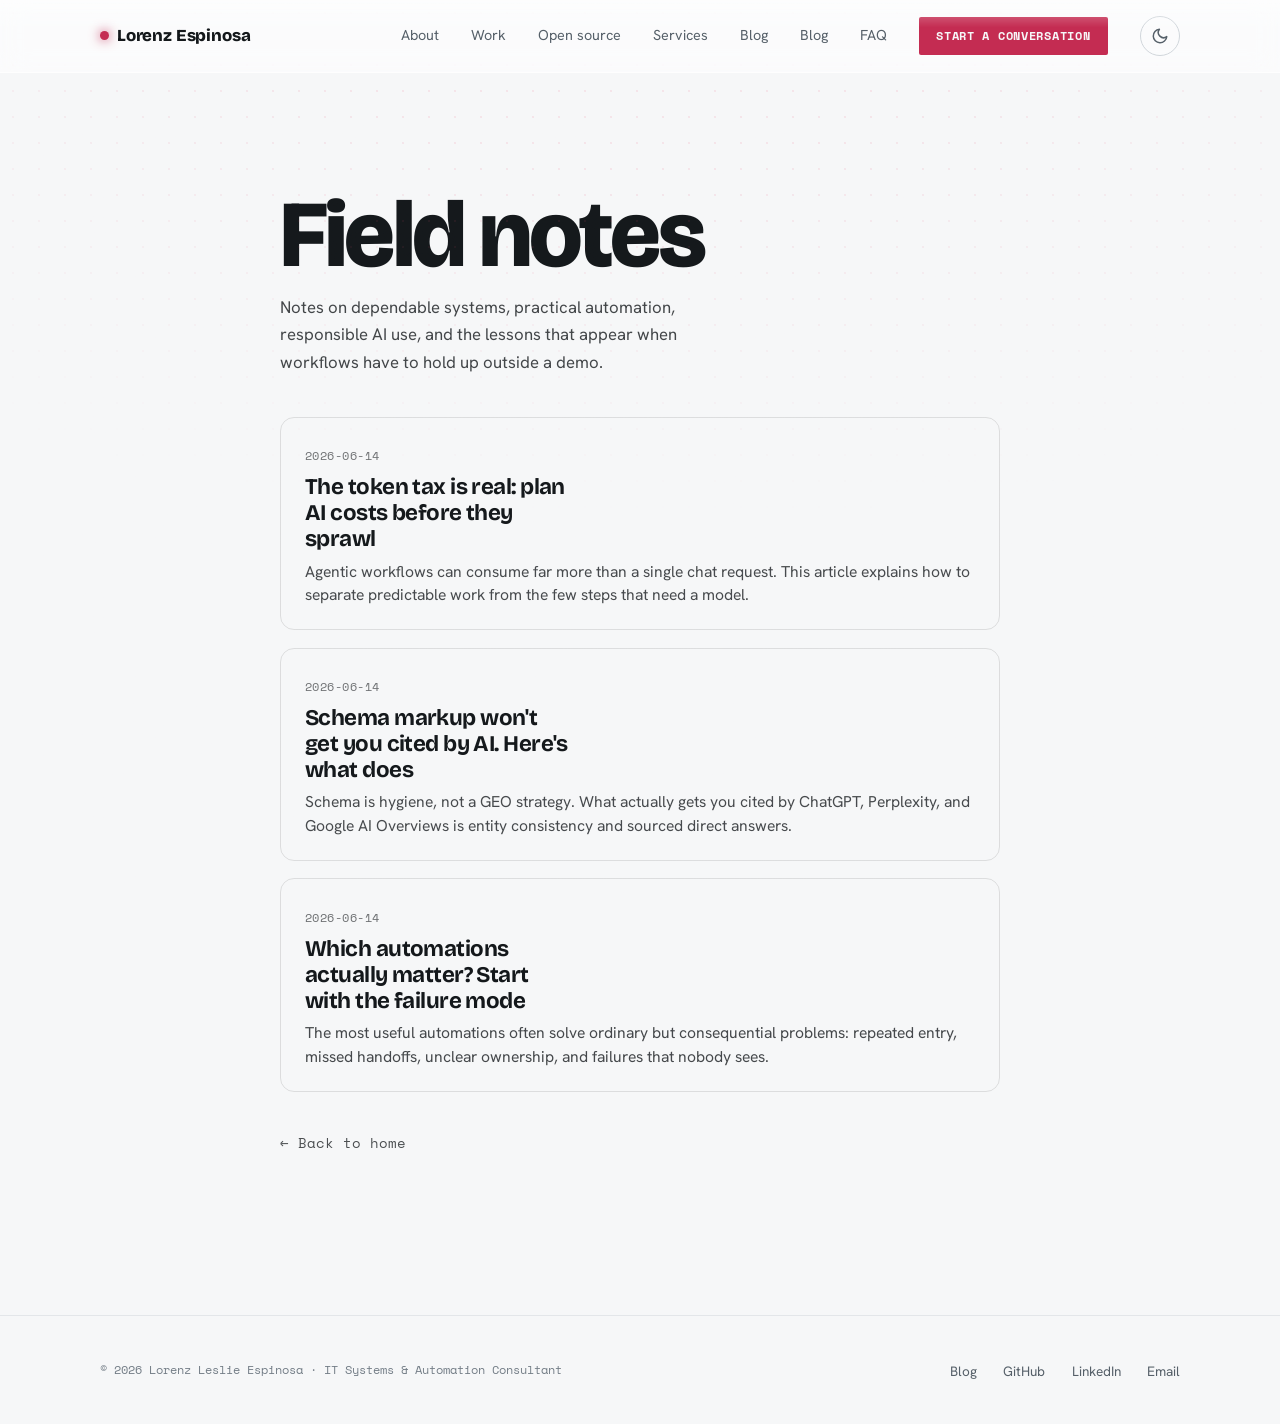
==== blog/index.html @ e1b51abe "feat: refresh portfolio copy and Blog" ====
<!DOCTYPE html>
<html lang="en">
<head>
<meta charset="UTF-8" />
<meta name="viewport" content="width=device-width, initial-scale=1.0" />
<meta name="robots" content="index, follow, max-image-preview:large, max-snippet:-1, max-video-preview:-1" />
<script>/* FOUC-free theme resolver, must run before any stylesheet. */(function(){try{var s=localStorage.getItem('theme');var d=window.matchMedia('(prefers-color-scheme:dark)').matches;if(s==='dark'||(!s&&d))document.documentElement.setAttribute('data-theme','dark');}catch(e){}})();</script>
<title>Blog · Lorenz Espinosa | Systems and automation</title>
<meta name="description" content="Notes on dependable systems, practical automation, responsible AI use, and lessons from building workflows that have to hold up in real operations." />
<meta property="og:title" content="Blog · Lorenz Espinosa" />
<meta property="og:description" content="Notes on dependable systems, practical automation, responsible AI use, and workflows built for real operations." />
<meta property="og:type" content="website" />
<meta property="og:url" content="https://lorenzespinosa.github.io/blog/" />
<meta property="og:image" content="https://lorenzespinosa.github.io/lorenz.jpg" />
<meta name="twitter:card" content="summary" />
<meta name="twitter:title" content="Blog · Lorenz Espinosa" />
<meta name="twitter:description" content="Notes on dependable systems, practical automation, responsible AI use, and workflows built for real operations." />
<meta name="twitter:image" content="https://lorenzespinosa.github.io/lorenz.jpg" />
<meta name="theme-color" id="theme-color" content="#f6f7f8" />
<link rel="canonical" href="https://lorenzespinosa.github.io/blog/" />
<link rel="icon" href="data:image/svg+xml,%3Csvg xmlns='http://www.w3.org/2000/svg' viewBox='0 0 32 32'%3E%3Crect width='32' height='32' rx='7' fill='%230a0c0b'/%3E%3Ccircle cx='16' cy='16' r='6' fill='%23ea4b71'/%3E%3Ccircle cx='16' cy='16' r='10' fill='none' stroke='%23ea4b71' stroke-opacity='0.35' stroke-width='1.5'/%3E%3C/svg%3E" />
<link rel="preconnect" href="https://fonts.googleapis.com" />
<link rel="preconnect" href="https://fonts.gstatic.com" crossorigin />
<link href="https://fonts.googleapis.com/css2?family=Bricolage+Grotesque:opsz,wght@12..96,600;12..96,700;12..96,800&family=Hanken+Grotesk:wght@400;500;600&family=Space+Mono:wght@400;700&display=swap" rel="stylesheet" />
<link rel="stylesheet" href="../styles/tokens.css" />
<link rel="stylesheet" href="../styles/typography.css" />
<link rel="stylesheet" href="../styles/main.css" />
<link rel="stylesheet" href="../styles/layout.css" />
<link rel="stylesheet" href="../styles/components.css" />
<link rel="stylesheet" href="../styles/glass.css" />
<script type="application/ld+json">
{
  "@context":"https://schema.org",
  "@type":"Blog",
  "name":"Lorenz Espinosa · Blog",
  "url":"https://lorenzespinosa.github.io/blog/",
  "author":{"@type":"Person","name":"Lorenz Leslie Espinosa","url":"https://lorenzespinosa.github.io/"},
  "inLanguage":"en",
  "blogPost":[
    {"@type":"BlogPosting","headline":"The token tax is real: plan AI costs before they sprawl","url":"https://lorenzespinosa.github.io/blog/token-tax.html","datePublished":"2026-06-14"},
    {"@type":"BlogPosting","headline":"Schema markup won't get you cited by AI. Here's what does","url":"https://lorenzespinosa.github.io/blog/geo-not-schema.html","datePublished":"2026-06-14"},
    {"@type":"BlogPosting","headline":"Which automations actually matter? Start with the failure mode","url":"https://lorenzespinosa.github.io/blog/which-automations-mattered.html","datePublished":"2026-06-14"}
  ]
}
</script>
<style>
  .blog-wrap{max-width:760px;margin:0 auto;padding:7rem 1.25rem 5rem}
  .blog-head{margin-bottom:2.5rem}
  .blog-head h1{font-family:'Bricolage Grotesque',sans-serif;font-weight:800;font-size:clamp(2rem,1.2rem+3vw,3.25rem);line-height:1.05;margin:0 0 .6rem}
  .blog-head p{font-size:1.05rem;opacity:.8;max-width:52ch}
  .post-list{display:flex;flex-direction:column;gap:1.1rem}
  .post-card{display:block;text-decoration:none;color:inherit;border:1px solid var(--border,rgba(128,128,128,.22));border-radius:14px;padding:1.4rem 1.5rem;transition:border-color .2s ease,transform .2s ease,box-shadow .2s ease}
  .post-card:hover{border-color:var(--accent,#ea4b71);transform:translateY(-2px);box-shadow:0 8px 30px rgba(0,0,0,.08)}
  .post-card .pdate{font-family:'Space Mono',monospace;font-size:.72rem;letter-spacing:.04em;text-transform:uppercase;opacity:.6}
  .post-card h2{font-family:'Bricolage Grotesque',sans-serif;font-weight:700;font-size:1.4rem;line-height:1.15;margin:.35rem 0 .5rem}
  .post-card p{margin:0;opacity:.78;font-size:.98rem;line-height:1.5}
  .blog-back{display:inline-block;margin-top:2.5rem;font-family:'Space Mono',monospace;font-size:.85rem;text-decoration:none;opacity:.75}
  .blog-back:hover{opacity:1}
</style>
</head>
<body>

<nav id="nav">
  <div class="nav-in">
    <a href="/" class="brand"><span class="dot"></span>Lorenz Espinosa</a>
    <div class="nav-links">
      <a href="/#about">About</a>
      <a href="/#work">Work</a>
      <a href="/#opensource">Open source</a>
      <a href="/#services">Services</a>
      <a href="/blog/" aria-current="page">Blog</a>
      <a href="/#blog">Blog</a>
      <a href="/#faq">FAQ</a>
      <a class="nav-cta" href="mailto:renzespinosa13@gmail.com?subject=Systems%20and%20automation%20inquiry&body=Hi%20Lorenz%2C%0A%0AThe%20process%20I%27d%20like%20to%20improve%3A%0ASystems%2Ftools%20involved%3A%0ATimeline%3A%0A%0APlease%20keep%20this%20initial%20message%20general%20and%20leave%20out%20client%20names%2C%20matter%20details%2C%20or%20confidential%20information.%0A">Start a conversation</a>
      <button id="theme-toggle" class="theme-toggle" type="button" aria-label="Switch to dark theme" aria-pressed="false" title="Toggle light/dark theme">
        <svg class="ic-moon" viewBox="0 0 24 24" aria-hidden="true"><path d="M21 12.8A9 9 0 1 1 11.2 3a7 7 0 0 0 9.8 9.8z"/></svg>
        <svg class="ic-sun" viewBox="0 0 24 24" aria-hidden="true"><circle cx="12" cy="12" r="4"/><path d="M12 2v2M12 20v2M4.9 4.9l1.4 1.4M17.7 17.7l1.4 1.4M2 12h2M20 12h2M4.9 19.1l1.4-1.4M17.7 6.3l1.4-1.4"/></svg>
      </button>
    </div>
  </div>
</nav>

<main class="blog-wrap">
  <div class="blog-head">
    <h1>Field notes</h1>
    <p>Notes on dependable systems, practical automation, responsible AI use, and the lessons that appear when workflows have to hold up outside a demo.</p>
  </div>

  <div class="post-list">
    <a class="post-card" href="/blog/token-tax.html">
      <span class="pdate">2026-06-14</span>
      <h2>The token tax is real: plan AI costs before they sprawl</h2>
      <p>Agentic workflows can consume far more than a single chat request. This article explains how to separate predictable work from the few steps that need a model.</p>
    </a>
    <a class="post-card" href="/blog/geo-not-schema.html">
      <span class="pdate">2026-06-14</span>
      <h2>Schema markup won't get you cited by AI. Here's what does</h2>
      <p>Schema is hygiene, not a GEO strategy. What actually gets you cited by ChatGPT, Perplexity, and Google AI Overviews is entity consistency and sourced direct answers.</p>
    </a>
    <a class="post-card" href="/blog/which-automations-mattered.html">
      <span class="pdate">2026-06-14</span>
      <h2>Which automations actually matter? Start with the failure mode</h2>
      <p>The most useful automations often solve ordinary but consequential problems: repeated entry, missed handoffs, unclear ownership, and failures that nobody sees.</p>
    </a>
  </div>

  <a class="blog-back" href="/">&larr; Back to home</a>
</main>

<footer>
  <div class="wrap foot-in">
    <span class="l">© 2026 Lorenz Leslie Espinosa · IT Systems &amp; Automation Consultant</span>
    <div>
      <a href="/blog/">Blog</a>
      <a href="https://github.com/lorenzespinosa" target="_blank" rel="noopener">GitHub</a>
      <a href="https://www.linkedin.com/in/lorenz-leslie-espinosa/" target="_blank" rel="noopener">LinkedIn</a>
      <a href="mailto:renzespinosa13@gmail.com">Email</a>
    </div>
  </div>
</footer>

</body>
</html>
---- styles/tokens.css ----
/* ── Design tokens ──────────────────────────────────────────────
   Light is the default theme (:root). Dark is the opt-in override
   ([data-theme="dark"]) and preserves the original v1.0–v1.2 values
   verbatim. Theme-agnostic tokens (fonts, type, spacing, radius,
   easing, editor canvas) live in :root only. */
:root{
  color-scheme:light;

  /* surfaces — light */
  --bg:#f6f7f8; --bg-2:#eef0f2; --surface:#ffffff; --surface-2:#f3f4f6;
  --line:#e3e6e9; --line-bright:#d0d5da;
  --ink:#14181b; --muted:#566069; --faint:#737d86;

  /* accents — coral identity kept; text accents darkened for AA on white */
  --coral:#ea4b71; --coral-2:#ff7a9c; --green:#0a7a4e; --ice:#2f6df0; --amber:#b45309; --red:#dc2626;
  --coral-soft:oklch(72% 0.17 12);
  --coral-ghost:oklch(64% 0.19 12 / 0.10);
  --lime:#c42c52;                            /* text-accent alias — AA-safe on light */
  --coral-strong:#c42c52;                    /* solid CTA fills with white text — AA both themes */

  /* editor canvas — intentionally light in both themes; cooler in light so it reads as a distinct panel */
  --canvas:#eceff4; --canvas-dot:#d3d3da; --canvas-node:#ffffff; --canvas-border:#dcdde4; --canvas-ink:#1c1c1f; --canvas-muted:#8a8a92; --wire:#c2c2cc;

  /* themed chrome */
  --nav-bg:rgba(247,248,250,0.80);
  --grain-opacity:0.16;
  --photo-veil:rgba(20,24,27,0.55);

  /* fonts (theme-agnostic) */
  --display:'Bricolage Grotesque','Bricolage Fallback',system-ui,Georgia,serif;
  --body:'Hanken Grotesk','Hanken Fallback',-apple-system,system-ui,sans-serif;
  --mono:'Space Mono',ui-monospace,SFMono-Regular,monospace;
  --w-body:400; --w-medium:500; --w-semibold:600; --w-display:800;

  /* type scale (theme-agnostic) */
  --text-xs:.74rem;
  --text-sm:.85rem;
  --text-base:clamp(1rem,0.96rem + 0.2vw,1.08rem);
  --text-lg:clamp(1.1rem,1rem + 0.4vw,1.3rem);
  --text-xl:clamp(1.4rem,1.15rem + 1vw,1.9rem);
  --text-2xl:clamp(2rem,1.5rem + 2vw,3rem);
  --text-3xl:clamp(2.6rem,1.8rem + 3.4vw,4.4rem);
  --text-hero:clamp(3rem,1.2rem + 7vw,6.6rem);

  /* spacing (theme-agnostic) */
  --sp-1:.25rem; --sp-2:.5rem; --sp-3:.75rem; --sp-4:1rem; --sp-5:1.5rem;
  --sp-6:2rem; --sp-7:3rem; --sp-8:4rem;
  --space:clamp(3.5rem,2.5rem + 3vw,6rem);
  --maxw:1160px;

  /* radius (theme-agnostic) */
  --r-sm:8px; --r-md:14px; --r-lg:20px; --r-pill:999px;

  /* elevation — light (soft neutral shadows) */
  --elev-1:0 1px 2px rgba(16,24,40,.06);
  --elev-2:0 8px 24px rgba(16,24,40,.08);
  --elev-3:0 20px 55px rgba(16,24,40,.12);
  --shadow-strong:0 30px 70px -45px rgba(16,24,40,.40);
  --glow-coral:0 0 0 1px oklch(64% 0.19 12 / .22), 0 8px 30px oklch(64% 0.19 12 / .14);

  /* motion (theme-agnostic) */
  --ease:cubic-bezier(0.16,1,0.3,1);
  --ease-out-expo:cubic-bezier(0.16,1,0.3,1);
  --duration-fast:150ms; --duration-normal:300ms; --duration-slow:560ms;

  /* glass — light: bright translucent surfaces; tint keeps text AA over frosted bg */
  --glass-bg:rgba(255,255,255,0.55);
  --glass-bg-2:rgba(255,255,255,0.42);
  --glass-border:rgba(255,255,255,0.65);
  --glass-edge:rgba(255,255,255,0.9);    /* specular top-edge highlight */
  --glass-blur:14px;
  --glass-saturate:1.6;                  /* pull content color through (iOS "color reflection") */
  --glass-sheen:rgba(255,255,255,0.35);
}

[data-theme="dark"]{
  color-scheme:dark;

  --bg:#0a0c0b; --bg-2:#0f1311; --surface:#141917; --surface-2:#1b211e;
  --line:#242c28; --line-bright:#33403a;
  --ink:#eaf0ea; --muted:#9aa49c; --faint:#7c857d;

  --green:#34c08b; --ice:#6ea8fe; --amber:#fbbf24; --red:#ff6b6b;
  --lime:var(--coral);

  /* editor canvas stays as originally shipped in dark */
  --canvas:#f7f7f9; --canvas-border:#e3e3e8;

  --nav-bg:rgba(10,12,11,0.70);
  --grain-opacity:0.40;
  --photo-veil:rgba(10,12,11,0.92);

  --elev-1:0 1px 2px rgba(0,0,0,.3);
  --elev-2:0 6px 24px rgba(0,0,0,.35);
  --elev-3:0 18px 60px rgba(0,0,0,.45);
  --shadow-strong:0 40px 90px -50px rgba(0,0,0,.85);
  --glow-coral:0 0 0 1px oklch(64% 0.19 12 / .25), 0 8px 40px oklch(64% 0.19 12 / .18);

  /* glass — dark: translucent dark surface with luminous edge; blur 16px (capped for GPU) */
  --glass-bg:rgba(20,25,23,0.55);
  --glass-bg-2:rgba(27,33,30,0.45);
  --glass-border:rgba(255,255,255,0.12);
  --glass-edge:rgba(255,255,255,0.22);   /* luminous edge on dark */
  --glass-blur:16px;
  --glass-saturate:1.5;
  --glass-sheen:rgba(255,255,255,0.10);
}

/* Theme cross-fade — only after first paint, never on initial load.
   Fully disabled under reduced-motion (see main.css kill-switch too). */
.theme-transition,
.theme-transition body,
.theme-transition nav,
.theme-transition .card,
.theme-transition .work,
.theme-transition .repo,
.theme-transition .persona,
.theme-transition .tcard,
.theme-transition details.faq,
.theme-transition .editor,
.theme-transition .calc{
  transition:background-color var(--duration-normal) var(--ease),
             color var(--duration-normal) var(--ease),
             border-color var(--duration-normal) var(--ease);
}
@media(prefers-reduced-motion:reduce){
  .theme-transition,.theme-transition *{transition:none!important}
}
---- styles/typography.css ----
@font-face{
  font-family:'Bricolage Fallback';
  src:local('Arial Bold'),local('Arial');
  font-weight:700 800;
  size-adjust:100%;
  ascent-override:92%;
  descent-override:24%;
  line-gap-override:0%;
}

@font-face{
  font-family:'Hanken Fallback';
  src:local('Arial');
  font-weight:400 600;
  size-adjust:98%;
  ascent-override:95%;
  descent-override:25%;
  line-gap-override:0%;
}

h1{text-wrap:balance}
---- styles/main.css ----
*{margin:0;padding:0;box-sizing:border-box}
html{scroll-behavior:smooth;scroll-padding-top:5rem}
:focus-visible{outline:2px solid var(--lime);outline-offset:3px;border-radius:2px}
.skip{position:absolute;left:-9999px;top:0;z-index:100;background:var(--lime);color:var(--bg);
  font-family:var(--mono);font-size:.8rem;padding:.7rem 1.1rem;border-radius:0 0 4px 0}
.skip:focus{left:0}
#progress{position:fixed;top:0;left:0;height:2px;width:0;background:var(--lime);z-index:60;
  box-shadow:0 0 10px var(--lime);transition:width .1s linear}
body{
  background:var(--bg); color:var(--ink); font-family:var(--body);
  font-size:clamp(1rem,0.96rem + 0.2vw,1.08rem); line-height:1.65;
  -webkit-font-smoothing:antialiased; overflow-x:clip;
}

body::before{
  content:""; position:fixed; inset:0; z-index:0; pointer-events:none;
  background-image:radial-gradient(circle,rgba(234,75,113,0.10) 1.4px,transparent 1.4px);
  background-size:26px 26px;
  mask-image:radial-gradient(ellipse 110% 75% at 50% 0%,#000 25%,transparent 78%);
}
body::after{
  content:""; position:fixed; inset:0; z-index:0; pointer-events:none; opacity:var(--grain-opacity);
  background-image:url("data:image/svg+xml,%3Csvg xmlns='http://www.w3.org/2000/svg' width='200' height='200'%3E%3Cfilter id='n'%3E%3CfeTurbulence type='fractalNoise' baseFrequency='0.9' numOctaves='3'/%3E%3C/filter%3E%3Crect width='100%25' height='100%25' filter='url(%23n)' opacity='0.5'/%3E%3C/svg%3E");
  mix-blend-mode:overlay;
}
.wrap{max-width:var(--maxw);margin:0 auto;padding:0 clamp(1.25rem,4vw,2.5rem);position:relative;z-index:1}
a{color:inherit;text-decoration:none}
.mono{font-family:var(--mono);font-size:0.78rem;letter-spacing:0.04em;text-transform:uppercase}

nav{position:fixed;top:0;left:0;right:0;z-index:50;backdrop-filter:blur(12px);
  background:var(--nav-bg);border-bottom:1px solid transparent;transition:border-color .3s}
nav.scrolled{border-bottom:1px solid var(--line)}
.nav-in{max-width:var(--maxw);margin:0 auto;padding:1rem clamp(1.25rem,4vw,2.5rem);
  display:flex;align-items:center;justify-content:space-between}
.brand{font-family:var(--display);font-weight:800;font-size:1.05rem;letter-spacing:-0.01em;display:flex;align-items:center;gap:.5rem}
.brand .dot{width:9px;height:9px;border-radius:50%;background:var(--lime);box-shadow:0 0 12px var(--lime)}
.nav-links{display:flex;gap:2rem;align-items:center}
.nav-links a:not(.nav-cta){font-size:.9rem;color:var(--muted);transition:color .2s;position:relative}
.nav-links a:not(.nav-cta):hover{color:var(--ink)}
.nav-links a:not(.nav-cta).active{color:var(--ink)}
.nav-links a:not(.nav-cta).active::after{content:"";position:absolute;left:0;right:0;bottom:-7px;height:2px;
  background:var(--lime);box-shadow:0 0 8px var(--lime);border-radius:2px}
.nav-cta{font-family:var(--mono);font-size:.74rem;text-transform:uppercase;letter-spacing:.06em;
  color:var(--bg)!important;background:var(--lime);padding:.6rem 1.1rem;border-radius:2px;
  font-weight:700;transition:transform .2s var(--ease),box-shadow .2s}
.nav-cta:hover{transform:translateY(-2px);box-shadow:0 8px 24px rgba(234,75,113,.30)}
@media(max-width:720px){.nav-links a:not(.nav-cta){display:none}}

.hero{padding:clamp(9.5rem,7rem + 9vw,13rem) 0 var(--space);position:relative}

.hero .reveal{opacity:0;transform:translateY(22px);animation:riseIn .85s var(--ease) forwards}
.hero .pill{animation-delay:.05s}
.hero h1{animation-delay:.15s}
.hero .lede{animation-delay:.28s}
.hero .cta-row{animation-delay:.4s;justify-content:flex-start;text-align:left}
.hero .editor{animation-delay:.52s}
.hero .metrics{animation-delay:.62s}
@keyframes riseIn{to{opacity:1;transform:none}}
.pill{display:inline-flex;align-items:center;gap:.55rem;font-family:var(--mono);font-size:.72rem;
  text-transform:uppercase;letter-spacing:.08em;color:var(--green);
  border:1px solid var(--line-bright);border-radius:100px;padding:.45rem .9rem;margin-bottom:2rem}
.pill .live{width:7px;height:7px;border-radius:50%;background:var(--lime);position:relative}
.pill .live::after{content:"";position:absolute;inset:-4px;border-radius:50%;border:1px solid var(--lime);animation:ping 2s var(--ease) infinite}
@keyframes ping{0%{transform:scale(.6);opacity:1}100%{transform:scale(1.8);opacity:0}}
h1{font-family:var(--display);font-weight:800;line-height:0.98;letter-spacing:-0.03em;
  font-size:clamp(2.15rem,1.1rem + 6vw,6rem);max-width:14ch;margin-bottom:1.6rem;overflow-wrap:break-word}
h1 .accent{color:var(--lime);font-style:italic;position:relative}
.lede{font-size:clamp(1.1rem,1rem + 0.5vw,1.4rem);color:var(--muted);max-width:54ch;line-height:1.55;margin-bottom:2.5rem}
.lede b{color:var(--ink);font-weight:500}
.cta-row{display:flex;gap:1rem;flex-wrap:wrap;align-items:center}
.btn{font-family:var(--mono);font-size:.82rem;text-transform:uppercase;letter-spacing:.05em;font-weight:700;
  padding:1rem 1.6rem;border-radius:3px;transition:transform .25s var(--ease),box-shadow .25s,background .25s;display:inline-flex;align-items:center;gap:.6rem}
.btn-primary{background:var(--lime);color:var(--bg)}
.btn-primary:hover{transform:translateY(-3px);box-shadow:0 14px 36px rgba(234,75,113,.32)}
.btn-ghost{border:1px solid var(--line-bright);color:var(--ink)}
.btn-ghost:hover{border-color:var(--lime);color:var(--lime);transform:translateY(-3px)}
.btn .arr{transition:transform .25s var(--ease)}
.btn:hover .arr{transform:translatex(4px)}

/* Hero two-column layout (v1.1): copy left, compact editor right at >=1024px */
.hero-inner{display:block}
@media(min-width:1024px){
  .hero-inner{display:grid;grid-template-columns:58fr 42fr;gap:clamp(2rem,2.5vw,3rem);align-items:center}
  /* Tighten vertical rhythm so copy/CTA (left) and the editor (right) both sit above the fold (HERO-08). Two-column only — single-column hero keeps its original scale. */
  .hero{padding:clamp(5rem,4rem + 2vw,6.5rem) 0 var(--space)}
  .hero h1{font-size:clamp(2.15rem,1rem + 3.2vw,4rem);margin-bottom:1.2rem}
  .hero .lede{margin-bottom:1.6rem}
}
@media(max-width:1023px){
  .hero .editor{display:none}
}

.editor{margin-top:0;border:1px solid var(--line);border-radius:13px;overflow:hidden;
  background:var(--surface);box-shadow:var(--shadow-strong)}
.ed-bar{display:flex;align-items:center;justify-content:space-between;gap:1rem;padding:.65rem .9rem;
  background:var(--bg-2);border-bottom:1px solid var(--line);flex-wrap:wrap}
.ed-bar--bottom{border-bottom:none;border-top:1px solid var(--line);justify-content:flex-end}
.ed-bar .left{display:flex;align-items:center;gap:.7rem;font-family:var(--mono);font-size:.72rem;color:var(--faint)}
.ed-dots{display:flex;gap:.4rem}
.ed-dots i{width:11px;height:11px;border-radius:50%;display:block}
.ed-tab{color:var(--ink);background:var(--surface);border:1px solid var(--line);border-radius:5px;padding:.28rem .6rem;font-size:.72rem}
.ed-bar .right{display:flex;align-items:center;gap:.85rem}
.ed-zoom{font-family:var(--mono);font-size:.7rem;color:var(--faint)}
.ed-run{font-family:var(--mono);font-size:.73rem;font-weight:700;text-transform:uppercase;letter-spacing:.04em;
  background:var(--coral-strong);color:#fff;border:none;border-radius:6px;padding:.5rem .9rem;cursor:pointer;
  display:inline-flex;align-items:center;gap:.45rem;transition:transform .2s var(--ease),box-shadow .2s,filter .2s}
.ed-run:hover{transform:translateY(-1px);box-shadow:0 8px 20px rgba(234,75,113,.4);filter:brightness(1.06)}
.ed-run:disabled{opacity:.55;cursor:default;transform:none;box-shadow:none}
.canvas{position:relative;height:clamp(300px,28vw,340px);overflow-x:auto;overflow-y:hidden;
  background-color:var(--canvas);
  background-image:radial-gradient(circle,var(--canvas-dot) 1.3px,transparent 1.3px);
  background-size:21px 21px}
.cv{position:relative;height:100%;min-width:460px}
.wires{position:absolute;inset:0;width:100%;height:100%;pointer-events:none;overflow:visible}
.wire{fill:none;stroke:var(--wire);stroke-width:2.5;transition:stroke .25s}
.wire.run{stroke:var(--coral)}
.pulse{fill:var(--coral)}

.gnode{position:absolute;width:80px;cursor:grab;user-select:none;z-index:2;touch-action:none;
  display:flex;flex-direction:column;align-items:center}
.gnode:active{cursor:grabbing}
.gnode .body{position:relative;width:52px;height:52px;border-radius:12px;background:var(--canvas-node);
  border:1.5px solid var(--canvas-border);display:grid;place-items:center;color:var(--coral);
  box-shadow:0 2px 7px rgba(20,20,30,.10);transition:box-shadow .25s,border-color .25s}
.gnode:hover .body{border-color:#cfcfd7;box-shadow:0 8px 20px rgba(20,20,30,.16)}
.gnode.run .body{border-color:var(--coral);box-shadow:0 0 0 2px rgba(234,75,113,.3),0 10px 24px rgba(234,75,113,.25)}
.gnode .body>svg{width:22px;height:22px;display:block;fill:none;stroke:currentColor;stroke-width:1.9;stroke-linecap:round;stroke-linejoin:round}

.gnode.trigger .body{border-radius:26px 12px 12px 26px;background:var(--coral);border-color:var(--coral);color:#fff}

.gnode[data-n="validate"] .body{color:#3b82f6}
.gnode[data-n="process"]  .body{color:#7c5cfc}
.gnode[data-n="deliver"]  .body{color:#10b981}
.gnode[data-n="audit"]    .body{color:#f59e0b}
.gnode[data-n="fallback"] .body{color:#ea4b71}

.gnode .label{margin-top:8px;text-align:center;width:90px;pointer-events:none}
.gnode .label b{font-family:var(--body);font-weight:600;font-size:.76rem;color:var(--canvas-ink);display:block;line-height:1.18}
.gnode .label span{font-family:var(--mono);font-size:.58rem;color:var(--canvas-muted);display:block;margin-top:1px}

.gnode .io{position:absolute;top:50%;transform:translateY(-50%);width:10px;height:10px;border-radius:50%;
  background:var(--canvas-node);border:2px solid #b6b6c0;z-index:3}
.gnode .io.in{left:-5px}
.gnode .io.out{right:-5px}

.gnode .io.out-main{right:-5px;top:35%}
.gnode .io.out-err{right:-5px;top:67%;border-color:#e26b88}
.gnode.run .io{border-color:var(--coral)}
.gnode.run .io.out-err{border-color:#e26b88}        
.wire.err{stroke:#e88aa1;stroke-width:2;stroke-dasharray:5 5}
.errlabel{position:absolute;transform:translate(-50%,-50%);font-family:var(--mono);font-size:.55rem;color:#d24d6e;
  background:#fdeef2;border:1px solid #f4c2cf;border-radius:100px;padding:.06rem .4rem;z-index:1;white-space:nowrap;pointer-events:none}

.gnode .check{position:absolute;top:-8px;right:-8px;width:19px;height:19px;border-radius:50%;background:#22c55e;
  display:grid;place-items:center;opacity:0;transform:scale(.3);transition:opacity .25s,transform .3s var(--ease);z-index:4;
  box-shadow:0 1px 4px rgba(0,0,0,.2)}
.gnode .check svg{width:11px;height:11px;fill:none;stroke:#fff;stroke-width:3.2;stroke-linecap:round;stroke-linejoin:round}
.gnode.done .check{opacity:1;transform:scale(1)}

.gnode .addbtn{position:absolute;left:80px;top:26px;transform:translateY(-50%);width:21px;height:21px;border-radius:6px;
  border:1.5px dashed #bcbcc4;color:#a6a6ae;display:grid;place-items:center;font-family:var(--body);font-size:15px;line-height:1;
  background:rgba(255,255,255,.6)}
.gnode .addbtn::before{content:"";position:absolute;left:-15px;top:50%;width:15px;height:2px;background:#cfcfd7}

.itembadge{position:absolute;transform:translate(-50%,-50%);font-family:var(--mono);font-size:.56rem;color:#16a34a;
  background:#eafaf0;border:1px solid #b6e6c8;border-radius:100px;padding:.08rem .4rem;z-index:1;white-space:nowrap;
  opacity:0;transition:opacity .3s;pointer-events:none}
.itembadge.show{opacity:1}
.ed-hint{position:absolute;left:11px;bottom:9px;font-family:var(--mono);font-size:.63rem;color:#9a9aa2;
  background:rgba(255,255,255,.72);padding:.22rem .5rem;border-radius:5px;pointer-events:none;z-index:4}
@media(max-width:600px){.gnode{width:132px;padding:.5rem}.gnode .meta span{font-size:.56rem}}

.metrics{display:grid;grid-template-columns:repeat(3,1fr);gap:1px;background:var(--line);
  border:1px solid var(--line);border-radius:10px;overflow:hidden;margin-top:var(--space)}
.metric{background:var(--bg);padding:2rem 1.5rem;text-align:center}
.metric .n{font-family:var(--display);font-weight:800;font-size:clamp(2.2rem,1.5rem + 2.5vw,3.4rem);
  line-height:1;letter-spacing:-0.02em;background:linear-gradient(160deg,var(--ink),var(--green));-webkit-background-clip:text;background-clip:text;-webkit-text-fill-color:transparent}
.metric .l{font-family:var(--mono);font-size:.74rem;text-transform:uppercase;letter-spacing:.06em;color:var(--muted);margin-top:.6rem}
@media(max-width:640px){.metrics{grid-template-columns:1fr}}

section{padding:var(--space) 0;position:relative}

section + section,.hero + section{padding-top:0}
.eyebrow{font-family:var(--mono);font-size:.76rem;text-transform:uppercase;letter-spacing:.12em;color:var(--lime);
  display:flex;align-items:center;gap:.7rem;margin-bottom:1.2rem}
.eyebrow::before{content:"";width:28px;height:1px;background:var(--lime)}
h2{font-family:var(--display);font-weight:700;font-size:clamp(2rem,1.4rem + 3vw,3.4rem);letter-spacing:-0.025em;line-height:1.05;max-width:18ch;margin-bottom:1rem}
.sec-lede{color:var(--muted);max-width:56ch;font-size:1.08rem;margin-bottom:3.5rem}

.svc-grid{display:grid;grid-template-columns:repeat(2,1fr);gap:1.2rem}
@media(max-width:760px){.svc-grid{grid-template-columns:1fr}}
.card{border:1px solid var(--line);border-radius:10px;background:var(--surface);padding:2rem;position:relative;overflow:hidden;
  transition:transform .35s var(--ease),border-color .35s,background .35s}
.card::after{content:"";position:absolute;inset:0;border-radius:10px;padding:1px;background:linear-gradient(140deg,var(--lime),transparent 40%);
  -webkit-mask:linear-gradient(#000 0 0) content-box,linear-gradient(#000 0 0);-webkit-mask-composite:xor;mask-composite:exclude;opacity:0;transition:opacity .35s}
.card:hover{transform:translateY(-5px);background:var(--surface-2)}
.card:hover::after{opacity:1}
.card .num{font-family:var(--mono);font-size:.78rem;color:var(--faint)}
.card h3{font-family:var(--display);font-weight:700;font-size:1.5rem;letter-spacing:-0.01em;margin:.8rem 0 .7rem;display:flex;align-items:center;gap:.6rem}
.card p{color:var(--muted);font-size:.98rem;line-height:1.6}
.card .win{color:var(--ink);font-weight:600;font-size:1.06rem;line-height:1.4;margin:0 0 .55rem}
.card .tag{display:inline-block;margin-top:1.2rem;font-family:var(--mono);font-size:.7rem;text-transform:uppercase;
  letter-spacing:.05em;color:var(--green);border:1px solid var(--line-bright);border-radius:100px;padding:.35rem .8rem}

.work-grid{display:grid;grid-template-columns:repeat(2,1fr);gap:1.2rem}
@media(max-width:760px){.work-grid{grid-template-columns:1fr}}
.work{border:1px solid var(--line);border-radius:10px;background:var(--bg-2);padding:1.8rem;transition:border-color .3s,transform .3s var(--ease)}
.work:hover{border-color:var(--line-bright);transform:translateY(-4px)}
.work .st{font-family:var(--mono);font-size:.7rem;color:var(--lime);text-transform:uppercase;letter-spacing:.06em;display:flex;align-items:center;gap:.45rem}
.work .st::before{content:"";width:7px;height:7px;border-radius:50%;background:var(--lime);box-shadow:0 0 8px var(--lime)}
.work h3{font-family:var(--display);font-weight:700;font-size:1.4rem;margin:.9rem 0 .5rem;letter-spacing:-0.01em}
.work p{color:var(--muted);font-size:.95rem;line-height:1.55}
.work .result{margin-top:1.3rem;padding-top:1.1rem;border-top:1px solid var(--line);display:flex;align-items:baseline;gap:.6rem}
.work .result .big{font-family:var(--display);font-weight:800;font-size:1.7rem;color:var(--lime);letter-spacing:-0.02em}
.work .result .desc{font-size:.85rem;color:var(--muted)}
.work .stk{margin-top:1rem;font-family:var(--mono);font-size:.72rem;color:var(--faint)}
.work .case-link{display:inline-block;margin-top:.85rem;font-family:var(--mono);font-size:.72rem;color:var(--green);text-decoration:none;border-bottom:1px solid transparent;transition:border-color var(--duration-fast,150ms) var(--ease)}
.work .case-link:hover{border-color:var(--green)}

.steps{display:grid;grid-template-columns:repeat(5,1fr);gap:0;counter-reset:s}
@media(max-width:760px){.steps{grid-template-columns:1fr;gap:0}}
.step{position:relative;padding:1.6rem 1.3rem;border-top:2px solid var(--line)}
.step.first{border-image:linear-gradient(90deg,var(--lime),var(--line)) 1}
.step .k{font-family:var(--mono);font-size:.74rem;color:var(--lime);counter-increment:s}
.step .k::before{content:"0" counter(s) " / "}
.step h4{font-family:var(--display);font-weight:700;font-size:1.15rem;margin:.6rem 0 .4rem}
.step p{font-size:.88rem;color:var(--muted);line-height:1.5}

.pattern{border:1px solid var(--line);border-radius:12px;background:
  radial-gradient(circle at 0% 0%,rgba(184,255,60,.06),transparent 50%),var(--surface);padding:clamp(2rem,1.5rem + 3vw,3.5rem)}
.pattern .q{font-family:var(--display);font-weight:700;font-size:clamp(1.4rem,1rem + 2vw,2.2rem);line-height:1.25;letter-spacing:-0.02em;max-width:24ch}
.pattern .q em{color:var(--lime);font-style:normal}
.pattern .by{margin-top:1.5rem;font-family:var(--mono);font-size:.8rem;color:var(--muted)}

.stack-grid{display:grid;grid-template-columns:repeat(3,1fr);gap:1.2rem}
@media(max-width:760px){.stack-grid{grid-template-columns:1fr}}
.stk-col h4{font-family:var(--mono);font-size:.76rem;text-transform:uppercase;letter-spacing:.06em;color:var(--faint);margin-bottom:1rem}
.chips{display:flex;flex-wrap:wrap;gap:.5rem}
.chip{font-size:.85rem;color:var(--ink);border:1px solid var(--line);border-radius:5px;padding:.4rem .75rem;background:var(--bg-2);transition:border-color .2s,color .2s}
.chip:hover{border-color:var(--lime);color:var(--lime)}

.faq-grid{display:grid;gap:.8rem;max-width:820px}
details.faq{border:1px solid var(--line);border-radius:9px;background:var(--surface);overflow:hidden;transition:border-color .3s}
details.faq[open]{border-color:var(--line-bright)}
details.faq summary{list-style:none;cursor:pointer;padding:1.3rem 1.5rem;display:flex;justify-content:space-between;
  align-items:center;gap:1rem;font-family:var(--display);font-weight:600;font-size:1.08rem;color:var(--ink)}
details.faq summary::-webkit-details-marker{display:none}
details.faq summary .pl{font-family:var(--mono);color:var(--lime);font-size:1.3rem;transition:transform .3s var(--ease);flex:0 0 auto}
details.faq[open] summary .pl{transform:rotate(45deg)}
details.faq .ans{padding:0 1.5rem 1.4rem;color:var(--muted);font-size:.97rem;line-height:1.65;max-width:64ch}
details.faq .ans b{color:var(--ink);font-weight:500}

.trust-pills{display:flex;flex-wrap:wrap;gap:.6rem;margin-top:2.5rem}
.trust-pill{display:inline-flex;align-items:center;gap:.5rem;font-family:var(--mono);font-size:.72rem;color:var(--ink);
  border:1px solid var(--line);border-radius:100px;padding:.45rem .9rem;background:var(--surface)}
.trust-pill .d{width:6px;height:6px;border-radius:50%;background:var(--green);box-shadow:0 0 8px var(--green)}
.trust-cards{display:grid;grid-template-columns:repeat(auto-fit,minmax(220px,1fr));gap:1.2rem;margin-top:2.6rem}
.tcard{border:1px solid var(--line);border-radius:11px;background:var(--surface);padding:1.5rem;display:flex;gap:1rem;align-items:flex-start;transition:border-color .3s}
.tcard:hover{border-color:var(--line-bright)}
.tcard .ic{width:38px;height:38px;border-radius:9px;background:rgba(52,192,139,.12);color:var(--green);display:grid;place-items:center;flex:0 0 auto}
.tcard .ic svg{width:19px;height:19px;fill:none;stroke:currentColor;stroke-width:2;stroke-linecap:round;stroke-linejoin:round}
.tcard b{font-family:var(--body);font-weight:600;font-size:.95rem;color:var(--ink);display:block;margin-bottom:.25rem}
.tcard p{font-size:.85rem;color:var(--muted);line-height:1.5}

.persona-grid{display:grid;grid-template-columns:repeat(3,1fr);gap:1.2rem;margin-top:3rem}
@media(max-width:760px){.persona-grid{grid-template-columns:1fr}}
.persona{border:1px solid var(--line);border-radius:11px;background:var(--surface);padding:1.8rem;transition:border-color .3s,transform .3s var(--ease)}
.persona:hover{border-color:var(--coral);transform:translateY(-4px)}
.persona .pic{width:42px;height:42px;border-radius:10px;background:rgba(234,75,113,.1);color:var(--coral);display:grid;place-items:center;margin-bottom:1.1rem}
.persona .pic svg{width:21px;height:21px;fill:none;stroke:currentColor;stroke-width:2;stroke-linecap:round;stroke-linejoin:round}
.persona h3{font-family:var(--display);font-weight:700;font-size:1.2rem;margin-bottom:.6rem}
.persona .quote{color:var(--muted);font-style:italic;font-size:.95rem;line-height:1.55;margin-bottom:1.2rem}
.persona .out{font-family:var(--mono);font-size:.72rem;text-transform:uppercase;letter-spacing:.04em;color:var(--green);display:flex;align-items:center;gap:.4rem;transition:transform .25s var(--ease)}
.persona:hover .out{transform:translateX(4px)}

.calc{display:grid;grid-template-columns:1fr 1fr;border:1px solid var(--line);border-radius:14px;overflow:hidden;background:var(--surface);margin-top:3rem}
@media(max-width:760px){.calc{grid-template-columns:1fr}}
.calc-inputs{padding:clamp(1.5rem,1rem + 2vw,2.5rem);display:flex;flex-direction:column;gap:1.7rem}
.calc-field .row{display:flex;justify-content:space-between;align-items:center;margin-bottom:.7rem}
.calc-field label{font-size:.92rem;color:var(--ink);font-weight:500}
.calc-field .val{font-family:var(--mono);font-weight:700;color:var(--lime)}
.calc-field input[type=range]{width:100%;height:6px;border-radius:100px;background:var(--line-bright);-webkit-appearance:none;appearance:none;cursor:pointer;accent-color:var(--coral)}
.proc-btns,.period{display:flex;gap:.5rem}
.proc-btns button{flex:1;padding:.55rem;border-radius:7px;border:1px solid var(--line);background:var(--bg-2);color:var(--muted);font-family:var(--mono);font-size:.85rem;font-weight:700;cursor:pointer;transition:background .2s,color .2s,border-color .2s}
.proc-btns button.on{background:var(--coral-strong);color:#fff;border-color:var(--coral-strong)}
.period{display:inline-flex;background:var(--bg-2);border:1px solid var(--line);border-radius:8px;padding:.2rem;gap:0}
.period button{padding:.45rem .9rem;border-radius:6px;border:none;background:transparent;color:var(--muted);font-family:var(--mono);font-size:.72rem;text-transform:uppercase;letter-spacing:.04em;cursor:pointer;transition:background .2s,color .2s}
.period button.on{background:var(--coral-strong);color:#fff}
.calc-result{padding:clamp(1.5rem,1rem + 2vw,2.5rem);background:linear-gradient(160deg,var(--bg-2),var(--bg));display:flex;flex-direction:column;justify-content:center;position:relative;overflow:hidden}
.calc-result::after{content:"";position:absolute;top:-30%;right:-20%;width:60%;height:80%;background:var(--coral);opacity:.07;border-radius:50%;filter:blur(60px)}
.calc-result .lbl{font-family:var(--mono);font-size:.72rem;text-transform:uppercase;letter-spacing:.1em;color:var(--faint);position:relative}
.calc-result .big{font-family:var(--display);font-weight:800;font-size:clamp(2.6rem,1.5rem + 4vw,4rem);line-height:1;color:var(--coral);letter-spacing:-0.02em;margin:.35rem 0 .55rem;position:relative;font-variant-numeric:tabular-nums}
.bleed{position:relative;display:flex;align-items:center;gap:.45rem;flex-wrap:wrap;font-family:var(--mono);font-size:.74rem;margin-bottom:1.3rem}
.bleed .bleed-l{color:var(--faint)}
.bleed-dot{width:7px;height:7px;border-radius:50%;background:var(--red);box-shadow:0 0 9px var(--red);animation:bleedpulse 1.1s var(--ease) infinite}
@keyframes bleedpulse{0%,100%{opacity:1;transform:scale(1)}50%{opacity:.3;transform:scale(.65)}}
@media(prefers-reduced-motion:reduce){.bleed-dot{animation:none}}
.calc-stat{display:flex;justify-content:space-between;align-items:center;padding:.8rem 1rem;border:1px solid var(--line);border-radius:10px;background:var(--surface);margin-bottom:.6rem;position:relative}
.calc-stat .k{font-size:.86rem;color:var(--muted)}
.calc-stat .v{font-family:var(--mono);font-weight:700;color:var(--ink)}
.calc-stat .v.coral{color:var(--lime)}
.calc-result .btn{margin-top:1.1rem;justify-content:center;position:relative}
.calc-magnet{margin-top:1.1rem;font-size:.82rem;color:var(--faint);position:relative}
.calc-magnet a{color:var(--green);border-bottom:1px solid transparent;transition:border-color .2s}
.calc-magnet a:hover{border-color:var(--green)}

.final{text-align:center;padding:0 0 clamp(3rem,2rem + 3vw,5rem)}
.final h2{margin:0 auto 1.2rem;max-width:20ch}
.final h2 em{color:var(--lime);font-style:italic}
.final p{color:var(--muted);max-width:48ch;margin:0 auto 2.5rem}
.final .cta-row{justify-content:center}
.note{margin-top:2rem;font-family:var(--mono);font-size:.76rem;color:var(--faint);max-width:44ch;margin-inline:auto;line-height:1.6}

footer{border-top:1px solid var(--line);padding:2.5rem 0;margin-top:var(--space)}
.foot-in{display:flex;justify-content:space-between;align-items:center;flex-wrap:wrap;gap:1rem}
.foot-in .l{font-family:var(--mono);font-size:.78rem;color:var(--faint)}
.foot-in a{color:var(--muted);font-size:.85rem;transition:color .2s;margin-left:1.4rem}
.foot-in a:hover{color:var(--lime)}

.reveal{opacity:0;transform:translateY(24px);transition:opacity .8s var(--ease),transform .8s var(--ease)}
.reveal.in{opacity:1;transform:none}
@media(prefers-reduced-motion:reduce){
  *{animation:none!important;transition:none!important;scroll-behavior:auto!important}
  .reveal{opacity:1;transform:none}
  .pill .live::after{display:none}
}

.hero-proof{display:flex;flex-wrap:wrap;gap:.5rem 1.4rem;margin-bottom:2.2rem;
  font-family:var(--mono);font-size:.76rem;color:var(--muted)}
.hero-proof span{display:inline-flex;align-items:center;gap:.5rem}
.hero-proof span::before{content:"";width:6px;height:6px;border-radius:50%;background:var(--green);box-shadow:0 0 8px var(--green)}
.hero-proof b{color:var(--ink);font-weight:700}
.hero .hero-proof{animation-delay:.34s}
.cta-micro{margin-top:1.1rem;font-family:var(--mono);font-size:.73rem;color:var(--faint);
  display:flex;align-items:center;gap:.5rem;flex-wrap:wrap}
.cta-micro .g{color:var(--green)}
.hero .cta-micro{animation-delay:.48s}
.hero-case{display:inline-flex;align-items:center;gap:.5rem;width:fit-content;margin-top:1.2rem;
  font-size:.94rem;color:var(--muted);text-decoration:none;
  transition:color var(--duration-fast,.15s) var(--ease)}
.hero-case b{color:var(--ink);font-weight:700}
.hero-case .arr{color:var(--coral);transition:transform var(--duration-fast,.15s) var(--ease)}
.hero-case:hover{color:var(--ink)}
.hero-case:hover .arr{transform:translateX(3px)}
.hero .hero-case{animation-delay:.54s}

.about-grid{display:grid;grid-template-columns:300px 1fr;gap:clamp(1.5rem,1rem + 3vw,3.5rem);
  align-items:start;margin-top:1rem}
@media(max-width:860px){.about-grid{grid-template-columns:1fr;gap:2rem}.about-photo{max-width:280px}}
.about-photo{position:relative;border:1px solid var(--line);border-radius:14px;overflow:hidden;
  background:var(--surface);aspect-ratio:4/5;box-shadow:var(--shadow-strong)}
.about-photo img{width:100%;height:100%;object-fit:cover;display:block}
.about-photo .ph{position:absolute;inset:0;display:flex;flex-direction:column;gap:.6rem;
  align-items:center;justify-content:center;color:var(--faint);font-family:var(--mono);
  font-size:.68rem;text-align:center;line-height:1.5;letter-spacing:.04em;
  background:repeating-linear-gradient(45deg,var(--surface),var(--surface) 11px,var(--surface-2) 11px,var(--surface-2) 22px)}
.about-photo .ph svg{width:30px;height:30px;fill:none;stroke:currentColor;stroke-width:1.6;stroke-linecap:round;stroke-linejoin:round;opacity:.7}
.about-photo .badge{position:absolute;left:0;bottom:0;right:0;padding:.7rem .9rem;
  background:linear-gradient(0deg,var(--photo-veil),transparent);
  font-family:var(--mono);font-size:.68rem;color:#fff;display:flex;align-items:center;gap:.5rem}
.about-photo .badge .d{width:7px;height:7px;border-radius:50%;background:var(--green);box-shadow:0 0 8px var(--green)}
.about-bio p{color:var(--muted);font-size:1.06rem;line-height:1.7;margin-bottom:1.1rem;max-width:56ch}
.about-bio p b{color:var(--ink);font-weight:600}
.about-bio .sig{font-family:var(--display);font-weight:700;font-size:1.1rem;color:var(--ink);margin-top:.4rem}
.about-bio .sig span{display:block;font-family:var(--mono);font-weight:400;font-size:.72rem;color:var(--faint);margin-top:.2rem;text-transform:uppercase;letter-spacing:.06em}

.card .price{font-family:var(--mono);font-size:.82rem;color:var(--lime);font-weight:700;margin-top:1.2rem}
.card .price span{color:var(--faint);font-weight:400}

details.case{margin-top:1.3rem;border-top:1px solid var(--line);padding-top:.5rem}
details.case summary{list-style:none;cursor:pointer;font-family:var(--mono);font-size:.72rem;
  text-transform:uppercase;letter-spacing:.05em;color:var(--lime);display:flex;align-items:center;gap:.5rem;padding:.5rem 0}
details.case summary::-webkit-details-marker{display:none}
details.case summary .pl{transition:transform .3s var(--ease)}
details.case[open] summary .pl{transform:rotate(90deg)}
.bar-row{display:flex;gap:.9rem;padding:.7rem 0;border-bottom:1px dashed var(--line);align-items:baseline}
.bar-row:last-child{border-bottom:none}
.bar-row .lab{font-family:var(--mono);font-size:.62rem;text-transform:uppercase;letter-spacing:.06em;flex:0 0 58px}
.bar-row.before .lab{color:var(--red)}
.bar-row.after .lab{color:var(--ice)}
.bar-row.resultr .lab{color:var(--green)}
.bar-row p{font-size:.88rem;color:var(--muted);line-height:1.5}

/* ── Phase 9: open-source credibility section ───────────────── */
.about-bio .about-cred{font-size:.98rem;border-left:2px solid var(--coral);
  padding-left:1rem;margin:.2rem 0 1.4rem;color:var(--muted)}

.repo-grid{display:grid;grid-template-columns:repeat(3,1fr);gap:1.2rem;margin-bottom:3rem}
@media(max-width:900px){.repo-grid{grid-template-columns:repeat(2,1fr)}}
@media(max-width:600px){.repo-grid{grid-template-columns:1fr}}
.repo{display:flex;flex-direction:column;border:1px solid var(--line);border-radius:11px;
  background:var(--surface);padding:1.5rem;text-decoration:none;color:inherit;
  transition:border-color .3s,transform .3s var(--ease),background .3s}
.repo:hover{border-color:var(--line-bright);transform:translateY(-4px);background:var(--surface-2)}
.repo:focus-visible{outline:2px solid var(--coral);outline-offset:3px}
.repo-top{display:flex;align-items:center;justify-content:space-between;gap:.6rem}
.repo-name{font-family:var(--mono);font-weight:700;font-size:.92rem;color:var(--ink);
  word-break:break-word;transition:color .2s}
.repo:hover .repo-name{color:var(--lime)}
.repo-star{font-family:var(--mono);font-size:.74rem;color:var(--amber);flex:0 0 auto}
.repo-val{color:var(--muted);font-size:.92rem;line-height:1.55;margin:.8rem 0 1.1rem;flex:1 1 auto}
.repo-meta{display:flex;align-items:center;justify-content:space-between;gap:.6rem;flex-wrap:wrap}
.repo-tag{font-family:var(--mono);font-size:.66rem;text-transform:uppercase;letter-spacing:.05em;
  color:var(--lime);background:var(--coral-ghost);border-radius:5px;padding:.32rem .55rem}
.repo-lang{font-family:var(--mono);font-size:.7rem;color:var(--faint)}

.os-trust{border:1px solid var(--line);border-radius:14px;background:var(--bg-2);padding:2rem}
.os-trust-head h3{font-family:var(--display);font-weight:700;font-size:1.5rem;
  letter-spacing:-0.01em;color:var(--ink);margin-bottom:.4rem}
.os-trust-head p{color:var(--muted);font-size:.96rem;line-height:1.6;max-width:62ch;margin-bottom:1.8rem}
.os-trust-list{list-style:none;display:grid;grid-template-columns:repeat(3,1fr);gap:1.2rem 1.6rem}
@media(max-width:900px){.os-trust-list{grid-template-columns:repeat(2,1fr)}}
@media(max-width:600px){.os-trust-list{grid-template-columns:1fr}}
.os-trust-list li{display:flex;flex-direction:column;gap:.3rem;
  border-top:1px solid var(--line);padding-top:.9rem}
.os-trust-list b{font-family:var(--body);font-weight:600;font-size:.95rem;color:var(--ink)}
.os-trust-list span{font-size:.84rem;color:var(--muted);line-height:1.5}
.os-trust-list code{font-family:var(--mono);font-size:.66rem;color:var(--green);margin-top:.15rem}
---- styles/layout.css ----
.sr-only{position:absolute;width:1px;height:1px;padding:0;margin:-1px;overflow:hidden;clip:rect(0,0,0,0);white-space:nowrap;border:0}

#proof{padding:clamp(2rem,1rem + 4vw,3.5rem) 0 0}
#proof .wrap{max-width:var(--maxw);margin:0 auto;padding:0 clamp(1.2rem,4vw,2rem)}

.bento{
  display:grid;
  grid-template-columns:repeat(4,1fr);
  grid-auto-rows:minmax(116px,auto);
  gap:clamp(.7rem,1.2vw,1rem);
}
.btile{
  position:relative;display:flex;flex-direction:column;justify-content:flex-start;gap:.5rem;
  background:linear-gradient(160deg,var(--surface),var(--bg-2));
  border:1px solid var(--line);
  border-radius:var(--r-md);
  padding:clamp(1.1rem,2vw,1.5rem);
  box-shadow:var(--elev-1);
  transition:border-color var(--duration-normal) var(--ease),
             box-shadow var(--duration-normal) var(--ease),
             transform var(--duration-normal) var(--ease);
  overflow:hidden;
}
.btile:hover{border-color:var(--line-bright);box-shadow:var(--elev-2);transform:translateY(-2px)}
.btile-eyebrow{font-family:var(--mono);font-size:var(--text-xs);letter-spacing:.04em;text-transform:uppercase;color:var(--faint)}
.btile-note{font-size:var(--text-sm);color:var(--muted);line-height:1.5;margin-top:auto}
.btile-metric .n{font-family:var(--display);font-weight:var(--w-display);line-height:.95;letter-spacing:-.02em;color:var(--ink);display:block}
.btile-metric .n{font-size:clamp(3rem,2rem + 4vw,5.2rem)}
.btile-metric.sm .n{font-size:clamp(3rem,2rem + 3vw,4rem)}

.btile--feature{
  grid-column:span 2;grid-row:span 2;justify-content:space-between;
  background:
    radial-gradient(120% 120% at 100% 0%, var(--coral-ghost), transparent 55%),
    linear-gradient(160deg,var(--surface),var(--bg-2));
  box-shadow:var(--glow-coral);
}
.btile--feature .btile-metric .n{color:var(--coral);font-size:clamp(3.6rem,2rem + 6.5vw,7rem)}
.btile-metric .metric-win{color:var(--green)}

.btile--stack{grid-column:span 2}
.btile--stack .chips{display:flex;flex-wrap:wrap;gap:.45rem;margin-top:.3rem}
.btile--stack .chips span{font-family:var(--mono);font-size:var(--text-xs);color:var(--muted);background:var(--bg);border:1px solid var(--line);border-radius:var(--r-pill);padding:.3rem .65rem}

.btile--beliefs{justify-content:flex-start}
.btile--beliefs .beliefs{list-style:none;margin:.65rem 0 0;padding:0;display:grid;gap:.6rem}
.btile--beliefs .beliefs li{display:flex;align-items:baseline;gap:.65rem;font-size:var(--text-sm);color:var(--muted);line-height:1.4}
.btile--beliefs .beliefs li b{color:var(--ink);font-weight:var(--w-semibold)}
.btile--beliefs .b-mark{flex:none;width:.5rem;height:.5rem;margin-top:.3rem;border-radius:1px;background:var(--coral);transform:rotate(45deg)}

.btile--cta{grid-column:span 2;justify-content:center;gap:.9rem;background:linear-gradient(160deg,var(--surface-2),var(--surface))}
.btile--cta p{font-family:var(--display);font-weight:var(--w-display);font-size:var(--text-lg);color:var(--ink);line-height:1.15}

@media(max-width:860px){
  .bento{grid-template-columns:repeat(2,1fr)}
  .btile--feature,.btile--stack,.btile--cta{grid-column:span 2}
  .btile--feature{grid-row:span 1}
}
@media(max-width:520px){
  .bento{grid-template-columns:1fr}
  .btile,.btile--feature,.btile--stack,.btile--cta{grid-column:span 1}
}
@media(prefers-reduced-motion:reduce){
  .btile{transition:none}
  .btile:hover{transform:none}
}
---- styles/components.css ----
.work,.services .card{
  transition:border-color var(--duration-normal) var(--ease),
             box-shadow var(--duration-normal) var(--ease),
             transform var(--duration-normal) var(--ease);
}
.work:hover,.services .card:hover{
  border-color:var(--coral);
  box-shadow:var(--elev-2), 0 0 0 1px var(--coral-ghost);
  transform:translateY(-3px);
}
.work:focus-within{border-color:var(--line-bright)}

.btn{transition:transform var(--duration-fast) var(--ease),box-shadow var(--duration-normal) var(--ease),background var(--duration-normal) var(--ease),border-color var(--duration-normal) var(--ease)}
.btn-primary:hover{box-shadow:var(--glow-coral);transform:translateY(-1px)}
.btn-primary:active,.btn-ghost:active{transform:translateY(0) scale(.99)}
.btn-ghost:hover{border-color:var(--coral);color:var(--ink)}

.faq summary,.case summary{transition:color var(--duration-fast) var(--ease)}
.faq summary:hover,.case summary:hover{color:var(--coral)}

a:focus-visible,button:focus-visible,summary:focus-visible{outline:2px solid var(--coral);outline-offset:3px;border-radius:3px}

.nav-links a:not(.nav-cta){position:relative}
.nav-links a:not(.nav-cta)::after{content:"";position:absolute;left:0;bottom:-4px;height:2px;width:0;background:var(--coral);transition:width var(--duration-normal) var(--ease)}
.nav-links a:not(.nav-cta):hover::after,.nav-links a.active::after{width:100%}

.cta-row{display:flex;flex-wrap:wrap;align-items:center;gap:1rem;justify-content:center;text-align:center;margin-top:clamp(2rem,4vw,3rem)}
.cta-row p{font-family:var(--display);font-weight:var(--w-semibold);font-size:var(--text-lg);color:var(--muted)}

.hero h1 .accent{text-shadow:0 0 30px oklch(64% 0.19 12 / .32)}
.btile--feature .btile-metric .n{text-shadow:0 0 34px oklch(64% 0.19 12 / .30)}

summary{cursor:pointer}

/* ── Theme toggle (Phase 10) ─────────────────────────────────── */
.theme-toggle{display:inline-grid;place-items:center;width:40px;height:40px;flex:0 0 auto;
  border:1px solid var(--line-bright);border-radius:var(--r-pill);background:transparent;
  color:var(--muted);cursor:pointer;padding:0;
  transition:color var(--duration-fast) var(--ease),border-color var(--duration-fast) var(--ease),
             background var(--duration-fast) var(--ease),transform var(--duration-fast) var(--ease)}
.theme-toggle:hover{color:var(--ink);border-color:var(--coral);transform:translateY(-1px)}
.theme-toggle:active{transform:translateY(0) scale(.94)}
.theme-toggle svg{width:18px;height:18px;display:block;fill:none;stroke:currentColor;
  stroke-width:2;stroke-linecap:round;stroke-linejoin:round}
.theme-toggle .ic-sun{display:none}
[data-theme="dark"] .theme-toggle .ic-sun{display:block}
[data-theme="dark"] .theme-toggle .ic-moon{display:none}
@media(prefers-reduced-motion:reduce){.theme-toggle:hover,.theme-toggle:active{transform:none}}
/* Narrow nav: only CTA + toggle remain (section links hidden ≤720px) — keep them tight so nothing clips at 320px. */
@media(max-width:720px){.nav-links{gap:.7rem}}
@media(max-width:520px){.brand{font-size:.98rem}.nav-cta{font-size:.7rem;padding:.55rem .85rem}}
@media(max-width:420px){.theme-toggle{width:36px;height:36px}}
/* Tiniest screens (≤374px): brand + full CTA + toggle can't coexist — drop the redundant nav CTA
   (hero + closing section keep prominent CTAs), keep brand + theme toggle. */
@media(max-width:374px){.nav-cta{display:none}}

@media(prefers-reduced-motion:reduce){
  .work,.services .card,.btn{transition:none}
  .work:hover,.services .card:hover,.btn-primary:hover,.btn-primary:active{transform:none}
}
---- styles/glass.css ----
/* ── Liquid Glass layer ──────────────────────────────────────────
   Loaded LAST in the cascade (after hero.css) so rules win without
   !important. Additive and reversible — no HTML edits except this
   one <link>. Blur capped at 16px (dark) / 14px (light) to limit
   GPU cost. No broad will-change. Compositor-only properties only.
   ───────────────────────────────────────────────────────────────── */

/* ── 1. Glass primitive utility ─────────────────────────────── */
.glass{
  background:var(--glass-bg);
  -webkit-backdrop-filter:blur(var(--glass-blur)) saturate(var(--glass-saturate));
  backdrop-filter:blur(var(--glass-blur)) saturate(var(--glass-saturate));
  border:1px solid var(--glass-border);
  position:relative;
}

/* Specular top-edge highlight — the bright glass "lip" */
.glass::before{
  content:"";
  position:absolute;
  inset:0;
  border-radius:inherit;
  pointer-events:none;
  background:linear-gradient(180deg,var(--glass-edge),transparent 38%);
  opacity:.7;
  mix-blend-mode:screen;
  z-index:0;
}

/* Hover sheen — diagonal light streak, opacity only (compositor-only) */
.glass::after{
  content:"";
  position:absolute;
  inset:0;
  border-radius:inherit;
  pointer-events:none;
  background:linear-gradient(115deg,transparent 30%,var(--glass-sheen) 50%,transparent 70%);
  opacity:0;
  transform:translateX(-30%);
  transition:opacity var(--duration-normal) var(--ease),
             transform var(--duration-normal) var(--ease);
  z-index:0;
}
.glass:hover::after{
  opacity:1;
  transform:translateX(30%);
}

.glass:hover{filter:brightness(1.04)}
.glass:active{filter:brightness(.98)}

/* ── 2. Surface-specific glass rules ─────────────────────────── */

/* Nav: upgrade existing blur-12px to glass token set */
nav{
  background:var(--glass-bg);
  -webkit-backdrop-filter:blur(var(--glass-blur)) saturate(var(--glass-saturate));
  backdrop-filter:blur(var(--glass-blur)) saturate(var(--glass-saturate));
  border-bottom:1px solid var(--glass-border);
  position:relative;
}
nav.scrolled{border-bottom-color:var(--glass-border)}

/* Nav specular edge via ::before — nav already uses ::after for nothing */
nav::before{
  content:"";
  position:absolute;
  inset:0;
  pointer-events:none;
  background:linear-gradient(180deg,var(--glass-edge),transparent 38%);
  opacity:.5;
  mix-blend-mode:screen;
  z-index:0;
}

/* Cards, work, trust, persona, repo, FAQ — shared glass surface.
   Use ::before for specular edge (these elements' ::after is either
   unused or carries content borders — we add ::before safely). */
.card,
.work,
.tcard,
.persona,
.repo,
details.faq{
  background:var(--glass-bg);
  -webkit-backdrop-filter:blur(var(--glass-blur)) saturate(var(--glass-saturate));
  backdrop-filter:blur(var(--glass-blur)) saturate(var(--glass-saturate));
  border-color:var(--glass-border);
}

/* Specular edge for cards group (::before pseudo) */
.card::before,
.work::before,
.tcard::before,
.persona::before,
.repo::before,
details.faq::before{
  content:"";
  position:absolute;
  inset:0;
  border-radius:inherit;
  pointer-events:none;
  background:linear-gradient(180deg,var(--glass-edge),transparent 38%);
  opacity:.6;
  mix-blend-mode:screen;
  z-index:0;
}

/* Card hover: existing transform stays; add brightness + border reveal */
.card:hover,
.work:hover,
.tcard:hover,
.persona:hover,
.repo:hover{
  background:var(--glass-bg-2);
  border-color:var(--glass-border);
  filter:brightness(1.04);
}

/* Bento tiles — glass bg layered UNDER the existing gradient overlay.
   .btile uses linear-gradient in background; we set background-color
   via a rgba fallback and keep backdrop-filter on top. */
.btile{
  background:
    linear-gradient(160deg,var(--surface),var(--bg-2)),
    var(--glass-bg);  /* glass tint visible through gradient */
  -webkit-backdrop-filter:blur(var(--glass-blur)) saturate(var(--glass-saturate));
  backdrop-filter:blur(var(--glass-blur)) saturate(var(--glass-saturate));
  border-color:var(--glass-border);
}

/* .btile--feature: preserve coral radial-gradient; glass bg underneath.
   Its ::after may be used by JS animations — put specular on ::before. */
.btile--feature{
  background:
    radial-gradient(120% 120% at 100% 0%,var(--coral-ghost),transparent 55%),
    linear-gradient(160deg,var(--surface),var(--bg-2));
  /* backdrop-filter inherited from .btile */
}
.btile::before{
  content:"";
  position:absolute;
  inset:0;
  border-radius:inherit;
  pointer-events:none;
  background:linear-gradient(180deg,var(--glass-edge),transparent 38%);
  opacity:.55;
  mix-blend-mode:screen;
  z-index:0;
}

/* Editor chrome (.editor + .ed-bar) — NOT .canvas (drag legibility) */
.editor{
  background:var(--glass-bg);
  -webkit-backdrop-filter:blur(var(--glass-blur)) saturate(var(--glass-saturate));
  backdrop-filter:blur(var(--glass-blur)) saturate(var(--glass-saturate));
  border-color:var(--glass-border);
}
.ed-bar{
  background:var(--glass-bg-2);
  -webkit-backdrop-filter:blur(var(--glass-blur)) saturate(var(--glass-saturate));
  backdrop-filter:blur(var(--glass-blur)) saturate(var(--glass-saturate));
  border-color:var(--glass-border);
}
/* Explicit guard: .canvas is NOT glassed — keep its solid bg for legibility */
.canvas{
  -webkit-backdrop-filter:none;
  backdrop-filter:none;
  background-color:var(--canvas); /* restores solid canvas */
}

/* ROI panel — .calc container + .calc-result inner panel */
.calc{
  background:var(--glass-bg);
  -webkit-backdrop-filter:blur(var(--glass-blur)) saturate(var(--glass-saturate));
  backdrop-filter:blur(var(--glass-blur)) saturate(var(--glass-saturate));
  border-color:var(--glass-border);
}
/* .calc-result uses ::after for the coral blob — keep it.
   Use ::before for the specular edge on calc-result. */
.calc-result{
  background:var(--glass-bg-2);
  -webkit-backdrop-filter:blur(calc(var(--glass-blur) * 0.75)) saturate(var(--glass-saturate));
  backdrop-filter:blur(calc(var(--glass-blur) * 0.75)) saturate(var(--glass-saturate));
}
.calc-result::before{
  content:"";
  position:absolute;
  inset:0;
  pointer-events:none;
  background:linear-gradient(180deg,var(--glass-edge),transparent 38%);
  opacity:.45;
  mix-blend-mode:screen;
  z-index:0;
}
/* Coral blob (calc-result::after) is preserved — no override here */

/* .calc-stat inner cards — use --glass-bg-2 */
.calc-stat{
  background:var(--glass-bg-2);
  -webkit-backdrop-filter:blur(8px) saturate(var(--glass-saturate));
  backdrop-filter:blur(8px) saturate(var(--glass-saturate));
  border-color:var(--glass-border);
}

/* Buttons:
   - .btn-ghost: full glass treatment (it has no solid fill)
   - .btn-primary: KEEP solid --lime fill for AA white-on-coral; add
     specular edge + glass border only — no translucent fill */
.btn-ghost{
  background:var(--glass-bg);
  -webkit-backdrop-filter:blur(8px) saturate(var(--glass-saturate));
  backdrop-filter:blur(8px) saturate(var(--glass-saturate));
  border-color:var(--glass-border);
}
.btn-ghost:hover{
  background:var(--glass-bg-2);
  border-color:var(--glass-border);
  filter:brightness(1.06);
}
/* .btn-primary: solid fill kept; add specular via ::before + glass border */
.btn-primary{
  border:1px solid var(--glass-border);
  position:relative;
  overflow:hidden;
}
.btn-primary::before{
  content:"";
  position:absolute;
  inset:0;
  border-radius:inherit;
  pointer-events:none;
  background:linear-gradient(180deg,var(--glass-edge),transparent 35%);
  opacity:.3;
  mix-blend-mode:screen;
  z-index:0;
}

/* ── 3. @supports fallback — opaque surfaces for browsers without
         backdrop-filter (Firefox default, older browsers).
         Restores exact --surface / --nav-bg tokens, zero contrast loss. */
@supports not ((backdrop-filter:blur(1px)) or (-webkit-backdrop-filter:blur(1px))){
  nav{
    background:var(--nav-bg);
    -webkit-backdrop-filter:none;
    backdrop-filter:none;
    border-bottom:1px solid transparent;
  }
  nav.scrolled{border-bottom-color:var(--line)}
  nav::before{display:none}

  .card,
  .work,
  .tcard,
  .persona,
  .repo,
  details.faq,
  .calc,
  .editor{
    background:var(--surface);
    -webkit-backdrop-filter:none;
    backdrop-filter:none;
    border-color:var(--line);
  }
  .calc-result{
    background:linear-gradient(160deg,var(--bg-2),var(--bg));
    -webkit-backdrop-filter:none;
    backdrop-filter:none;
  }
  .calc-result::before{display:none}
  .calc-stat{
    background:var(--surface);
    -webkit-backdrop-filter:none;
    backdrop-filter:none;
    border-color:var(--line);
  }
  .ed-bar{
    background:var(--bg-2);
    -webkit-backdrop-filter:none;
    backdrop-filter:none;
    border-color:var(--line);
  }
  .btile{
    background:linear-gradient(160deg,var(--surface),var(--bg-2));
    -webkit-backdrop-filter:none;
    backdrop-filter:none;
    border-color:var(--line);
  }
  .btile--feature{
    background:
      radial-gradient(120% 120% at 100% 0%,var(--coral-ghost),transparent 55%),
      linear-gradient(160deg,var(--surface),var(--bg-2));
  }
  .btn-ghost{
    background:transparent;
    -webkit-backdrop-filter:none;
    backdrop-filter:none;
    border-color:var(--line-bright);
  }
  .btn-primary{border-color:transparent}
  /* Reset specular edges to invisible on fallback path */
  .card::before,
  .work::before,
  .tcard::before,
  .persona::before,
  .repo::before,
  details.faq::before,
  .btile::before,
  .btn-primary::before{
    opacity:0;
  }
}

/* ── 4. Reduced-motion kill-switch ───────────────────────────────
   Static glass (blur + edge) is fine; kill sheen sweep, hover-lift
   filter, and all glass transitions. The main.css kill-switch
   already covers *{transition:none!important} globally, but this
   block ensures glass.css is self-contained and modular. */
@media(prefers-reduced-motion:reduce){
  .glass::after,
  nav::before,
  .card::before,
  .work::before,
  .tcard::before,
  .persona::before,
  .repo::before,
  details.faq::before,
  .btile::before,
  .calc-result::before,
  .btn-primary::before{
    opacity:0;
    transition:none;
  }
  .glass:hover::after{
    opacity:0;
    transform:translateX(-30%);
    transition:none;
  }
  .glass:hover,
  .card:hover,
  .work:hover,
  .tcard:hover,
  .persona:hover,
  .repo:hover,
  .btn-ghost:hover{
    filter:none;
  }
}
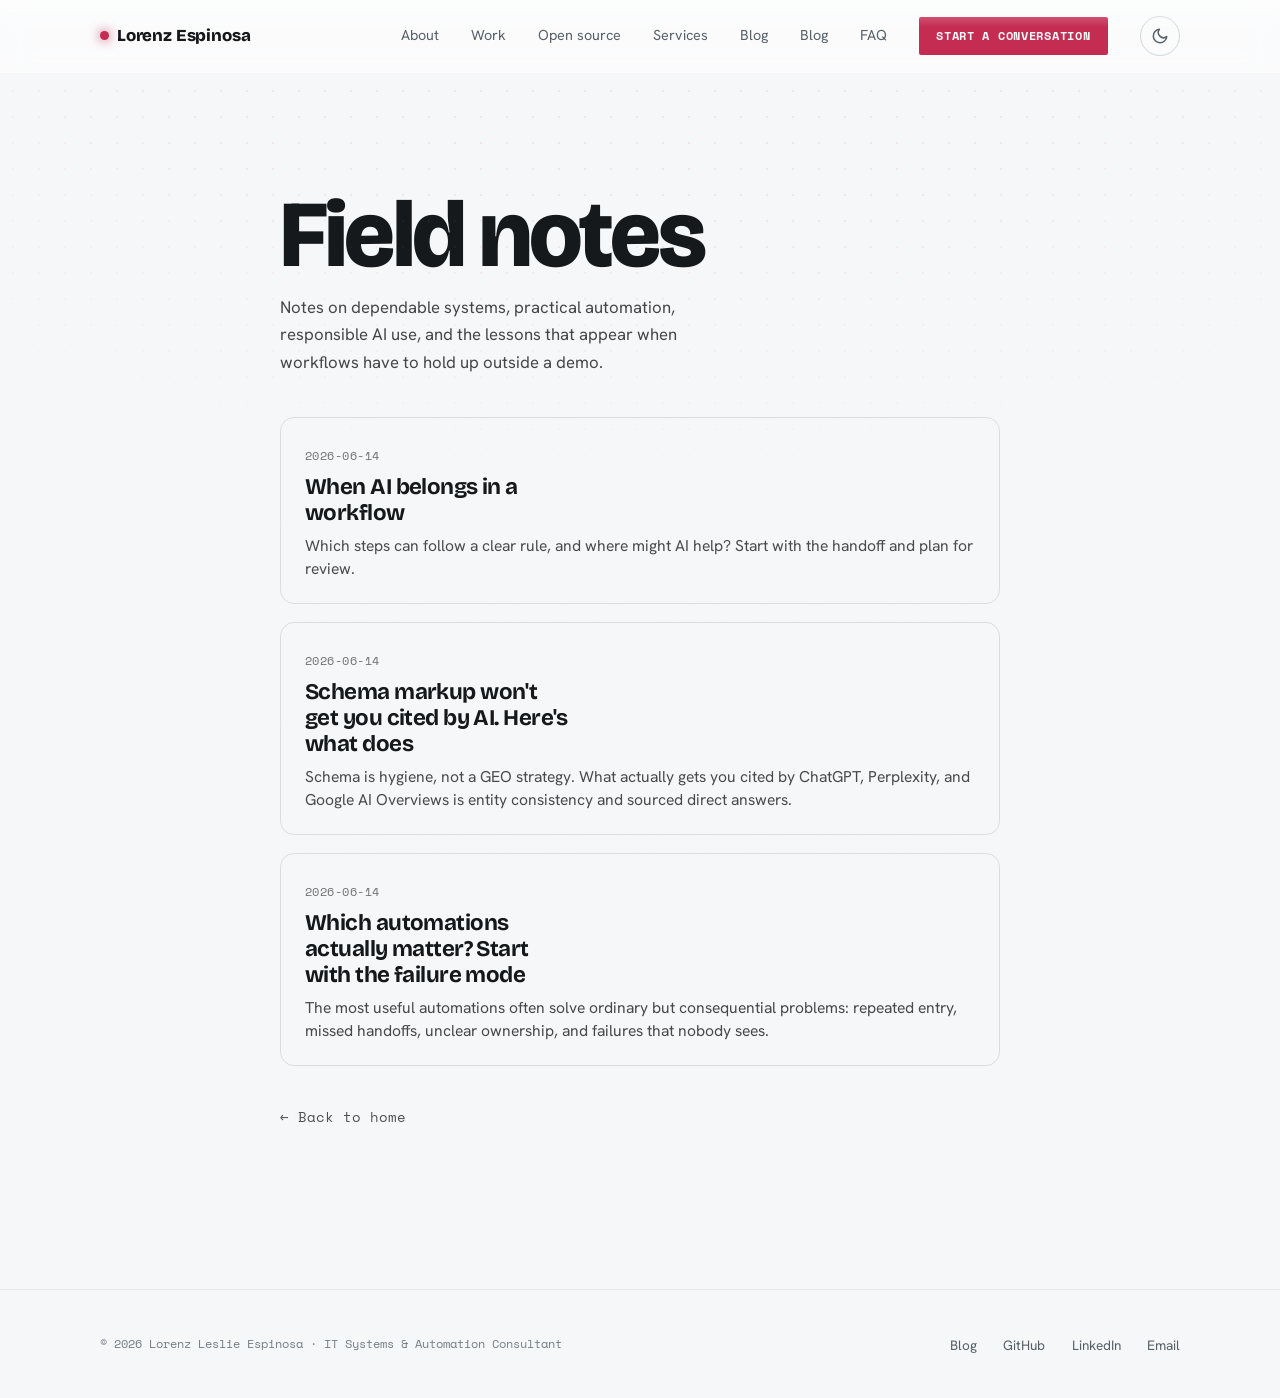
==== commit a5479d3a: "[verified] docs: align portfolio and retire legacy drafts" ====
--- a/blog/index.html
+++ b/blog/index.html
@@ -37,7 +37,7 @@
   "author":{"@type":"Person","name":"Lorenz Leslie Espinosa","url":"https://lorenzespinosa.github.io/"},
   "inLanguage":"en",
   "blogPost":[
-    {"@type":"BlogPosting","headline":"The token tax is real: plan AI costs before they sprawl","url":"https://lorenzespinosa.github.io/blog/token-tax.html","datePublished":"2026-06-14"},
+    {"@type":"BlogPosting","headline":"When AI belongs in a workflow","url":"https://lorenzespinosa.github.io/blog/token-tax.html","datePublished":"2026-06-14","dateModified":"2026-10-06"},
     {"@type":"BlogPosting","headline":"Schema markup won't get you cited by AI. Here's what does","url":"https://lorenzespinosa.github.io/blog/geo-not-schema.html","datePublished":"2026-06-14"},
     {"@type":"BlogPosting","headline":"Which automations actually matter? Start with the failure mode","url":"https://lorenzespinosa.github.io/blog/which-automations-mattered.html","datePublished":"2026-06-14"}
   ]
@@ -89,8 +89,8 @@
   <div class="post-list">
     <a class="post-card" href="/blog/token-tax.html">
       <span class="pdate">2026-06-14</span>
-      <h2>The token tax is real: plan AI costs before they sprawl</h2>
-      <p>Agentic workflows can consume far more than a single chat request. This article explains how to separate predictable work from the few steps that need a model.</p>
+      <h2>When AI belongs in a workflow</h2>
+      <p>Which steps can follow a clear rule, and where might AI help? Start with the handoff and plan for review.</p>
     </a>
     <a class="post-card" href="/blog/geo-not-schema.html">
       <span class="pdate">2026-06-14</span>
--- a/styles/main.css
+++ b/styles/main.css
@@ -166,8 +166,8 @@
   background:#eafaf0;border:1px solid #b6e6c8;border-radius:100px;padding:.08rem .4rem;z-index:1;white-space:nowrap;
   opacity:0;transition:opacity .3s;pointer-events:none}
 .itembadge.show{opacity:1}
-.ed-hint{position:absolute;left:11px;bottom:9px;font-family:var(--mono);font-size:.63rem;color:#9a9aa2;
-  background:rgba(255,255,255,.72);padding:.22rem .5rem;border-radius:5px;pointer-events:none;z-index:4}
+.ed-hint{position:absolute;left:11px;right:11px;bottom:9px;font-family:var(--mono);font-size:.78rem;line-height:1.35;
+  color:#1c2333;background:rgba(255,255,255,.95);padding:.35rem .55rem;border-radius:5px;pointer-events:none;z-index:4}
 @media(max-width:600px){.gnode{width:132px;padding:.5rem}.gnode .meta span{font-size:.56rem}}
 
 .metrics{display:grid;grid-template-columns:repeat(3,1fr);gap:1px;background:var(--line);
@@ -386,7 +386,8 @@
   padding-left:1rem;margin:.2rem 0 1.4rem;color:var(--muted)}
 
 .repo-grid{display:grid;grid-template-columns:repeat(3,1fr);gap:1.2rem;margin-bottom:3rem}
-@media(max-width:900px){.repo-grid{grid-template-columns:repeat(2,1fr)}}
+.repo-grid--single{grid-template-columns:minmax(0,min(100%,34rem));justify-content:center}
+@media(max-width:900px){.repo-grid{grid-template-columns:repeat(2,1fr)}.repo-grid--single{grid-template-columns:1fr}}
 @media(max-width:600px){.repo-grid{grid-template-columns:1fr}}
 .repo{display:flex;flex-direction:column;border:1px solid var(--line);border-radius:11px;
   background:var(--surface);padding:1.5rem;text-decoration:none;color:inherit;
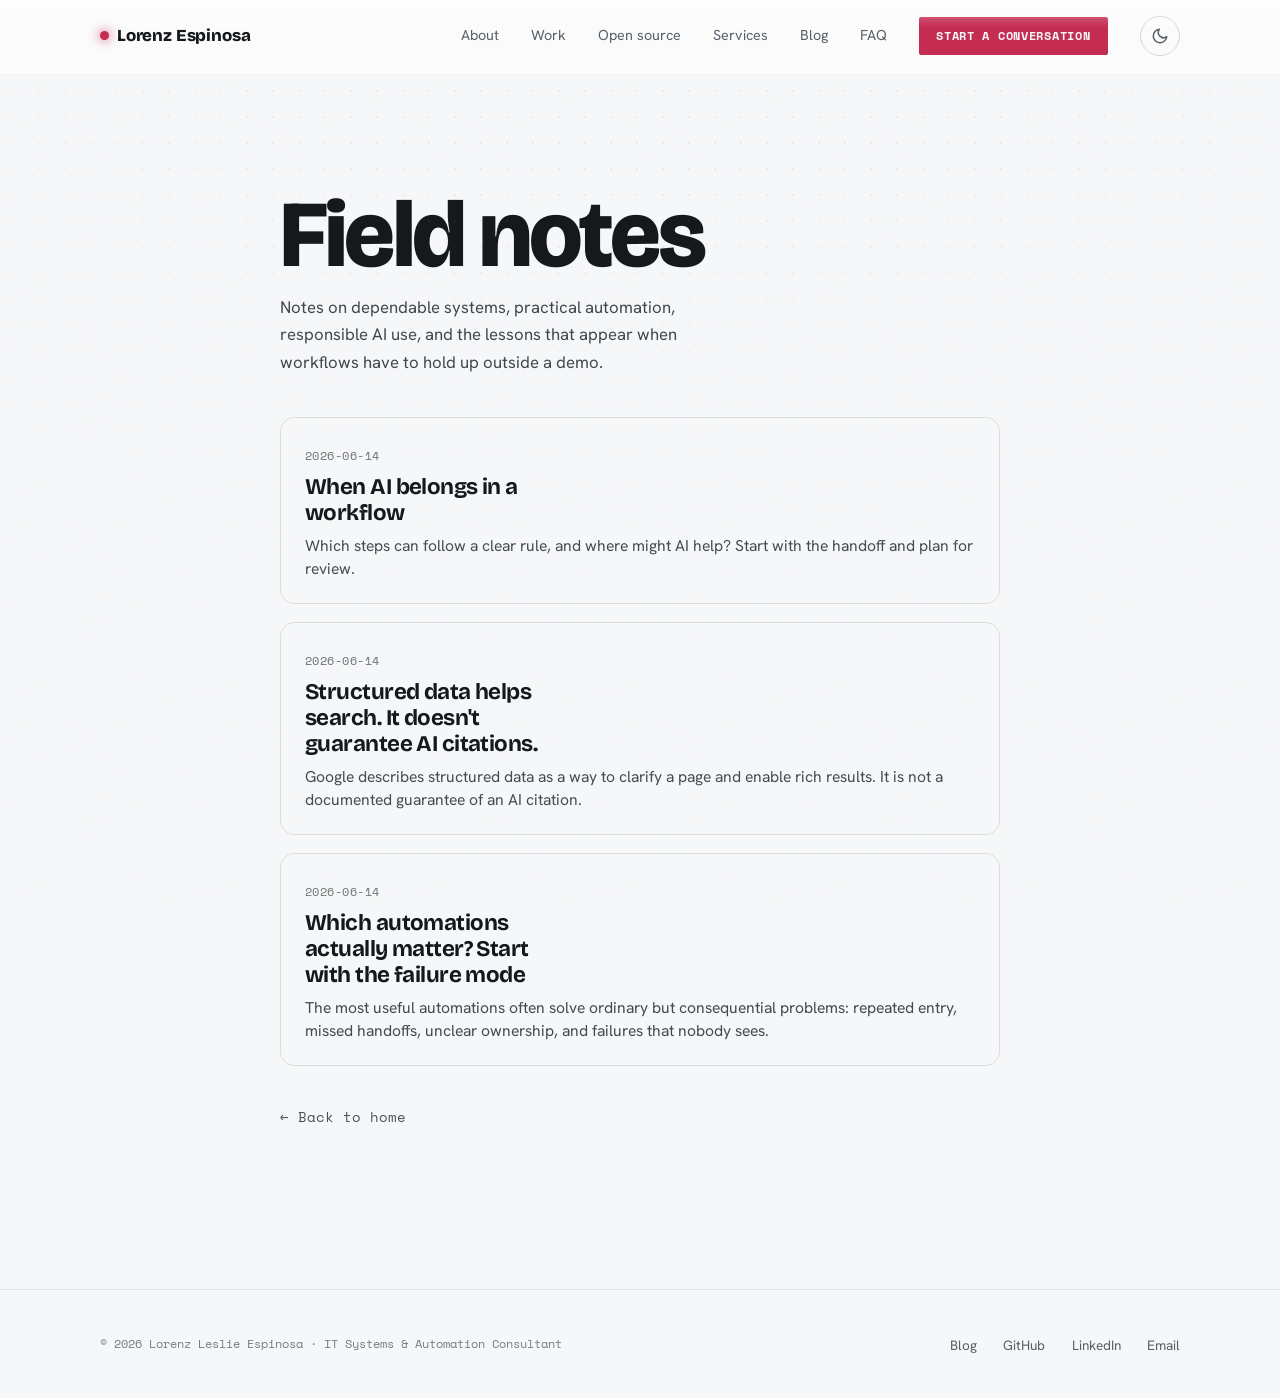
==== commit 6fe25c55: "fix: address portfolio review findings" ====
--- a/blog/index.html
+++ b/blog/index.html
@@ -38,7 +38,7 @@
   "inLanguage":"en",
   "blogPost":[
     {"@type":"BlogPosting","headline":"When AI belongs in a workflow","url":"https://lorenzespinosa.github.io/blog/token-tax.html","datePublished":"2026-06-14","dateModified":"2026-10-06"},
-    {"@type":"BlogPosting","headline":"Schema markup won't get you cited by AI. Here's what does","url":"https://lorenzespinosa.github.io/blog/geo-not-schema.html","datePublished":"2026-06-14"},
+    {"@type":"BlogPosting","headline":"Structured data helps search. It doesn't guarantee AI citations.","url":"https://lorenzespinosa.github.io/blog/geo-not-schema.html","datePublished":"2026-06-14","dateModified":"2026-10-06"},
     {"@type":"BlogPosting","headline":"Which automations actually matter? Start with the failure mode","url":"https://lorenzespinosa.github.io/blog/which-automations-mattered.html","datePublished":"2026-06-14"}
   ]
 }
@@ -69,7 +69,6 @@
       <a href="/#opensource">Open source</a>
       <a href="/#services">Services</a>
       <a href="/blog/" aria-current="page">Blog</a>
-      <a href="/#blog">Blog</a>
       <a href="/#faq">FAQ</a>
       <a class="nav-cta" href="mailto:renzespinosa13@gmail.com?subject=Systems%20and%20automation%20inquiry&body=Hi%20Lorenz%2C%0A%0AThe%20process%20I%27d%20like%20to%20improve%3A%0ASystems%2Ftools%20involved%3A%0ATimeline%3A%0A%0APlease%20keep%20this%20initial%20message%20general%20and%20leave%20out%20client%20names%2C%20matter%20details%2C%20or%20confidential%20information.%0A">Start a conversation</a>
       <button id="theme-toggle" class="theme-toggle" type="button" aria-label="Switch to dark theme" aria-pressed="false" title="Toggle light/dark theme">
@@ -94,8 +93,8 @@
     </a>
     <a class="post-card" href="/blog/geo-not-schema.html">
       <span class="pdate">2026-06-14</span>
-      <h2>Schema markup won't get you cited by AI. Here's what does</h2>
-      <p>Schema is hygiene, not a GEO strategy. What actually gets you cited by ChatGPT, Perplexity, and Google AI Overviews is entity consistency and sourced direct answers.</p>
+      <h2>Structured data helps search. It doesn't guarantee AI citations.</h2>
+      <p>Google describes structured data as a way to clarify a page and enable rich results. It is not a documented guarantee of an AI citation.</p>
     </a>
     <a class="post-card" href="/blog/which-automations-mattered.html">
       <span class="pdate">2026-06-14</span>
--- a/styles/main.css
+++ b/styles/main.css
@@ -45,6 +45,14 @@
   font-weight:700;transition:transform .2s var(--ease),box-shadow .2s}
 .nav-cta:hover{transform:translateY(-2px);box-shadow:0 8px 24px rgba(234,75,113,.30)}
 @media(max-width:720px){.nav-links a:not(.nav-cta){display:none}}
+@media(min-width:721px) and (max-width:1100px){.portfolio-home .nav-links > a:not(.nav-cta){display:none}}
+/* Keep supporting-page shortcuts reachable without the old tablet overflow. */
+@media(min-width:721px) and (max-width:980px){
+  nav:not(.portfolio-home) .nav-in{padding-inline:1.25rem}
+  nav:not(.portfolio-home) .nav-links{gap:.35rem}
+  nav:not(.portfolio-home) .nav-links a:not(.nav-cta){font-size:.82rem}
+  nav:not(.portfolio-home) .nav-cta{font-size:.68rem;padding:.5rem .7rem}
+}
 
 .hero{padding:clamp(9.5rem,7rem + 9vw,13rem) 0 var(--space);position:relative}
 
@@ -88,6 +96,17 @@
 }
 @media(max-width:1023px){
   .hero .editor{display:none}
+}
+@media(max-width:560px){
+  .hero{padding:5.5rem 0 3rem}
+  .hero .pill{margin-bottom:1rem}
+  .hero h1{margin-bottom:1rem}
+  .hero .lede{margin-bottom:1rem;line-height:1.48}
+  .hero-proof{margin-bottom:1rem;gap:.4rem .9rem}
+  .hero .cta-row{margin-top:1rem;gap:.6rem}
+  .hero .btn{padding:.85rem 1.05rem}
+  .hero .cta-micro{margin-top:.7rem}
+  .hero .hero-case{margin-top:.75rem}
 }
 
 .editor{margin-top:0;border:1px solid var(--line);border-radius:13px;overflow:hidden;
@@ -334,7 +353,11 @@
 .cta-micro{margin-top:1.1rem;font-family:var(--mono);font-size:.73rem;color:var(--faint);
   display:flex;align-items:center;gap:.5rem;flex-wrap:wrap}
 .cta-micro .g{color:var(--green)}
-.hero .cta-micro{animation-delay:.48s}
+.hero .cta-micro{animation-delay:.48s;font-size:.84rem;color:var(--muted)}
+.hero-code-link{display:inline-flex;align-items:center;gap:.4rem;margin-top:.85rem;font-family:var(--mono);
+  font-size:.82rem;font-weight:700;color:var(--lime);text-decoration:underline;text-underline-offset:.2em}
+.hero-code-link:hover{color:var(--ink)}
+.hero .hero-code-link{animation-delay:.45s}
 .hero-case{display:inline-flex;align-items:center;gap:.5rem;width:fit-content;margin-top:1.2rem;
   font-size:.94rem;color:var(--muted);text-decoration:none;
   transition:color var(--duration-fast,.15s) var(--ease)}
@@ -362,13 +385,13 @@
 .about-bio p{color:var(--muted);font-size:1.06rem;line-height:1.7;margin-bottom:1.1rem;max-width:56ch}
 .about-bio p b{color:var(--ink);font-weight:600}
 .about-bio .sig{font-family:var(--display);font-weight:700;font-size:1.1rem;color:var(--ink);margin-top:.4rem}
-.about-bio .sig span{display:block;font-family:var(--mono);font-weight:400;font-size:.72rem;color:var(--faint);margin-top:.2rem;text-transform:uppercase;letter-spacing:.06em}
-
-.card .price{font-family:var(--mono);font-size:.82rem;color:var(--lime);font-weight:700;margin-top:1.2rem}
-.card .price span{color:var(--faint);font-weight:400}
+.about-bio .sig span{display:block;font-family:var(--mono);font-weight:400;font-size:.8rem;color:var(--muted);margin-top:.2rem;text-transform:uppercase;letter-spacing:.06em}
+
+.card .price{font-family:var(--mono);font-size:.88rem;color:var(--lime);font-weight:700;margin-top:1.2rem}
+.card .price span{color:var(--muted);font-weight:500}
 
 details.case{margin-top:1.3rem;border-top:1px solid var(--line);padding-top:.5rem}
-details.case summary{list-style:none;cursor:pointer;font-family:var(--mono);font-size:.72rem;
+details.case summary{list-style:none;cursor:pointer;font-family:var(--mono);font-size:.8rem;
   text-transform:uppercase;letter-spacing:.05em;color:var(--lime);display:flex;align-items:center;gap:.5rem;padding:.5rem 0}
 details.case summary::-webkit-details-marker{display:none}
 details.case summary .pl{transition:transform .3s var(--ease)}
--- a/styles/components.css
+++ b/styles/components.css
@@ -16,7 +16,8 @@
 .btn-ghost:hover{border-color:var(--coral);color:var(--ink)}
 
 .faq summary,.case summary{transition:color var(--duration-fast) var(--ease)}
-.faq summary:hover,.case summary:hover{color:var(--coral)}
+.faq summary:hover{color:var(--coral)}
+.case summary:hover{color:var(--lime)}
 
 a:focus-visible,button:focus-visible,summary:focus-visible{outline:2px solid var(--coral);outline-offset:3px;border-radius:3px}
 
@@ -46,12 +47,39 @@
 [data-theme="dark"] .theme-toggle .ic-sun{display:block}
 [data-theme="dark"] .theme-toggle .ic-moon{display:none}
 @media(prefers-reduced-motion:reduce){.theme-toggle:hover,.theme-toggle:active{transform:none}}
-/* Narrow nav: only CTA + toggle remain (section links hidden ≤720px) — keep them tight so nothing clips at 320px. */
-@media(max-width:720px){.nav-links{gap:.7rem}}
-@media(max-width:520px){.brand{font-size:.98rem}.nav-cta{font-size:.7rem;padding:.55rem .85rem}}
+/* Keep the existing desktop links; reveal a native, keyboard-operable section menu on narrow screens. */
+.mobile-nav{display:none;position:relative}
+.nav-cta-short{display:none}
+.mobile-nav summary{display:flex;align-items:center;justify-content:center;min-width:52px;height:40px;
+  list-style:none;cursor:pointer;font-family:var(--mono);font-size:.72rem;font-weight:700;
+  border:1px solid var(--line-bright);border-radius:var(--r-pill);color:var(--ink)}
+.mobile-nav summary::-webkit-details-marker{display:none}
+.mobile-nav[open] summary{border-color:var(--lime);color:var(--lime)}
+.mobile-nav:not([open]) .mobile-nav-panel{display:none}
+.mobile-nav-panel{position:absolute;right:0;top:calc(100% + .65rem);width:min(15rem,calc(100vw - 2rem));
+  max-height:calc(100dvh - 5rem);overflow:auto;display:grid;padding:.4rem;border:1px solid var(--line-bright);
+  border-radius:10px;background:var(--surface);box-shadow:var(--shadow-strong);z-index:55}
+.mobile-nav-panel a{display:flex;align-items:center;min-height:44px;padding:.55rem .8rem;
+  border-radius:6px;color:var(--ink);font-size:.9rem;text-transform:none;letter-spacing:normal}
+.mobile-nav-panel a:hover,.mobile-nav-panel a:focus-visible{background:var(--bg-2);color:var(--lime)}
+@media(max-width:1100px){
+  .portfolio-home .nav-in{position:relative}
+  .portfolio-home .nav-links{gap:.45rem}
+  .portfolio-home .mobile-nav{display:block;position:static}
+  .portfolio-home .mobile-nav-panel{right:clamp(1.25rem,4vw,2.5rem);top:calc(100% + .65rem)}
+  .portfolio-home .nav-cta-full{display:none}
+  .portfolio-home .nav-cta-short{display:inline}
+  .portfolio-home .nav-links .mobile-nav-panel a{display:flex}
+}
+@media(max-width:520px){
+  .brand{font-size:.94rem}
+  .nav-cta{font-size:.7rem;padding:.55rem .7rem}
+  .portfolio-home .nav-in{flex-wrap:wrap;row-gap:.4rem}
+  .portfolio-home .nav-links{flex-wrap:wrap;justify-content:flex-end}
+  .portfolio-home .mobile-nav-panel{max-height:calc(100dvh - 10rem)}
+}
 @media(max-width:420px){.theme-toggle{width:36px;height:36px}}
-/* Tiniest screens (≤374px): brand + full CTA + toggle can't coexist — drop the redundant nav CTA
-   (hero + closing section keep prominent CTAs), keep brand + theme toggle. */
+/* At the narrowest widths, the header contact route remains in the menu. */
 @media(max-width:374px){.nav-cta{display:none}}
 
 @media(prefers-reduced-motion:reduce){
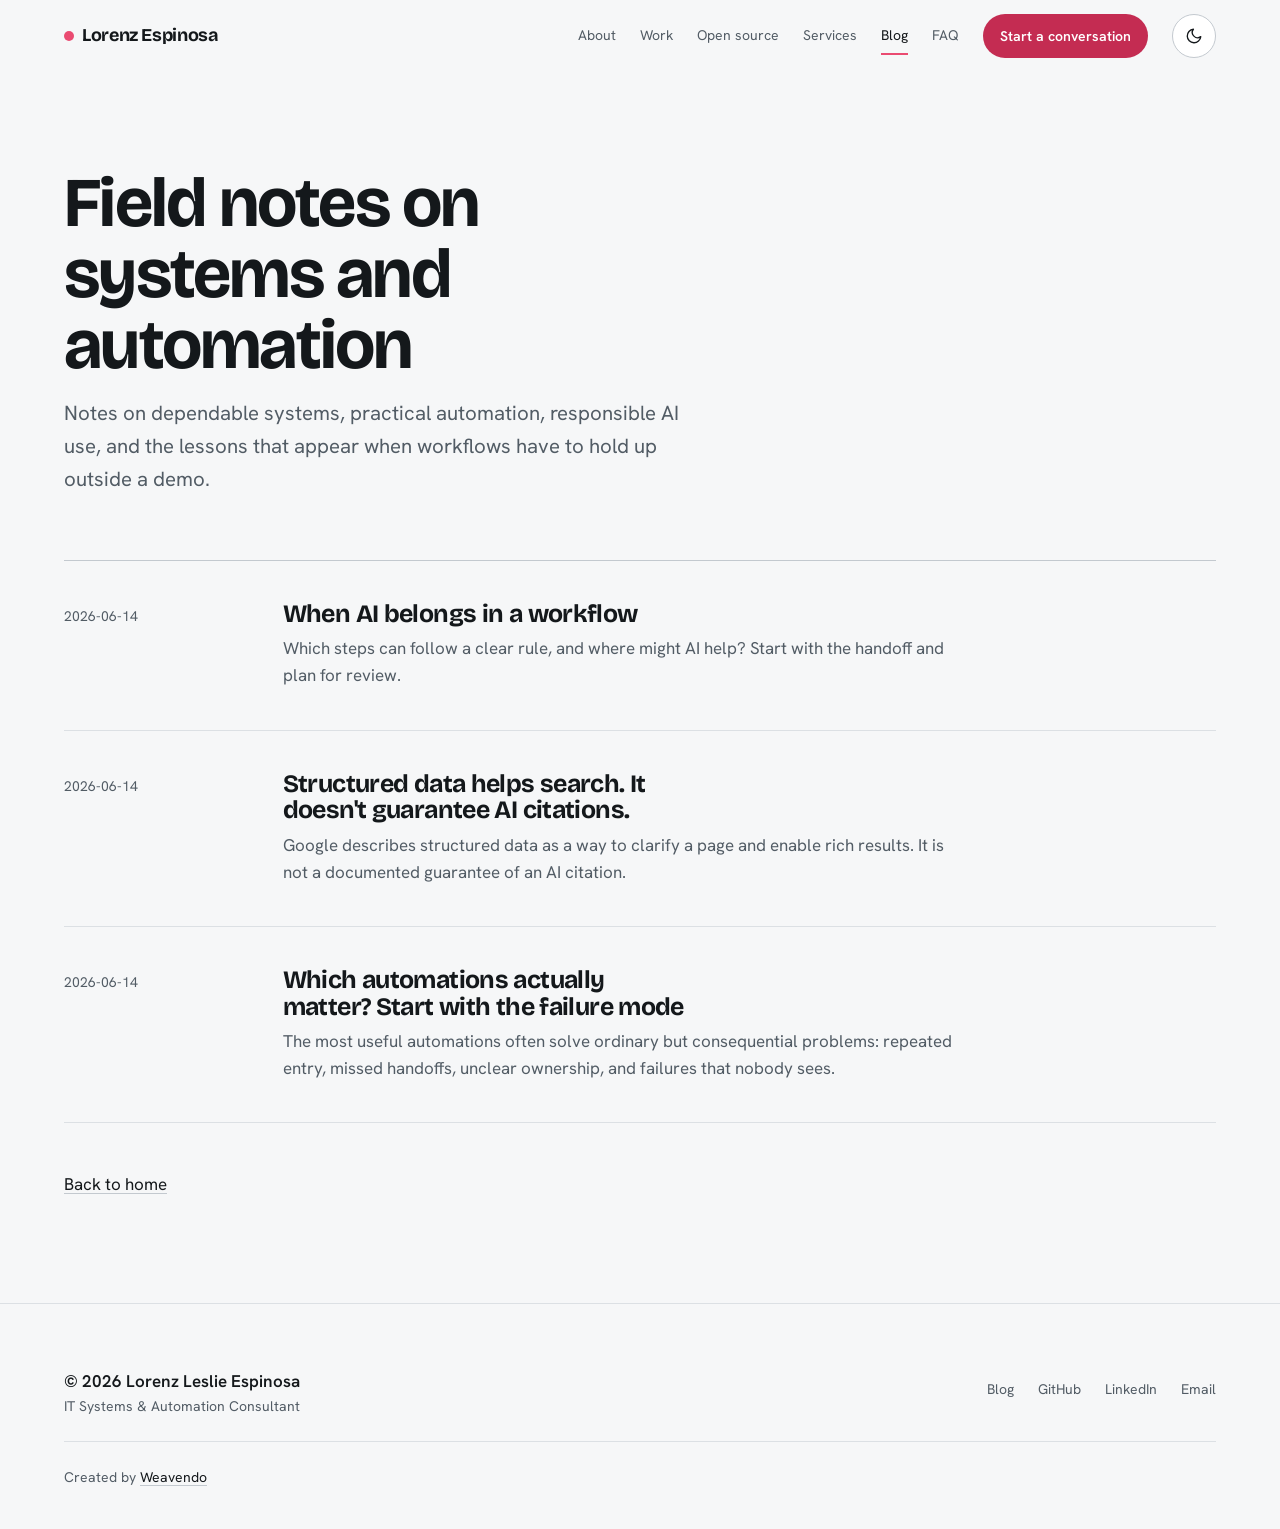
==== commit 4c8cae6b: "Portfolio redesign: cursor swarm build, Lorenz's change list, calmer sections, section snapping Buil" ====
--- a/blog/index.html
+++ b/blog/index.html
@@ -4,7 +4,7 @@
 <meta charset="UTF-8" />
 <meta name="viewport" content="width=device-width, initial-scale=1.0" />
 <meta name="robots" content="index, follow, max-image-preview:large, max-snippet:-1, max-video-preview:-1" />
-<script>/* FOUC-free theme resolver, must run before any stylesheet. */(function(){try{var s=localStorage.getItem('theme');var d=window.matchMedia('(prefers-color-scheme:dark)').matches;if(s==='dark'||(!s&&d))document.documentElement.setAttribute('data-theme','dark');}catch(e){}})();</script>
+<script>/* Pre-paint: theme and the js flag. */(function(){var d=document.documentElement;d.classList.add('js');try{var s=localStorage.getItem('theme');var m=window.matchMedia('(prefers-color-scheme:dark)').matches;if(s==='dark'||(!s&&m))d.setAttribute('data-theme','dark');}catch(e){}})();</script>
 <title>Blog · Lorenz Espinosa | Systems and automation</title>
 <meta name="description" content="Notes on dependable systems, practical automation, responsible AI use, and lessons from building workflows that have to hold up in real operations." />
 <meta property="og:title" content="Blog · Lorenz Espinosa" />
@@ -12,22 +12,24 @@
 <meta property="og:type" content="website" />
 <meta property="og:url" content="https://lorenzespinosa.github.io/blog/" />
 <meta property="og:image" content="https://lorenzespinosa.github.io/lorenz.jpg" />
+<meta property="og:image:alt" content="Portrait of Lorenz Espinosa, IT systems and automation consultant" />
 <meta name="twitter:card" content="summary" />
 <meta name="twitter:title" content="Blog · Lorenz Espinosa" />
 <meta name="twitter:description" content="Notes on dependable systems, practical automation, responsible AI use, and workflows built for real operations." />
 <meta name="twitter:image" content="https://lorenzespinosa.github.io/lorenz.jpg" />
+<meta name="twitter:image:alt" content="Portrait of Lorenz Espinosa, IT systems and automation consultant" />
 <meta name="theme-color" id="theme-color" content="#f6f7f8" />
 <link rel="canonical" href="https://lorenzespinosa.github.io/blog/" />
-<link rel="icon" href="data:image/svg+xml,%3Csvg xmlns='http://www.w3.org/2000/svg' viewBox='0 0 32 32'%3E%3Crect width='32' height='32' rx='7' fill='%230a0c0b'/%3E%3Ccircle cx='16' cy='16' r='6' fill='%23ea4b71'/%3E%3Ccircle cx='16' cy='16' r='10' fill='none' stroke='%23ea4b71' stroke-opacity='0.35' stroke-width='1.5'/%3E%3C/svg%3E" />
-<link rel="preconnect" href="https://fonts.googleapis.com" />
-<link rel="preconnect" href="https://fonts.gstatic.com" crossorigin />
-<link href="https://fonts.googleapis.com/css2?family=Bricolage+Grotesque:opsz,wght@12..96,600;12..96,700;12..96,800&family=Hanken+Grotesk:wght@400;500;600&family=Space+Mono:wght@400;700&display=swap" rel="stylesheet" />
 <link rel="stylesheet" href="../styles/tokens.css" />
 <link rel="stylesheet" href="../styles/typography.css" />
 <link rel="stylesheet" href="../styles/main.css" />
 <link rel="stylesheet" href="../styles/layout.css" />
-<link rel="stylesheet" href="../styles/components.css" />
 <link rel="stylesheet" href="../styles/glass.css" />
+<link rel="stylesheet" href="../styles/blog.css" />
+<link rel="icon" href="data:image/svg+xml,%3Csvg xmlns='http://www.w3.org/2000/svg' viewBox='0 0 32 32'%3E%3Crect width='32' height='32' rx='7' fill='%230a0c0b'/%3E%3Ccircle cx='16' cy='16' r='6' fill='%23ea4b71'/%3E%3Ccircle cx='16' cy='16' r='10' fill='none' stroke='%23ea4b71' stroke-opacity='0.35' stroke-width='1.5'/%3E%3C/svg%3E" />
+<link rel="preconnect" href="https://fonts.googleapis.com" />
+<link rel="preconnect" href="https://fonts.gstatic.com" crossorigin />
+<link href="https://fonts.googleapis.com/css2?family=Bricolage+Grotesque:opsz,wght@12..96,700&amp;family=Hanken+Grotesk:wght@400;600&amp;display=swap" rel="stylesheet" />
 <script type="application/ld+json">
 {
   "@context":"https://schema.org",
@@ -43,26 +45,12 @@
   ]
 }
 </script>
-<style>
-  .blog-wrap{max-width:760px;margin:0 auto;padding:7rem 1.25rem 5rem}
-  .blog-head{margin-bottom:2.5rem}
-  .blog-head h1{font-family:'Bricolage Grotesque',sans-serif;font-weight:800;font-size:clamp(2rem,1.2rem+3vw,3.25rem);line-height:1.05;margin:0 0 .6rem}
-  .blog-head p{font-size:1.05rem;opacity:.8;max-width:52ch}
-  .post-list{display:flex;flex-direction:column;gap:1.1rem}
-  .post-card{display:block;text-decoration:none;color:inherit;border:1px solid var(--border,rgba(128,128,128,.22));border-radius:14px;padding:1.4rem 1.5rem;transition:border-color .2s ease,transform .2s ease,box-shadow .2s ease}
-  .post-card:hover{border-color:var(--accent,#ea4b71);transform:translateY(-2px);box-shadow:0 8px 30px rgba(0,0,0,.08)}
-  .post-card .pdate{font-family:'Space Mono',monospace;font-size:.72rem;letter-spacing:.04em;text-transform:uppercase;opacity:.6}
-  .post-card h2{font-family:'Bricolage Grotesque',sans-serif;font-weight:700;font-size:1.4rem;line-height:1.15;margin:.35rem 0 .5rem}
-  .post-card p{margin:0;opacity:.78;font-size:.98rem;line-height:1.5}
-  .blog-back{display:inline-block;margin-top:2.5rem;font-family:'Space Mono',monospace;font-size:.85rem;text-decoration:none;opacity:.75}
-  .blog-back:hover{opacity:1}
-</style>
 </head>
 <body>
 
-<nav id="nav">
+<nav id="nav" class="site-nav" aria-label="Main">
   <div class="nav-in">
-    <a href="/" class="brand"><span class="dot"></span>Lorenz Espinosa</a>
+    <a href="/" class="brand"><span class="dot" aria-hidden="true"></span>Lorenz Espinosa</a>
     <div class="nav-links">
       <a href="/#about">About</a>
       <a href="/#work">Work</a>
@@ -70,7 +58,7 @@
       <a href="/#services">Services</a>
       <a href="/blog/" aria-current="page">Blog</a>
       <a href="/#faq">FAQ</a>
-      <a class="nav-cta" href="mailto:renzespinosa13@gmail.com?subject=Systems%20and%20automation%20inquiry&body=Hi%20Lorenz%2C%0A%0AThe%20process%20I%27d%20like%20to%20improve%3A%0ASystems%2Ftools%20involved%3A%0ATimeline%3A%0A%0APlease%20keep%20this%20initial%20message%20general%20and%20leave%20out%20client%20names%2C%20matter%20details%2C%20or%20confidential%20information.%0A">Start a conversation</a>
+      <a class="btn btn-primary btn-sm nav-cta" href="mailto:renzespinosa13@gmail.com?subject=Systems%20and%20automation%20inquiry&body=Hi%20Lorenz%2C%0A%0AThe%20process%20I%27d%20like%20to%20improve%3A%0ASystems%2Ftools%20involved%3A%0ATimeline%3A%0A%0APlease%20keep%20this%20initial%20message%20general%20and%20leave%20out%20client%20names%2C%20matter%20details%2C%20or%20confidential%20information.%0A"><span class="nav-cta-full">Start a conversation</span><span class="nav-cta-short">Contact</span></a>
       <button id="theme-toggle" class="theme-toggle" type="button" aria-label="Switch to dark theme" aria-pressed="false" title="Toggle light/dark theme">
         <svg class="ic-moon" viewBox="0 0 24 24" aria-hidden="true"><path d="M21 12.8A9 9 0 1 1 11.2 3a7 7 0 0 0 9.8 9.8z"/></svg>
         <svg class="ic-sun" viewBox="0 0 24 24" aria-hidden="true"><circle cx="12" cy="12" r="4"/><path d="M12 2v2M12 20v2M4.9 4.9l1.4 1.4M17.7 17.7l1.4 1.4M2 12h2M20 12h2M4.9 19.1l1.4-1.4M17.7 6.3l1.4-1.4"/></svg>
@@ -79,12 +67,15 @@
   </div>
 </nav>
 
-<main class="blog-wrap">
-  <div class="blog-head">
-    <h1>Field notes</h1>
+<header class="post-hero blog-head">
+<div class="wrap">
+    <h1>Field notes on systems and automation</h1>
     <p>Notes on dependable systems, practical automation, responsible AI use, and the lessons that appear when workflows have to hold up outside a demo.</p>
-  </div>
+</div>
+</header>
 
+<main class="blog-wrap" id="main">
+<div class="wrap">
   <div class="post-list">
     <a class="post-card" href="/blog/token-tax.html">
       <span class="pdate">2026-06-14</span>
@@ -103,20 +94,23 @@
     </a>
   </div>
 
-  <a class="blog-back" href="/">&larr; Back to home</a>
+  <a class="blog-back" href="/">Back to home</a>
+</div>
 </main>
 
-<footer>
+<footer class="site-footer">
   <div class="wrap foot-in">
-    <span class="l">© 2026 Lorenz Leslie Espinosa · IT Systems &amp; Automation Consultant</span>
-    <div>
-      <a href="/blog/">Blog</a>
-      <a href="https://github.com/lorenzespinosa" target="_blank" rel="noopener">GitHub</a>
-      <a href="https://www.linkedin.com/in/lorenz-leslie-espinosa/" target="_blank" rel="noopener">LinkedIn</a>
-      <a href="mailto:renzespinosa13@gmail.com">Email</a>
-    </div>
+    <p class="foot-who">&#169; 2026 Lorenz Leslie Espinosa<span>IT Systems &amp; Automation Consultant</span></p>
+    <ul class="foot-links">
+      <li><a href="/blog/">Blog</a></li>
+      <li><a href="https://github.com/lorenzespinosa" target="_blank" rel="noopener">GitHub</a></li>
+      <li><a href="https://www.linkedin.com/in/lorenz-leslie-espinosa/" target="_blank" rel="noopener">LinkedIn</a></li>
+      <li><a href="mailto:renzespinosa13@gmail.com">Email</a></li>
+    </ul>
+    <p class="credit">Created by <a href="https://weavendo.com/">Weavendo</a></p>
   </div>
 </footer>
 
+<script src="../js/theme.js" defer></script>
 </body>
 </html>
--- a/styles/tokens.css
+++ b/styles/tokens.css
@@ -1,128 +1,101 @@
-/* ── Design tokens ──────────────────────────────────────────────
-   Light is the default theme (:root). Dark is the opt-in override
-   ([data-theme="dark"]) and preserves the original v1.0–v1.2 values
-   verbatim. Theme-agnostic tokens (fonts, type, spacing, radius,
-   easing, editor canvas) live in :root only. */
+/* Design tokens. Light is :root, dark is [data-theme="dark"]. Every colour and face on the site resolves here. */
 :root{
   color-scheme:light;
 
-  /* surfaces — light */
-  --bg:#f6f7f8; --bg-2:#eef0f2; --surface:#ffffff; --surface-2:#f3f4f6;
-  --line:#e3e6e9; --line-bright:#d0d5da;
-  --ink:#14181b; --muted:#566069; --faint:#737d86;
+  /* palette, light: the original cool grey paper, near-black ink and the coral identity */
+  --color-paper:#f6f7f8;
+  --color-paper-2:#eceef1;
+  --color-surface:#ffffff;
+  --color-ink:#14181b;
+  --color-ink-2:#2c3339;
+  --color-muted:#525c65;
+  --color-faint:#69737c;
+  --color-rule:#dce0e4;
+  --color-rule-strong:#c3c9cf;
+  --color-accent:#c42c52;
+  --color-accent-hover:#a8203f;
+  --color-accent-ink:#ffffff;
+  --color-mark:#ea4b71;
+  --color-accent-soft:#fbe8ed;
+  --color-focus:#1f5fd6;
+  --color-ok:#0a7a4e;
+  --color-warn:#b45309;
+  --color-loss:#ff6b6b; /* the calculator's running cost, on the ink band (6.4:1) */
+  --color-error:#c81e1e;
+  --color-band:#14181b;
+  --color-band-ink:#f2f4f5;
+  --color-band-muted:#b4bcc3;
+  --color-band-rule:#343b41;
+  --color-band-accent:#ff8fab;
+  --color-nav:rgba(246,247,248,.94);
+  /* the editor canvas stays light in both themes, as before */
+  --color-canvas:#eceff4; --color-canvas-dot:#d3d3da; --color-canvas-node:#ffffff; --color-canvas-border:#dcdde4;
+  --color-canvas-ink:#1c1c1f; --color-canvas-muted:#5f5f69; --color-wire:#b4b4c0;
+  --color-node-trigger:#ea4b71; --color-node-validate:#2f6df0; --color-node-process:#7a52d6; --color-node-deliver:#0a7a4e;
+  --color-node-audit:#b45309; --color-node-fallback:#c81e1e;
 
-  /* accents — coral identity kept; text accents darkened for AA on white */
-  --coral:#ea4b71; --coral-2:#ff7a9c; --green:#0a7a4e; --ice:#2f6df0; --amber:#b45309; --red:#dc2626;
-  --coral-soft:oklch(72% 0.17 12);
-  --coral-ghost:oklch(64% 0.19 12 / 0.10);
-  --lime:#c42c52;                            /* text-accent alias — AA-safe on light */
-  --coral-strong:#c42c52;                    /* solid CTA fills with white text — AA both themes */
+  /* faces: the brand's two families, with metric-matched fallbacks (typography.css) */
+  --font-display:'Bricolage Grotesque','Bricolage Fallback',system-ui,sans-serif;
+  --font-body:'Hanken Grotesk','Hanken Fallback',-apple-system,system-ui,sans-serif;
+  --font-code:ui-monospace,SFMono-Regular,Menlo,monospace;
+  --display-weight:700;
 
-  /* editor canvas — intentionally light in both themes; cooler in light so it reads as a distinct panel */
-  --canvas:#eceff4; --canvas-dot:#d3d3da; --canvas-node:#ffffff; --canvas-border:#dcdde4; --canvas-ink:#1c1c1f; --canvas-muted:#8a8a92; --wire:#c2c2cc;
+  /* type scale */
+  --text-xs:.8125rem; --text-sm:.875rem; --text-md:1rem; --text-body:1.0625rem; --text-lg:1.25rem; --text-xl:1.5625rem;
+  --text-title:clamp(1.25rem,.75vw + .875rem,1.5rem);
+  --text-lead:clamp(1.125rem,.35vw + 1rem,1.3125rem);
+  --text-section:clamp(2rem,2.5vw + 1rem,3.25rem);
+  --text-display:clamp(2.5rem,4.2vw + 1rem,4.75rem);
+  --tracking-display:-.025em;
 
-  /* themed chrome */
-  --nav-bg:rgba(247,248,250,0.80);
-  --grain-opacity:0.16;
-  --photo-veil:rgba(20,24,27,0.55);
+  /* spacing */
+  --space-3xs:2px; --space-2xs:4px; --space-xs:8px; --space-sm:12px; --space-md:16px; --space-lg:24px;
+  --space-xl:40px; --space-2xl:64px; --space-3xl:96px; --space-4xl:144px;
+  --container:1360px; --gutter:64px; --gap-columns:32px;
+  --section-gap-s:96px; --section-gap:136px; --section-gap-l:168px;
+  --nav-h:72px;
+  --shadow-pop:0 18px 40px -24px rgba(20,24,27,.45);
 
-  /* fonts (theme-agnostic) */
-  --display:'Bricolage Grotesque','Bricolage Fallback',system-ui,Georgia,serif;
-  --body:'Hanken Grotesk','Hanken Fallback',-apple-system,system-ui,sans-serif;
-  --mono:'Space Mono',ui-monospace,SFMono-Regular,monospace;
-  --w-body:400; --w-medium:500; --w-semibold:600; --w-display:800;
-
-  /* type scale (theme-agnostic) */
-  --text-xs:.74rem;
-  --text-sm:.85rem;
-  --text-base:clamp(1rem,0.96rem + 0.2vw,1.08rem);
-  --text-lg:clamp(1.1rem,1rem + 0.4vw,1.3rem);
-  --text-xl:clamp(1.4rem,1.15rem + 1vw,1.9rem);
-  --text-2xl:clamp(2rem,1.5rem + 2vw,3rem);
-  --text-3xl:clamp(2.6rem,1.8rem + 3.4vw,4.4rem);
-  --text-hero:clamp(3rem,1.2rem + 7vw,6.6rem);
-
-  /* spacing (theme-agnostic) */
-  --sp-1:.25rem; --sp-2:.5rem; --sp-3:.75rem; --sp-4:1rem; --sp-5:1.5rem;
-  --sp-6:2rem; --sp-7:3rem; --sp-8:4rem;
-  --space:clamp(3.5rem,2.5rem + 3vw,6rem);
-  --maxw:1160px;
-
-  /* radius (theme-agnostic) */
-  --r-sm:8px; --r-md:14px; --r-lg:20px; --r-pill:999px;
-
-  /* elevation — light (soft neutral shadows) */
-  --elev-1:0 1px 2px rgba(16,24,40,.06);
-  --elev-2:0 8px 24px rgba(16,24,40,.08);
-  --elev-3:0 20px 55px rgba(16,24,40,.12);
-  --shadow-strong:0 30px 70px -45px rgba(16,24,40,.40);
-  --glow-coral:0 0 0 1px oklch(64% 0.19 12 / .22), 0 8px 30px oklch(64% 0.19 12 / .14);
-
-  /* motion (theme-agnostic) */
-  --ease:cubic-bezier(0.16,1,0.3,1);
-  --ease-out-expo:cubic-bezier(0.16,1,0.3,1);
-  --duration-fast:150ms; --duration-normal:300ms; --duration-slow:560ms;
-
-  /* glass — light: bright translucent surfaces; tint keeps text AA over frosted bg */
-  --glass-bg:rgba(255,255,255,0.55);
-  --glass-bg-2:rgba(255,255,255,0.42);
-  --glass-border:rgba(255,255,255,0.65);
-  --glass-edge:rgba(255,255,255,0.9);    /* specular top-edge highlight */
-  --glass-blur:14px;
-  --glass-saturate:1.6;                  /* pull content color through (iOS "color reflection") */
-  --glass-sheen:rgba(255,255,255,0.35);
+  /* shape and motion */
+  --radius-sm:6px; --radius-card:10px; --radius-pill:999px; --rule-hair:1px;
+  --ease-out:cubic-bezier(.16,1,.3,1); --dur-micro:120ms; --dur-short:220ms; --dur-long:420ms;
+  --z-raised:10; --z-sticky-nav:300;
 }
 
 [data-theme="dark"]{
   color-scheme:dark;
-
-  --bg:#0a0c0b; --bg-2:#0f1311; --surface:#141917; --surface-2:#1b211e;
-  --line:#242c28; --line-bright:#33403a;
-  --ink:#eaf0ea; --muted:#9aa49c; --faint:#7c857d;
-
-  --green:#34c08b; --ice:#6ea8fe; --amber:#fbbf24; --red:#ff6b6b;
-  --lime:var(--coral);
-
-  /* editor canvas stays as originally shipped in dark */
-  --canvas:#f7f7f9; --canvas-border:#e3e3e8;
-
-  --nav-bg:rgba(10,12,11,0.70);
-  --grain-opacity:0.40;
-  --photo-veil:rgba(10,12,11,0.92);
-
-  --elev-1:0 1px 2px rgba(0,0,0,.3);
-  --elev-2:0 6px 24px rgba(0,0,0,.35);
-  --elev-3:0 18px 60px rgba(0,0,0,.45);
-  --shadow-strong:0 40px 90px -50px rgba(0,0,0,.85);
-  --glow-coral:0 0 0 1px oklch(64% 0.19 12 / .25), 0 8px 40px oklch(64% 0.19 12 / .18);
-
-  /* glass — dark: translucent dark surface with luminous edge; blur 16px (capped for GPU) */
-  --glass-bg:rgba(20,25,23,0.55);
-  --glass-bg-2:rgba(27,33,30,0.45);
-  --glass-border:rgba(255,255,255,0.12);
-  --glass-edge:rgba(255,255,255,0.22);   /* luminous edge on dark */
-  --glass-blur:16px;
-  --glass-saturate:1.5;
-  --glass-sheen:rgba(255,255,255,0.10);
+  --color-paper:#0a0c0b;
+  --color-paper-2:#111513;
+  --color-surface:#151a18;
+  --color-ink:#eaf0ea;
+  --color-ink-2:#cdd5ce;
+  --color-muted:#a3ada5;
+  --color-faint:#8d978f;
+  --color-rule:#242c28;
+  --color-rule-strong:#3a4640;
+  --color-accent:#c42c52;
+  --color-accent-hover:#d63a61;
+  --color-accent-ink:#ffffff;
+  --color-mark:#ff6f93;
+  --color-accent-soft:#2a1419;
+  --color-focus:#8ab4ff;
+  --color-ok:#34c08b;
+  --color-warn:#fbbf24;
+  --color-error:#ff7b7b;
+  --color-band:#1a201d;
+  --color-band-ink:#eaf0ea;
+  --color-band-muted:#a3ada5;
+  --color-band-rule:#2f3934;
+  --color-band-accent:#ff8fab;
+  --color-nav:rgba(10,12,11,.94);
+  --color-canvas:#f2f3f6; --color-canvas-border:#e3e3e8;
 }
 
-/* Theme cross-fade — only after first paint, never on initial load.
-   Fully disabled under reduced-motion (see main.css kill-switch too). */
-.theme-transition,
-.theme-transition body,
-.theme-transition nav,
-.theme-transition .card,
-.theme-transition .work,
-.theme-transition .repo,
-.theme-transition .persona,
-.theme-transition .tcard,
-.theme-transition details.faq,
-.theme-transition .editor,
-.theme-transition .calc{
-  transition:background-color var(--duration-normal) var(--ease),
-             color var(--duration-normal) var(--ease),
-             border-color var(--duration-normal) var(--ease);
+@media (max-width:60rem){ :root{ --gutter:28px; --section-gap-s:72px; --section-gap:96px; --section-gap-l:120px; --nav-h:64px; } }
+@media (max-width:40rem){ :root{ --gutter:20px; --section-gap-s:56px; --section-gap:72px; --section-gap-l:88px; --gap-columns:16px; } }
+
+/* Theme cross-fade only after first paint (theme.js adds the class), never under reduced motion. */
+.theme-transition body,.theme-transition .site-nav,.theme-transition .tile,.theme-transition .panel{
+  transition:background-color var(--dur-short) var(--ease-out),color var(--dur-short) var(--ease-out),border-color var(--dur-short) var(--ease-out);
 }
-@media(prefers-reduced-motion:reduce){
-  .theme-transition,.theme-transition *{transition:none!important}
-}
+@media (prefers-reduced-motion:reduce){ .theme-transition *{transition:none!important} }
--- a/styles/typography.css
+++ b/styles/typography.css
@@ -1,21 +1,51 @@
+/* Metric-matched fallbacks, so the swap to the web fonts does not move the layout (widths measured against the web fonts: Bricolage 700 is 95.2% of Arial Bold, Hanken 400 matches Arial). */
 @font-face{
   font-family:'Bricolage Fallback';
   src:local('Arial Bold'),local('Arial');
-  font-weight:700 800;
+  font-weight:700;
+  size-adjust:95.2%;
+  ascent-override:100%;
+  descent-override:25%;
+  line-gap-override:0%;
+}
+@font-face{
+  font-family:'Hanken Fallback';
+  src:local('Arial');
+  font-weight:400;
   size-adjust:100%;
-  ascent-override:92%;
-  descent-override:24%;
+  ascent-override:100%;
+  descent-override:30%;
   line-gap-override:0%;
 }
 
 @font-face{
   font-family:'Hanken Fallback';
-  src:local('Arial');
-  font-weight:400 600;
-  size-adjust:98%;
-  ascent-override:95%;
-  descent-override:25%;
+  src:local('Arial Bold'),local('Arial');
+  font-weight:600;
+  size-adjust:94.4%;
+  ascent-override:100%;
+  descent-override:30%;
   line-gap-override:0%;
 }
 
-h1{text-wrap:balance}
+h1,h2,h3,h4{
+  margin:0;
+  font-family:var(--font-display);
+  font-weight:var(--display-weight);
+  font-synthesis:none;
+  letter-spacing:var(--tracking-display);
+  line-height:1.06;
+  color:var(--color-ink);
+  overflow-wrap:break-word;
+  min-width:0;
+  text-wrap:balance;
+}
+h1{font-size:var(--text-display);line-height:1.02}
+h2{font-size:var(--text-section);max-width:12.8em}
+h3{font-size:var(--text-title);line-height:1.2;letter-spacing:-.015em}
+p{margin:0;text-wrap:pretty}
+b,strong{font-weight:600;color:var(--color-ink)}
+code{font-family:var(--font-code);font-size:.9em}
+.lede{font-size:var(--text-lead);line-height:1.5;color:var(--color-muted);max-width:52ch}
+.sec-lede{font-size:var(--text-lead);line-height:1.5;color:var(--color-muted);max-width:60ch}
+.small{font-size:var(--text-sm);color:var(--color-muted)}
--- a/styles/main.css
+++ b/styles/main.css
@@ -1,442 +1,107 @@
-*{margin:0;padding:0;box-sizing:border-box}
-html{scroll-behavior:smooth;scroll-padding-top:5rem}
-:focus-visible{outline:2px solid var(--lime);outline-offset:3px;border-radius:2px}
-.skip{position:absolute;left:-9999px;top:0;z-index:100;background:var(--lime);color:var(--bg);
-  font-family:var(--mono);font-size:.8rem;padding:.7rem 1.1rem;border-radius:0 0 4px 0}
-.skip:focus{left:0}
-#progress{position:fixed;top:0;left:0;height:2px;width:0;background:var(--lime);z-index:60;
-  box-shadow:0 0 10px var(--lime);transition:width .1s linear}
+/* Base, chrome (nav, buttons, footer) and the shared section system. Tokens: tokens.css. */
+*,*::before,*::after{box-sizing:border-box}
+html,body{overflow-x:clip}
+html{scrollbar-color:var(--color-muted) var(--color-paper);scroll-behavior:smooth;scroll-padding-top:calc(var(--nav-h) + var(--space-md));-webkit-text-size-adjust:100%}
 body{
-  background:var(--bg); color:var(--ink); font-family:var(--body);
-  font-size:clamp(1rem,0.96rem + 0.2vw,1.08rem); line-height:1.65;
-  -webkit-font-smoothing:antialiased; overflow-x:clip;
+  margin:0;background:var(--color-paper);color:var(--color-ink);
+  font-family:var(--font-body);font-size:var(--text-body);line-height:1.6;
+  -webkit-font-smoothing:antialiased;
+}
+::selection{background:var(--color-accent-soft);color:var(--color-ink)}
+img,picture,svg{display:block;max-width:100%}
+img{height:auto}
+button,input,select,textarea{font:inherit;color:inherit}
+ul,ol{margin:0;padding:0;list-style:none}
+figure,blockquote{margin:0}
+a{color:inherit;text-decoration-thickness:1px;text-underline-offset:.18em}
+:focus-visible{outline:2px solid var(--color-focus);outline-offset:3px;transition:none}
+[hidden]{display:none!important}
+.sr-only{position:absolute;width:1px;height:1px;overflow:hidden;clip-path:inset(50%);white-space:nowrap}
+
+.skip{position:absolute;left:var(--space-md);top:var(--space-xs);z-index:400;padding:var(--space-xs) var(--space-md);
+  background:var(--color-ink);color:var(--color-paper);border-radius:var(--radius-sm);transform:translateY(-200%)}
+.skip:focus,.skip:focus-visible{transform:none}
+
+#progress{position:fixed;left:0;top:0;z-index:310;width:0;height:2px;background:var(--color-mark);pointer-events:none}
+#progress.progress-x{width:100%;transform:scaleX(0);transform-origin:0 50%}
+
+/* ---------- nav ---------- */
+.site-nav{position:sticky;top:0;z-index:var(--z-sticky-nav);height:var(--nav-h);background:var(--color-nav);border-bottom:1px solid transparent}
+.site-nav.scrolled{border-bottom-color:var(--color-rule)}
+.nav-in{max-width:var(--container);height:100%;margin:0 auto;padding:0 var(--gutter);display:flex;align-items:center;justify-content:space-between;gap:var(--space-lg)}
+.brand{display:inline-flex;align-items:center;gap:var(--space-xs);font-family:var(--font-display);font-weight:var(--display-weight);font-size:1.125rem;letter-spacing:-.02em;text-decoration:none;white-space:nowrap;min-height:44px}
+.brand .dot{width:10px;height:10px;border-radius:50%;background:var(--color-mark)}
+.nav-links{display:flex;align-items:center;gap:var(--space-lg)}
+.nav-links>a:not(.nav-cta){position:relative;font-size:var(--text-sm);color:var(--color-muted);text-decoration:none;white-space:nowrap;padding:var(--space-xs) 0}
+.nav-links>a:not(.nav-cta):hover,.nav-links>a[aria-current="page"]{color:var(--color-ink)}
+.nav-links>a.active{color:var(--color-ink)}
+.nav-links>a.active::after,.nav-links>a[aria-current="page"]::after{content:"";position:absolute;left:0;right:0;bottom:0;height:2px;background:var(--color-mark)}
+.nav-cta-short{display:none}
+.theme-toggle{display:inline-grid;place-items:center;width:44px;height:44px;border-radius:50%;border:1px solid var(--color-rule-strong);background:var(--color-surface);cursor:pointer}
+.theme-toggle:hover{border-color:var(--color-ink)}
+.theme-toggle:active{transform:scale(.96)}
+.theme-toggle svg{width:18px;height:18px;fill:none;stroke:var(--color-ink);stroke-width:1.8;stroke-linecap:round;stroke-linejoin:round}
+.theme-toggle .ic-sun{display:none}
+[data-theme="dark"] .theme-toggle .ic-sun{display:block}
+[data-theme="dark"] .theme-toggle .ic-moon{display:none}
+.mobile-nav{display:none;position:relative}
+.mobile-nav summary{list-style:none;cursor:pointer;min-height:44px;display:inline-flex;align-items:center;padding:0 var(--space-md);border:1px solid var(--color-rule-strong);border-radius:var(--radius-pill);font-size:var(--text-sm);font-weight:600;background:var(--color-surface)}
+.mobile-nav summary::-webkit-details-marker{display:none}
+.mobile-nav-panel{position:absolute;right:0;top:calc(100% + var(--space-xs));min-width:13rem;display:grid;padding:var(--space-xs);background:var(--color-surface);color:var(--color-ink);border:1px solid var(--color-rule);border-radius:var(--radius-card);box-shadow:var(--shadow-pop)}
+.mobile-nav-panel a{display:block;padding:var(--space-sm) var(--space-md);text-decoration:none;border-radius:var(--radius-sm);font-size:var(--text-md)}
+.mobile-nav-panel a:hover{background:var(--color-paper-2)}
+
+@media (max-width:1180px){
+  .nav-links{gap:var(--space-md)}
+  .nav-links>a:not(.nav-cta){display:none}
+  .portfolio-home .mobile-nav{display:block}
+}
+@media (max-width:480px){ .portfolio-home .nav-cta{display:none} }
+@media (max-width:360px){ .nav-in{padding:0 var(--space-md)} .brand{font-size:1rem} }
+@media (max-width:40rem){
+  .nav-cta-full{display:none}
+  .nav-cta-short{display:inline}
+  .nav-links{gap:var(--space-xs)}
 }
 
-body::before{
-  content:""; position:fixed; inset:0; z-index:0; pointer-events:none;
-  background-image:radial-gradient(circle,rgba(234,75,113,0.10) 1.4px,transparent 1.4px);
-  background-size:26px 26px;
-  mask-image:radial-gradient(ellipse 110% 75% at 50% 0%,#000 25%,transparent 78%);
+/* ---------- buttons ---------- */
+.btn{
+  display:inline-flex;align-items:center;justify-content:center;gap:var(--space-xs);
+  min-height:48px;padding:0 var(--space-lg);border-radius:var(--radius-pill);border:1px solid transparent;
+  font-family:var(--font-body);font-weight:600;font-size:var(--text-md);line-height:1;text-decoration:none;white-space:nowrap;cursor:pointer;
+  transition:background-color var(--dur-micro) var(--ease-out),border-color var(--dur-micro) var(--ease-out),color var(--dur-micro) var(--ease-out),transform var(--dur-micro) var(--ease-out);
 }
-body::after{
-  content:""; position:fixed; inset:0; z-index:0; pointer-events:none; opacity:var(--grain-opacity);
-  background-image:url("data:image/svg+xml,%3Csvg xmlns='http://www.w3.org/2000/svg' width='200' height='200'%3E%3Cfilter id='n'%3E%3CfeTurbulence type='fractalNoise' baseFrequency='0.9' numOctaves='3'/%3E%3C/filter%3E%3Crect width='100%25' height='100%25' filter='url(%23n)' opacity='0.5'/%3E%3C/svg%3E");
-  mix-blend-mode:overlay;
-}
-.wrap{max-width:var(--maxw);margin:0 auto;padding:0 clamp(1.25rem,4vw,2.5rem);position:relative;z-index:1}
-a{color:inherit;text-decoration:none}
-.mono{font-family:var(--mono);font-size:0.78rem;letter-spacing:0.04em;text-transform:uppercase}
+.btn:active{transform:translateY(1px)}
+.btn:disabled,.btn[aria-disabled="true"]{opacity:.5;cursor:not-allowed}
+.btn-primary{background:var(--color-accent);color:var(--color-accent-ink)}
+.btn-primary:hover{background:var(--color-accent-hover)}
+.btn-ghost{background:transparent;color:var(--color-ink);border-color:var(--color-rule-strong)}
+.btn-ghost:hover{border-color:var(--color-ink)}
+.btn-sm{min-height:44px;padding:0 var(--space-md);font-size:var(--text-sm)}
+.cta-row{display:flex;flex-wrap:wrap;align-items:center;gap:var(--space-sm)}
+.cta-micro{font-size:var(--text-sm);color:var(--color-muted)}
 
-nav{position:fixed;top:0;left:0;right:0;z-index:50;backdrop-filter:blur(12px);
-  background:var(--nav-bg);border-bottom:1px solid transparent;transition:border-color .3s}
-nav.scrolled{border-bottom:1px solid var(--line)}
-.nav-in{max-width:var(--maxw);margin:0 auto;padding:1rem clamp(1.25rem,4vw,2.5rem);
-  display:flex;align-items:center;justify-content:space-between}
-.brand{font-family:var(--display);font-weight:800;font-size:1.05rem;letter-spacing:-0.01em;display:flex;align-items:center;gap:.5rem}
-.brand .dot{width:9px;height:9px;border-radius:50%;background:var(--lime);box-shadow:0 0 12px var(--lime)}
-.nav-links{display:flex;gap:2rem;align-items:center}
-.nav-links a:not(.nav-cta){font-size:.9rem;color:var(--muted);transition:color .2s;position:relative}
-.nav-links a:not(.nav-cta):hover{color:var(--ink)}
-.nav-links a:not(.nav-cta).active{color:var(--ink)}
-.nav-links a:not(.nav-cta).active::after{content:"";position:absolute;left:0;right:0;bottom:-7px;height:2px;
-  background:var(--lime);box-shadow:0 0 8px var(--lime);border-radius:2px}
-.nav-cta{font-family:var(--mono);font-size:.74rem;text-transform:uppercase;letter-spacing:.06em;
-  color:var(--bg)!important;background:var(--lime);padding:.6rem 1.1rem;border-radius:2px;
-  font-weight:700;transition:transform .2s var(--ease),box-shadow .2s}
-.nav-cta:hover{transform:translateY(-2px);box-shadow:0 8px 24px rgba(234,75,113,.30)}
-@media(max-width:720px){.nav-links a:not(.nav-cta){display:none}}
-@media(min-width:721px) and (max-width:1100px){.portfolio-home .nav-links > a:not(.nav-cta){display:none}}
-/* Keep supporting-page shortcuts reachable without the old tablet overflow. */
-@media(min-width:721px) and (max-width:980px){
-  nav:not(.portfolio-home) .nav-in{padding-inline:1.25rem}
-  nav:not(.portfolio-home) .nav-links{gap:.35rem}
-  nav:not(.portfolio-home) .nav-links a:not(.nav-cta){font-size:.82rem}
-  nav:not(.portfolio-home) .nav-cta{font-size:.68rem;padding:.5rem .7rem}
+/* ---------- sections ---------- */
+.sec{padding:var(--section-gap) 0}
+.sec--paper2{background:var(--color-paper-2)}
+.sec-head{display:grid;gap:var(--space-md);margin-bottom:var(--space-2xl);max-width:60rem}
+.reveal{transition:opacity .7s var(--ease-out),transform .7s var(--ease-out)}
+.js .reveal:not(.in){opacity:0;transform:translateY(20px)}
+@media (prefers-reduced-motion:reduce){
+  html{scroll-behavior:auto}
+  .js .reveal:not(.in){opacity:1;transform:none}
+  .reveal,.btn{transition:none}
 }
 
-.hero{padding:clamp(9.5rem,7rem + 9vw,13rem) 0 var(--space);position:relative}
-
-.hero .reveal{opacity:0;transform:translateY(22px);animation:riseIn .85s var(--ease) forwards}
-.hero .pill{animation-delay:.05s}
-.hero h1{animation-delay:.15s}
-.hero .lede{animation-delay:.28s}
-.hero .cta-row{animation-delay:.4s;justify-content:flex-start;text-align:left}
-.hero .editor{animation-delay:.52s}
-.hero .metrics{animation-delay:.62s}
-@keyframes riseIn{to{opacity:1;transform:none}}
-.pill{display:inline-flex;align-items:center;gap:.55rem;font-family:var(--mono);font-size:.72rem;
-  text-transform:uppercase;letter-spacing:.08em;color:var(--green);
-  border:1px solid var(--line-bright);border-radius:100px;padding:.45rem .9rem;margin-bottom:2rem}
-.pill .live{width:7px;height:7px;border-radius:50%;background:var(--lime);position:relative}
-.pill .live::after{content:"";position:absolute;inset:-4px;border-radius:50%;border:1px solid var(--lime);animation:ping 2s var(--ease) infinite}
-@keyframes ping{0%{transform:scale(.6);opacity:1}100%{transform:scale(1.8);opacity:0}}
-h1{font-family:var(--display);font-weight:800;line-height:0.98;letter-spacing:-0.03em;
-  font-size:clamp(2.15rem,1.1rem + 6vw,6rem);max-width:14ch;margin-bottom:1.6rem;overflow-wrap:break-word}
-h1 .accent{color:var(--lime);font-style:italic;position:relative}
-.lede{font-size:clamp(1.1rem,1rem + 0.5vw,1.4rem);color:var(--muted);max-width:54ch;line-height:1.55;margin-bottom:2.5rem}
-.lede b{color:var(--ink);font-weight:500}
-.cta-row{display:flex;gap:1rem;flex-wrap:wrap;align-items:center}
-.btn{font-family:var(--mono);font-size:.82rem;text-transform:uppercase;letter-spacing:.05em;font-weight:700;
-  padding:1rem 1.6rem;border-radius:3px;transition:transform .25s var(--ease),box-shadow .25s,background .25s;display:inline-flex;align-items:center;gap:.6rem}
-.btn-primary{background:var(--lime);color:var(--bg)}
-.btn-primary:hover{transform:translateY(-3px);box-shadow:0 14px 36px rgba(234,75,113,.32)}
-.btn-ghost{border:1px solid var(--line-bright);color:var(--ink)}
-.btn-ghost:hover{border-color:var(--lime);color:var(--lime);transform:translateY(-3px)}
-.btn .arr{transition:transform .25s var(--ease)}
-.btn:hover .arr{transform:translatex(4px)}
-
-/* Hero two-column layout (v1.1): copy left, compact editor right at >=1024px */
-.hero-inner{display:block}
-@media(min-width:1024px){
-  .hero-inner{display:grid;grid-template-columns:58fr 42fr;gap:clamp(2rem,2.5vw,3rem);align-items:center}
-  /* Tighten vertical rhythm so copy/CTA (left) and the editor (right) both sit above the fold (HERO-08). Two-column only — single-column hero keeps its original scale. */
-  .hero{padding:clamp(5rem,4rem + 2vw,6.5rem) 0 var(--space)}
-  .hero h1{font-size:clamp(2.15rem,1rem + 3.2vw,4rem);margin-bottom:1.2rem}
-  .hero .lede{margin-bottom:1.6rem}
-}
-@media(max-width:1023px){
-  .hero .editor{display:none}
-}
-@media(max-width:560px){
-  .hero{padding:5.5rem 0 3rem}
-  .hero .pill{margin-bottom:1rem}
-  .hero h1{margin-bottom:1rem}
-  .hero .lede{margin-bottom:1rem;line-height:1.48}
-  .hero-proof{margin-bottom:1rem;gap:.4rem .9rem}
-  .hero .cta-row{margin-top:1rem;gap:.6rem}
-  .hero .btn{padding:.85rem 1.05rem}
-  .hero .cta-micro{margin-top:.7rem}
-  .hero .hero-case{margin-top:.75rem}
-}
-
-.editor{margin-top:0;border:1px solid var(--line);border-radius:13px;overflow:hidden;
-  background:var(--surface);box-shadow:var(--shadow-strong)}
-.ed-bar{display:flex;align-items:center;justify-content:space-between;gap:1rem;padding:.65rem .9rem;
-  background:var(--bg-2);border-bottom:1px solid var(--line);flex-wrap:wrap}
-.ed-bar--bottom{border-bottom:none;border-top:1px solid var(--line);justify-content:flex-end}
-.ed-bar .left{display:flex;align-items:center;gap:.7rem;font-family:var(--mono);font-size:.72rem;color:var(--faint)}
-.ed-dots{display:flex;gap:.4rem}
-.ed-dots i{width:11px;height:11px;border-radius:50%;display:block}
-.ed-tab{color:var(--ink);background:var(--surface);border:1px solid var(--line);border-radius:5px;padding:.28rem .6rem;font-size:.72rem}
-.ed-bar .right{display:flex;align-items:center;gap:.85rem}
-.ed-zoom{font-family:var(--mono);font-size:.7rem;color:var(--faint)}
-.ed-run{font-family:var(--mono);font-size:.73rem;font-weight:700;text-transform:uppercase;letter-spacing:.04em;
-  background:var(--coral-strong);color:#fff;border:none;border-radius:6px;padding:.5rem .9rem;cursor:pointer;
-  display:inline-flex;align-items:center;gap:.45rem;transition:transform .2s var(--ease),box-shadow .2s,filter .2s}
-.ed-run:hover{transform:translateY(-1px);box-shadow:0 8px 20px rgba(234,75,113,.4);filter:brightness(1.06)}
-.ed-run:disabled{opacity:.55;cursor:default;transform:none;box-shadow:none}
-.canvas{position:relative;height:clamp(300px,28vw,340px);overflow-x:auto;overflow-y:hidden;
-  background-color:var(--canvas);
-  background-image:radial-gradient(circle,var(--canvas-dot) 1.3px,transparent 1.3px);
-  background-size:21px 21px}
-.cv{position:relative;height:100%;min-width:460px}
-.wires{position:absolute;inset:0;width:100%;height:100%;pointer-events:none;overflow:visible}
-.wire{fill:none;stroke:var(--wire);stroke-width:2.5;transition:stroke .25s}
-.wire.run{stroke:var(--coral)}
-.pulse{fill:var(--coral)}
-
-.gnode{position:absolute;width:80px;cursor:grab;user-select:none;z-index:2;touch-action:none;
-  display:flex;flex-direction:column;align-items:center}
-.gnode:active{cursor:grabbing}
-.gnode .body{position:relative;width:52px;height:52px;border-radius:12px;background:var(--canvas-node);
-  border:1.5px solid var(--canvas-border);display:grid;place-items:center;color:var(--coral);
-  box-shadow:0 2px 7px rgba(20,20,30,.10);transition:box-shadow .25s,border-color .25s}
-.gnode:hover .body{border-color:#cfcfd7;box-shadow:0 8px 20px rgba(20,20,30,.16)}
-.gnode.run .body{border-color:var(--coral);box-shadow:0 0 0 2px rgba(234,75,113,.3),0 10px 24px rgba(234,75,113,.25)}
-.gnode .body>svg{width:22px;height:22px;display:block;fill:none;stroke:currentColor;stroke-width:1.9;stroke-linecap:round;stroke-linejoin:round}
-
-.gnode.trigger .body{border-radius:26px 12px 12px 26px;background:var(--coral);border-color:var(--coral);color:#fff}
-
-.gnode[data-n="validate"] .body{color:#3b82f6}
-.gnode[data-n="process"]  .body{color:#7c5cfc}
-.gnode[data-n="deliver"]  .body{color:#10b981}
-.gnode[data-n="audit"]    .body{color:#f59e0b}
-.gnode[data-n="fallback"] .body{color:#ea4b71}
-
-.gnode .label{margin-top:8px;text-align:center;width:90px;pointer-events:none}
-.gnode .label b{font-family:var(--body);font-weight:600;font-size:.76rem;color:var(--canvas-ink);display:block;line-height:1.18}
-.gnode .label span{font-family:var(--mono);font-size:.58rem;color:var(--canvas-muted);display:block;margin-top:1px}
-
-.gnode .io{position:absolute;top:50%;transform:translateY(-50%);width:10px;height:10px;border-radius:50%;
-  background:var(--canvas-node);border:2px solid #b6b6c0;z-index:3}
-.gnode .io.in{left:-5px}
-.gnode .io.out{right:-5px}
-
-.gnode .io.out-main{right:-5px;top:35%}
-.gnode .io.out-err{right:-5px;top:67%;border-color:#e26b88}
-.gnode.run .io{border-color:var(--coral)}
-.gnode.run .io.out-err{border-color:#e26b88}        
-.wire.err{stroke:#e88aa1;stroke-width:2;stroke-dasharray:5 5}
-.errlabel{position:absolute;transform:translate(-50%,-50%);font-family:var(--mono);font-size:.55rem;color:#d24d6e;
-  background:#fdeef2;border:1px solid #f4c2cf;border-radius:100px;padding:.06rem .4rem;z-index:1;white-space:nowrap;pointer-events:none}
-
-.gnode .check{position:absolute;top:-8px;right:-8px;width:19px;height:19px;border-radius:50%;background:#22c55e;
-  display:grid;place-items:center;opacity:0;transform:scale(.3);transition:opacity .25s,transform .3s var(--ease);z-index:4;
-  box-shadow:0 1px 4px rgba(0,0,0,.2)}
-.gnode .check svg{width:11px;height:11px;fill:none;stroke:#fff;stroke-width:3.2;stroke-linecap:round;stroke-linejoin:round}
-.gnode.done .check{opacity:1;transform:scale(1)}
-
-.gnode .addbtn{position:absolute;left:80px;top:26px;transform:translateY(-50%);width:21px;height:21px;border-radius:6px;
-  border:1.5px dashed #bcbcc4;color:#a6a6ae;display:grid;place-items:center;font-family:var(--body);font-size:15px;line-height:1;
-  background:rgba(255,255,255,.6)}
-.gnode .addbtn::before{content:"";position:absolute;left:-15px;top:50%;width:15px;height:2px;background:#cfcfd7}
-
-.itembadge{position:absolute;transform:translate(-50%,-50%);font-family:var(--mono);font-size:.56rem;color:#16a34a;
-  background:#eafaf0;border:1px solid #b6e6c8;border-radius:100px;padding:.08rem .4rem;z-index:1;white-space:nowrap;
-  opacity:0;transition:opacity .3s;pointer-events:none}
-.itembadge.show{opacity:1}
-.ed-hint{position:absolute;left:11px;right:11px;bottom:9px;font-family:var(--mono);font-size:.78rem;line-height:1.35;
-  color:#1c2333;background:rgba(255,255,255,.95);padding:.35rem .55rem;border-radius:5px;pointer-events:none;z-index:4}
-@media(max-width:600px){.gnode{width:132px;padding:.5rem}.gnode .meta span{font-size:.56rem}}
-
-.metrics{display:grid;grid-template-columns:repeat(3,1fr);gap:1px;background:var(--line);
-  border:1px solid var(--line);border-radius:10px;overflow:hidden;margin-top:var(--space)}
-.metric{background:var(--bg);padding:2rem 1.5rem;text-align:center}
-.metric .n{font-family:var(--display);font-weight:800;font-size:clamp(2.2rem,1.5rem + 2.5vw,3.4rem);
-  line-height:1;letter-spacing:-0.02em;background:linear-gradient(160deg,var(--ink),var(--green));-webkit-background-clip:text;background-clip:text;-webkit-text-fill-color:transparent}
-.metric .l{font-family:var(--mono);font-size:.74rem;text-transform:uppercase;letter-spacing:.06em;color:var(--muted);margin-top:.6rem}
-@media(max-width:640px){.metrics{grid-template-columns:1fr}}
-
-section{padding:var(--space) 0;position:relative}
-
-section + section,.hero + section{padding-top:0}
-.eyebrow{font-family:var(--mono);font-size:.76rem;text-transform:uppercase;letter-spacing:.12em;color:var(--lime);
-  display:flex;align-items:center;gap:.7rem;margin-bottom:1.2rem}
-.eyebrow::before{content:"";width:28px;height:1px;background:var(--lime)}
-h2{font-family:var(--display);font-weight:700;font-size:clamp(2rem,1.4rem + 3vw,3.4rem);letter-spacing:-0.025em;line-height:1.05;max-width:18ch;margin-bottom:1rem}
-.sec-lede{color:var(--muted);max-width:56ch;font-size:1.08rem;margin-bottom:3.5rem}
-
-.svc-grid{display:grid;grid-template-columns:repeat(2,1fr);gap:1.2rem}
-@media(max-width:760px){.svc-grid{grid-template-columns:1fr}}
-.card{border:1px solid var(--line);border-radius:10px;background:var(--surface);padding:2rem;position:relative;overflow:hidden;
-  transition:transform .35s var(--ease),border-color .35s,background .35s}
-.card::after{content:"";position:absolute;inset:0;border-radius:10px;padding:1px;background:linear-gradient(140deg,var(--lime),transparent 40%);
-  -webkit-mask:linear-gradient(#000 0 0) content-box,linear-gradient(#000 0 0);-webkit-mask-composite:xor;mask-composite:exclude;opacity:0;transition:opacity .35s}
-.card:hover{transform:translateY(-5px);background:var(--surface-2)}
-.card:hover::after{opacity:1}
-.card .num{font-family:var(--mono);font-size:.78rem;color:var(--faint)}
-.card h3{font-family:var(--display);font-weight:700;font-size:1.5rem;letter-spacing:-0.01em;margin:.8rem 0 .7rem;display:flex;align-items:center;gap:.6rem}
-.card p{color:var(--muted);font-size:.98rem;line-height:1.6}
-.card .win{color:var(--ink);font-weight:600;font-size:1.06rem;line-height:1.4;margin:0 0 .55rem}
-.card .tag{display:inline-block;margin-top:1.2rem;font-family:var(--mono);font-size:.7rem;text-transform:uppercase;
-  letter-spacing:.05em;color:var(--green);border:1px solid var(--line-bright);border-radius:100px;padding:.35rem .8rem}
-
-.work-grid{display:grid;grid-template-columns:repeat(2,1fr);gap:1.2rem}
-@media(max-width:760px){.work-grid{grid-template-columns:1fr}}
-.work{border:1px solid var(--line);border-radius:10px;background:var(--bg-2);padding:1.8rem;transition:border-color .3s,transform .3s var(--ease)}
-.work:hover{border-color:var(--line-bright);transform:translateY(-4px)}
-.work .st{font-family:var(--mono);font-size:.7rem;color:var(--lime);text-transform:uppercase;letter-spacing:.06em;display:flex;align-items:center;gap:.45rem}
-.work .st::before{content:"";width:7px;height:7px;border-radius:50%;background:var(--lime);box-shadow:0 0 8px var(--lime)}
-.work h3{font-family:var(--display);font-weight:700;font-size:1.4rem;margin:.9rem 0 .5rem;letter-spacing:-0.01em}
-.work p{color:var(--muted);font-size:.95rem;line-height:1.55}
-.work .result{margin-top:1.3rem;padding-top:1.1rem;border-top:1px solid var(--line);display:flex;align-items:baseline;gap:.6rem}
-.work .result .big{font-family:var(--display);font-weight:800;font-size:1.7rem;color:var(--lime);letter-spacing:-0.02em}
-.work .result .desc{font-size:.85rem;color:var(--muted)}
-.work .stk{margin-top:1rem;font-family:var(--mono);font-size:.72rem;color:var(--faint)}
-.work .case-link{display:inline-block;margin-top:.85rem;font-family:var(--mono);font-size:.72rem;color:var(--green);text-decoration:none;border-bottom:1px solid transparent;transition:border-color var(--duration-fast,150ms) var(--ease)}
-.work .case-link:hover{border-color:var(--green)}
-
-.steps{display:grid;grid-template-columns:repeat(5,1fr);gap:0;counter-reset:s}
-@media(max-width:760px){.steps{grid-template-columns:1fr;gap:0}}
-.step{position:relative;padding:1.6rem 1.3rem;border-top:2px solid var(--line)}
-.step.first{border-image:linear-gradient(90deg,var(--lime),var(--line)) 1}
-.step .k{font-family:var(--mono);font-size:.74rem;color:var(--lime);counter-increment:s}
-.step .k::before{content:"0" counter(s) " / "}
-.step h4{font-family:var(--display);font-weight:700;font-size:1.15rem;margin:.6rem 0 .4rem}
-.step p{font-size:.88rem;color:var(--muted);line-height:1.5}
-
-.pattern{border:1px solid var(--line);border-radius:12px;background:
-  radial-gradient(circle at 0% 0%,rgba(184,255,60,.06),transparent 50%),var(--surface);padding:clamp(2rem,1.5rem + 3vw,3.5rem)}
-.pattern .q{font-family:var(--display);font-weight:700;font-size:clamp(1.4rem,1rem + 2vw,2.2rem);line-height:1.25;letter-spacing:-0.02em;max-width:24ch}
-.pattern .q em{color:var(--lime);font-style:normal}
-.pattern .by{margin-top:1.5rem;font-family:var(--mono);font-size:.8rem;color:var(--muted)}
-
-.stack-grid{display:grid;grid-template-columns:repeat(3,1fr);gap:1.2rem}
-@media(max-width:760px){.stack-grid{grid-template-columns:1fr}}
-.stk-col h4{font-family:var(--mono);font-size:.76rem;text-transform:uppercase;letter-spacing:.06em;color:var(--faint);margin-bottom:1rem}
-.chips{display:flex;flex-wrap:wrap;gap:.5rem}
-.chip{font-size:.85rem;color:var(--ink);border:1px solid var(--line);border-radius:5px;padding:.4rem .75rem;background:var(--bg-2);transition:border-color .2s,color .2s}
-.chip:hover{border-color:var(--lime);color:var(--lime)}
-
-.faq-grid{display:grid;gap:.8rem;max-width:820px}
-details.faq{border:1px solid var(--line);border-radius:9px;background:var(--surface);overflow:hidden;transition:border-color .3s}
-details.faq[open]{border-color:var(--line-bright)}
-details.faq summary{list-style:none;cursor:pointer;padding:1.3rem 1.5rem;display:flex;justify-content:space-between;
-  align-items:center;gap:1rem;font-family:var(--display);font-weight:600;font-size:1.08rem;color:var(--ink)}
-details.faq summary::-webkit-details-marker{display:none}
-details.faq summary .pl{font-family:var(--mono);color:var(--lime);font-size:1.3rem;transition:transform .3s var(--ease);flex:0 0 auto}
-details.faq[open] summary .pl{transform:rotate(45deg)}
-details.faq .ans{padding:0 1.5rem 1.4rem;color:var(--muted);font-size:.97rem;line-height:1.65;max-width:64ch}
-details.faq .ans b{color:var(--ink);font-weight:500}
-
-.trust-pills{display:flex;flex-wrap:wrap;gap:.6rem;margin-top:2.5rem}
-.trust-pill{display:inline-flex;align-items:center;gap:.5rem;font-family:var(--mono);font-size:.72rem;color:var(--ink);
-  border:1px solid var(--line);border-radius:100px;padding:.45rem .9rem;background:var(--surface)}
-.trust-pill .d{width:6px;height:6px;border-radius:50%;background:var(--green);box-shadow:0 0 8px var(--green)}
-.trust-cards{display:grid;grid-template-columns:repeat(auto-fit,minmax(220px,1fr));gap:1.2rem;margin-top:2.6rem}
-.tcard{border:1px solid var(--line);border-radius:11px;background:var(--surface);padding:1.5rem;display:flex;gap:1rem;align-items:flex-start;transition:border-color .3s}
-.tcard:hover{border-color:var(--line-bright)}
-.tcard .ic{width:38px;height:38px;border-radius:9px;background:rgba(52,192,139,.12);color:var(--green);display:grid;place-items:center;flex:0 0 auto}
-.tcard .ic svg{width:19px;height:19px;fill:none;stroke:currentColor;stroke-width:2;stroke-linecap:round;stroke-linejoin:round}
-.tcard b{font-family:var(--body);font-weight:600;font-size:.95rem;color:var(--ink);display:block;margin-bottom:.25rem}
-.tcard p{font-size:.85rem;color:var(--muted);line-height:1.5}
-
-.persona-grid{display:grid;grid-template-columns:repeat(3,1fr);gap:1.2rem;margin-top:3rem}
-@media(max-width:760px){.persona-grid{grid-template-columns:1fr}}
-.persona{border:1px solid var(--line);border-radius:11px;background:var(--surface);padding:1.8rem;transition:border-color .3s,transform .3s var(--ease)}
-.persona:hover{border-color:var(--coral);transform:translateY(-4px)}
-.persona .pic{width:42px;height:42px;border-radius:10px;background:rgba(234,75,113,.1);color:var(--coral);display:grid;place-items:center;margin-bottom:1.1rem}
-.persona .pic svg{width:21px;height:21px;fill:none;stroke:currentColor;stroke-width:2;stroke-linecap:round;stroke-linejoin:round}
-.persona h3{font-family:var(--display);font-weight:700;font-size:1.2rem;margin-bottom:.6rem}
-.persona .quote{color:var(--muted);font-style:italic;font-size:.95rem;line-height:1.55;margin-bottom:1.2rem}
-.persona .out{font-family:var(--mono);font-size:.72rem;text-transform:uppercase;letter-spacing:.04em;color:var(--green);display:flex;align-items:center;gap:.4rem;transition:transform .25s var(--ease)}
-.persona:hover .out{transform:translateX(4px)}
-
-.calc{display:grid;grid-template-columns:1fr 1fr;border:1px solid var(--line);border-radius:14px;overflow:hidden;background:var(--surface);margin-top:3rem}
-@media(max-width:760px){.calc{grid-template-columns:1fr}}
-.calc-inputs{padding:clamp(1.5rem,1rem + 2vw,2.5rem);display:flex;flex-direction:column;gap:1.7rem}
-.calc-field .row{display:flex;justify-content:space-between;align-items:center;margin-bottom:.7rem}
-.calc-field label{font-size:.92rem;color:var(--ink);font-weight:500}
-.calc-field .val{font-family:var(--mono);font-weight:700;color:var(--lime)}
-.calc-field input[type=range]{width:100%;height:6px;border-radius:100px;background:var(--line-bright);-webkit-appearance:none;appearance:none;cursor:pointer;accent-color:var(--coral)}
-.proc-btns,.period{display:flex;gap:.5rem}
-.proc-btns button{flex:1;padding:.55rem;border-radius:7px;border:1px solid var(--line);background:var(--bg-2);color:var(--muted);font-family:var(--mono);font-size:.85rem;font-weight:700;cursor:pointer;transition:background .2s,color .2s,border-color .2s}
-.proc-btns button.on{background:var(--coral-strong);color:#fff;border-color:var(--coral-strong)}
-.period{display:inline-flex;background:var(--bg-2);border:1px solid var(--line);border-radius:8px;padding:.2rem;gap:0}
-.period button{padding:.45rem .9rem;border-radius:6px;border:none;background:transparent;color:var(--muted);font-family:var(--mono);font-size:.72rem;text-transform:uppercase;letter-spacing:.04em;cursor:pointer;transition:background .2s,color .2s}
-.period button.on{background:var(--coral-strong);color:#fff}
-.calc-result{padding:clamp(1.5rem,1rem + 2vw,2.5rem);background:linear-gradient(160deg,var(--bg-2),var(--bg));display:flex;flex-direction:column;justify-content:center;position:relative;overflow:hidden}
-.calc-result::after{content:"";position:absolute;top:-30%;right:-20%;width:60%;height:80%;background:var(--coral);opacity:.07;border-radius:50%;filter:blur(60px)}
-.calc-result .lbl{font-family:var(--mono);font-size:.72rem;text-transform:uppercase;letter-spacing:.1em;color:var(--faint);position:relative}
-.calc-result .big{font-family:var(--display);font-weight:800;font-size:clamp(2.6rem,1.5rem + 4vw,4rem);line-height:1;color:var(--coral);letter-spacing:-0.02em;margin:.35rem 0 .55rem;position:relative;font-variant-numeric:tabular-nums}
-.bleed{position:relative;display:flex;align-items:center;gap:.45rem;flex-wrap:wrap;font-family:var(--mono);font-size:.74rem;margin-bottom:1.3rem}
-.bleed .bleed-l{color:var(--faint)}
-.bleed-dot{width:7px;height:7px;border-radius:50%;background:var(--red);box-shadow:0 0 9px var(--red);animation:bleedpulse 1.1s var(--ease) infinite}
-@keyframes bleedpulse{0%,100%{opacity:1;transform:scale(1)}50%{opacity:.3;transform:scale(.65)}}
-@media(prefers-reduced-motion:reduce){.bleed-dot{animation:none}}
-.calc-stat{display:flex;justify-content:space-between;align-items:center;padding:.8rem 1rem;border:1px solid var(--line);border-radius:10px;background:var(--surface);margin-bottom:.6rem;position:relative}
-.calc-stat .k{font-size:.86rem;color:var(--muted)}
-.calc-stat .v{font-family:var(--mono);font-weight:700;color:var(--ink)}
-.calc-stat .v.coral{color:var(--lime)}
-.calc-result .btn{margin-top:1.1rem;justify-content:center;position:relative}
-.calc-magnet{margin-top:1.1rem;font-size:.82rem;color:var(--faint);position:relative}
-.calc-magnet a{color:var(--green);border-bottom:1px solid transparent;transition:border-color .2s}
-.calc-magnet a:hover{border-color:var(--green)}
-
-.final{text-align:center;padding:0 0 clamp(3rem,2rem + 3vw,5rem)}
-.final h2{margin:0 auto 1.2rem;max-width:20ch}
-.final h2 em{color:var(--lime);font-style:italic}
-.final p{color:var(--muted);max-width:48ch;margin:0 auto 2.5rem}
-.final .cta-row{justify-content:center}
-.note{margin-top:2rem;font-family:var(--mono);font-size:.76rem;color:var(--faint);max-width:44ch;margin-inline:auto;line-height:1.6}
-
-footer{border-top:1px solid var(--line);padding:2.5rem 0;margin-top:var(--space)}
-.foot-in{display:flex;justify-content:space-between;align-items:center;flex-wrap:wrap;gap:1rem}
-.foot-in .l{font-family:var(--mono);font-size:.78rem;color:var(--faint)}
-.foot-in a{color:var(--muted);font-size:.85rem;transition:color .2s;margin-left:1.4rem}
-.foot-in a:hover{color:var(--lime)}
-
-.reveal{opacity:0;transform:translateY(24px);transition:opacity .8s var(--ease),transform .8s var(--ease)}
-.reveal.in{opacity:1;transform:none}
-@media(prefers-reduced-motion:reduce){
-  *{animation:none!important;transition:none!important;scroll-behavior:auto!important}
-  .reveal{opacity:1;transform:none}
-  .pill .live::after{display:none}
-}
-
-.hero-proof{display:flex;flex-wrap:wrap;gap:.5rem 1.4rem;margin-bottom:2.2rem;
-  font-family:var(--mono);font-size:.76rem;color:var(--muted)}
-.hero-proof span{display:inline-flex;align-items:center;gap:.5rem}
-.hero-proof span::before{content:"";width:6px;height:6px;border-radius:50%;background:var(--green);box-shadow:0 0 8px var(--green)}
-.hero-proof b{color:var(--ink);font-weight:700}
-.hero .hero-proof{animation-delay:.34s}
-.cta-micro{margin-top:1.1rem;font-family:var(--mono);font-size:.73rem;color:var(--faint);
-  display:flex;align-items:center;gap:.5rem;flex-wrap:wrap}
-.cta-micro .g{color:var(--green)}
-.hero .cta-micro{animation-delay:.48s;font-size:.84rem;color:var(--muted)}
-.hero-code-link{display:inline-flex;align-items:center;gap:.4rem;margin-top:.85rem;font-family:var(--mono);
-  font-size:.82rem;font-weight:700;color:var(--lime);text-decoration:underline;text-underline-offset:.2em}
-.hero-code-link:hover{color:var(--ink)}
-.hero .hero-code-link{animation-delay:.45s}
-.hero-case{display:inline-flex;align-items:center;gap:.5rem;width:fit-content;margin-top:1.2rem;
-  font-size:.94rem;color:var(--muted);text-decoration:none;
-  transition:color var(--duration-fast,.15s) var(--ease)}
-.hero-case b{color:var(--ink);font-weight:700}
-.hero-case .arr{color:var(--coral);transition:transform var(--duration-fast,.15s) var(--ease)}
-.hero-case:hover{color:var(--ink)}
-.hero-case:hover .arr{transform:translateX(3px)}
-.hero .hero-case{animation-delay:.54s}
-
-.about-grid{display:grid;grid-template-columns:300px 1fr;gap:clamp(1.5rem,1rem + 3vw,3.5rem);
-  align-items:start;margin-top:1rem}
-@media(max-width:860px){.about-grid{grid-template-columns:1fr;gap:2rem}.about-photo{max-width:280px}}
-.about-photo{position:relative;border:1px solid var(--line);border-radius:14px;overflow:hidden;
-  background:var(--surface);aspect-ratio:4/5;box-shadow:var(--shadow-strong)}
-.about-photo img{width:100%;height:100%;object-fit:cover;display:block}
-.about-photo .ph{position:absolute;inset:0;display:flex;flex-direction:column;gap:.6rem;
-  align-items:center;justify-content:center;color:var(--faint);font-family:var(--mono);
-  font-size:.68rem;text-align:center;line-height:1.5;letter-spacing:.04em;
-  background:repeating-linear-gradient(45deg,var(--surface),var(--surface) 11px,var(--surface-2) 11px,var(--surface-2) 22px)}
-.about-photo .ph svg{width:30px;height:30px;fill:none;stroke:currentColor;stroke-width:1.6;stroke-linecap:round;stroke-linejoin:round;opacity:.7}
-.about-photo .badge{position:absolute;left:0;bottom:0;right:0;padding:.7rem .9rem;
-  background:linear-gradient(0deg,var(--photo-veil),transparent);
-  font-family:var(--mono);font-size:.68rem;color:#fff;display:flex;align-items:center;gap:.5rem}
-.about-photo .badge .d{width:7px;height:7px;border-radius:50%;background:var(--green);box-shadow:0 0 8px var(--green)}
-.about-bio p{color:var(--muted);font-size:1.06rem;line-height:1.7;margin-bottom:1.1rem;max-width:56ch}
-.about-bio p b{color:var(--ink);font-weight:600}
-.about-bio .sig{font-family:var(--display);font-weight:700;font-size:1.1rem;color:var(--ink);margin-top:.4rem}
-.about-bio .sig span{display:block;font-family:var(--mono);font-weight:400;font-size:.8rem;color:var(--muted);margin-top:.2rem;text-transform:uppercase;letter-spacing:.06em}
-
-.card .price{font-family:var(--mono);font-size:.88rem;color:var(--lime);font-weight:700;margin-top:1.2rem}
-.card .price span{color:var(--muted);font-weight:500}
-
-details.case{margin-top:1.3rem;border-top:1px solid var(--line);padding-top:.5rem}
-details.case summary{list-style:none;cursor:pointer;font-family:var(--mono);font-size:.8rem;
-  text-transform:uppercase;letter-spacing:.05em;color:var(--lime);display:flex;align-items:center;gap:.5rem;padding:.5rem 0}
-details.case summary::-webkit-details-marker{display:none}
-details.case summary .pl{transition:transform .3s var(--ease)}
-details.case[open] summary .pl{transform:rotate(90deg)}
-.bar-row{display:flex;gap:.9rem;padding:.7rem 0;border-bottom:1px dashed var(--line);align-items:baseline}
-.bar-row:last-child{border-bottom:none}
-.bar-row .lab{font-family:var(--mono);font-size:.62rem;text-transform:uppercase;letter-spacing:.06em;flex:0 0 58px}
-.bar-row.before .lab{color:var(--red)}
-.bar-row.after .lab{color:var(--ice)}
-.bar-row.resultr .lab{color:var(--green)}
-.bar-row p{font-size:.88rem;color:var(--muted);line-height:1.5}
-
-/* ── Phase 9: open-source credibility section ───────────────── */
-.about-bio .about-cred{font-size:.98rem;border-left:2px solid var(--coral);
-  padding-left:1rem;margin:.2rem 0 1.4rem;color:var(--muted)}
-
-.repo-grid{display:grid;grid-template-columns:repeat(3,1fr);gap:1.2rem;margin-bottom:3rem}
-.repo-grid--single{grid-template-columns:minmax(0,min(100%,34rem));justify-content:center}
-@media(max-width:900px){.repo-grid{grid-template-columns:repeat(2,1fr)}.repo-grid--single{grid-template-columns:1fr}}
-@media(max-width:600px){.repo-grid{grid-template-columns:1fr}}
-.repo{display:flex;flex-direction:column;border:1px solid var(--line);border-radius:11px;
-  background:var(--surface);padding:1.5rem;text-decoration:none;color:inherit;
-  transition:border-color .3s,transform .3s var(--ease),background .3s}
-.repo:hover{border-color:var(--line-bright);transform:translateY(-4px);background:var(--surface-2)}
-.repo:focus-visible{outline:2px solid var(--coral);outline-offset:3px}
-.repo-top{display:flex;align-items:center;justify-content:space-between;gap:.6rem}
-.repo-name{font-family:var(--mono);font-weight:700;font-size:.92rem;color:var(--ink);
-  word-break:break-word;transition:color .2s}
-.repo:hover .repo-name{color:var(--lime)}
-.repo-star{font-family:var(--mono);font-size:.74rem;color:var(--amber);flex:0 0 auto}
-.repo-val{color:var(--muted);font-size:.92rem;line-height:1.55;margin:.8rem 0 1.1rem;flex:1 1 auto}
-.repo-meta{display:flex;align-items:center;justify-content:space-between;gap:.6rem;flex-wrap:wrap}
-.repo-tag{font-family:var(--mono);font-size:.66rem;text-transform:uppercase;letter-spacing:.05em;
-  color:var(--lime);background:var(--coral-ghost);border-radius:5px;padding:.32rem .55rem}
-.repo-lang{font-family:var(--mono);font-size:.7rem;color:var(--faint)}
-
-.os-trust{border:1px solid var(--line);border-radius:14px;background:var(--bg-2);padding:2rem}
-.os-trust-head h3{font-family:var(--display);font-weight:700;font-size:1.5rem;
-  letter-spacing:-0.01em;color:var(--ink);margin-bottom:.4rem}
-.os-trust-head p{color:var(--muted);font-size:.96rem;line-height:1.6;max-width:62ch;margin-bottom:1.8rem}
-.os-trust-list{list-style:none;display:grid;grid-template-columns:repeat(3,1fr);gap:1.2rem 1.6rem}
-@media(max-width:900px){.os-trust-list{grid-template-columns:repeat(2,1fr)}}
-@media(max-width:600px){.os-trust-list{grid-template-columns:1fr}}
-.os-trust-list li{display:flex;flex-direction:column;gap:.3rem;
-  border-top:1px solid var(--line);padding-top:.9rem}
-.os-trust-list b{font-family:var(--body);font-weight:600;font-size:.95rem;color:var(--ink)}
-.os-trust-list span{font-size:.84rem;color:var(--muted);line-height:1.5}
-.os-trust-list code{font-family:var(--mono);font-size:.66rem;color:var(--green);margin-top:.15rem}
+/* ---------- footer ---------- */
+.site-footer{border-top:1px solid var(--color-rule);padding:var(--space-2xl) 0 var(--space-xl)}
+.foot-in{display:grid;grid-template-columns:minmax(0,1fr) auto;gap:var(--space-lg) var(--space-xl);align-items:start}
+.foot-who{font-weight:600}
+.foot-who span{display:block;font-weight:400;color:var(--color-muted);font-size:var(--text-sm)}
+.foot-links{display:flex;flex-wrap:wrap;gap:var(--space-xs) var(--space-lg)}
+.foot-links a{display:inline-flex;align-items:center;min-height:44px;text-decoration:none;color:var(--color-muted);font-size:var(--text-sm)}
+.foot-links a:hover{color:var(--color-ink);text-decoration:underline}
+.credit{grid-column:1 / -1;padding-top:var(--space-lg);border-top:1px solid var(--color-rule);font-size:var(--text-sm);color:var(--color-muted)}
+.credit a{color:var(--color-ink);text-decoration:underline;text-decoration-color:var(--color-rule-strong)}
+.credit a:hover{text-decoration-color:var(--color-ink)}
+@media (max-width:40rem){ .foot-in{grid-template-columns:minmax(0,1fr)} }
--- a/styles/layout.css
+++ b/styles/layout.css
@@ -1,66 +1,25 @@
-.sr-only{position:absolute;width:1px;height:1px;padding:0;margin:-1px;overflow:hidden;clip:rect(0,0,0,0);white-space:nowrap;border:0}
+/* Container and the page's grids. One container width, one column gap below the hero. */
+.wrap{width:100%;max-width:var(--container);margin-inline:auto;padding-inline:var(--gutter)}
 
-#proof{padding:clamp(2rem,1rem + 4vw,3.5rem) 0 0}
-#proof .wrap{max-width:var(--maxw);margin:0 auto;padding:0 clamp(1.2rem,4vw,2rem)}
+.bento{display:grid;grid-template-columns:repeat(4,minmax(0,1fr));gap:var(--gap-columns)}
+.persona-list{display:grid;border-top:1px solid var(--color-rule)}
+.about-grid{display:grid;grid-template-columns:minmax(0,4fr) minmax(0,7fr);gap:var(--space-3xl);align-items:start}
+.trust-cards{display:grid;grid-template-columns:repeat(3,minmax(0,1fr));gap:var(--gap-columns);margin-top:var(--space-3xl)}
+.work-grid{display:grid;grid-template-columns:repeat(2,minmax(0,1fr));gap:var(--gap-columns)}
+.bento--b,.work-grid--b,.svc-grid--b{margin-top:var(--gap-columns)}
+.post-rows{display:grid;border-top:1px solid var(--color-rule)}
+.os-grid{display:grid;grid-template-columns:minmax(0,5fr) minmax(0,7fr);gap:var(--space-3xl);align-items:start}
+.svc-grid{display:grid;grid-template-columns:repeat(2,minmax(0,1fr));gap:var(--gap-columns)}
+.steps{display:grid;grid-template-columns:repeat(5,minmax(0,1fr));gap:var(--gap-columns)}
+.stack-wrap{display:grid;grid-template-columns:minmax(0,4fr) minmax(0,8fr);gap:var(--space-3xl);align-items:start}
+.stack-grid{display:grid;grid-template-columns:repeat(3,minmax(0,1fr));gap:var(--gap-columns)}
+.faq-layout{display:grid;grid-template-columns:minmax(0,4fr) minmax(0,8fr);gap:var(--space-3xl);align-items:start}
 
-.bento{
-  display:grid;
-  grid-template-columns:repeat(4,1fr);
-  grid-auto-rows:minmax(116px,auto);
-  gap:clamp(.7rem,1.2vw,1rem);
+@media (max-width:1100px){
+  .bento{grid-template-columns:repeat(2,minmax(0,1fr))}
+  .steps{grid-template-columns:repeat(2,minmax(0,1fr))}
+  .about-grid,.os-grid,.stack-wrap,.faq-layout{grid-template-columns:minmax(0,1fr);gap:var(--space-2xl)}
 }
-.btile{
-  position:relative;display:flex;flex-direction:column;justify-content:flex-start;gap:.5rem;
-  background:linear-gradient(160deg,var(--surface),var(--bg-2));
-  border:1px solid var(--line);
-  border-radius:var(--r-md);
-  padding:clamp(1.1rem,2vw,1.5rem);
-  box-shadow:var(--elev-1);
-  transition:border-color var(--duration-normal) var(--ease),
-             box-shadow var(--duration-normal) var(--ease),
-             transform var(--duration-normal) var(--ease);
-  overflow:hidden;
+@media (max-width:760px){
+  .bento,.trust-cards,.work-grid,.svc-grid,.steps,.stack-grid{grid-template-columns:minmax(0,1fr)}
 }
-.btile:hover{border-color:var(--line-bright);box-shadow:var(--elev-2);transform:translateY(-2px)}
-.btile-eyebrow{font-family:var(--mono);font-size:var(--text-xs);letter-spacing:.04em;text-transform:uppercase;color:var(--faint)}
-.btile-note{font-size:var(--text-sm);color:var(--muted);line-height:1.5;margin-top:auto}
-.btile-metric .n{font-family:var(--display);font-weight:var(--w-display);line-height:.95;letter-spacing:-.02em;color:var(--ink);display:block}
-.btile-metric .n{font-size:clamp(3rem,2rem + 4vw,5.2rem)}
-.btile-metric.sm .n{font-size:clamp(3rem,2rem + 3vw,4rem)}
-
-.btile--feature{
-  grid-column:span 2;grid-row:span 2;justify-content:space-between;
-  background:
-    radial-gradient(120% 120% at 100% 0%, var(--coral-ghost), transparent 55%),
-    linear-gradient(160deg,var(--surface),var(--bg-2));
-  box-shadow:var(--glow-coral);
-}
-.btile--feature .btile-metric .n{color:var(--coral);font-size:clamp(3.6rem,2rem + 6.5vw,7rem)}
-.btile-metric .metric-win{color:var(--green)}
-
-.btile--stack{grid-column:span 2}
-.btile--stack .chips{display:flex;flex-wrap:wrap;gap:.45rem;margin-top:.3rem}
-.btile--stack .chips span{font-family:var(--mono);font-size:var(--text-xs);color:var(--muted);background:var(--bg);border:1px solid var(--line);border-radius:var(--r-pill);padding:.3rem .65rem}
-
-.btile--beliefs{justify-content:flex-start}
-.btile--beliefs .beliefs{list-style:none;margin:.65rem 0 0;padding:0;display:grid;gap:.6rem}
-.btile--beliefs .beliefs li{display:flex;align-items:baseline;gap:.65rem;font-size:var(--text-sm);color:var(--muted);line-height:1.4}
-.btile--beliefs .beliefs li b{color:var(--ink);font-weight:var(--w-semibold)}
-.btile--beliefs .b-mark{flex:none;width:.5rem;height:.5rem;margin-top:.3rem;border-radius:1px;background:var(--coral);transform:rotate(45deg)}
-
-.btile--cta{grid-column:span 2;justify-content:center;gap:.9rem;background:linear-gradient(160deg,var(--surface-2),var(--surface))}
-.btile--cta p{font-family:var(--display);font-weight:var(--w-display);font-size:var(--text-lg);color:var(--ink);line-height:1.15}
-
-@media(max-width:860px){
-  .bento{grid-template-columns:repeat(2,1fr)}
-  .btile--feature,.btile--stack,.btile--cta{grid-column:span 2}
-  .btile--feature{grid-row:span 1}
-}
-@media(max-width:520px){
-  .bento{grid-template-columns:1fr}
-  .btile,.btile--feature,.btile--stack,.btile--cta{grid-column:span 1}
-}
-@media(prefers-reduced-motion:reduce){
-  .btile{transition:none}
-  .btile:hover{transform:none}
-}
--- a/styles/glass.css
+++ b/styles/glass.css
@@ -1,348 +1,10 @@
-/* ── Liquid Glass layer ──────────────────────────────────────────
-   Loaded LAST in the cascade (after hero.css) so rules win without
-   !important. Additive and reversible — no HTML edits except this
-   one <link>. Blur capped at 16px (dark) / 14px (light) to limit
-   GPU cost. No broad will-change. Compositor-only properties only.
-   ───────────────────────────────────────────────────────────────── */
-
-/* ── 1. Glass primitive utility ─────────────────────────────── */
-.glass{
-  background:var(--glass-bg);
-  -webkit-backdrop-filter:blur(var(--glass-blur)) saturate(var(--glass-saturate));
-  backdrop-filter:blur(var(--glass-blur)) saturate(var(--glass-saturate));
-  border:1px solid var(--glass-border);
-  position:relative;
+/* Surfaces. The old frosted-glass layer is gone: the nav is a near-opaque solid with a hairline, which paints for free under the
+   moving cursors (a backdrop blur repaints the whole bar on every frame something moves behind it). */
+.site-nav{box-shadow:none}
+.site-nav.scrolled{background:var(--color-nav)}
+@media print{
+  .site-nav,#progress,.skip,.mobile-nav,.theme-toggle,.editor,.flow-viz,.scrolly-cap{display:none!important}
+  #flow{height:auto}
+  .scrolly-stage{position:static;height:auto}
+  .final,.tile--feature,.calc-result{background:none;color:inherit}
 }
-
-/* Specular top-edge highlight — the bright glass "lip" */
-.glass::before{
-  content:"";
-  position:absolute;
-  inset:0;
-  border-radius:inherit;
-  pointer-events:none;
-  background:linear-gradient(180deg,var(--glass-edge),transparent 38%);
-  opacity:.7;
-  mix-blend-mode:screen;
-  z-index:0;
-}
-
-/* Hover sheen — diagonal light streak, opacity only (compositor-only) */
-.glass::after{
-  content:"";
-  position:absolute;
-  inset:0;
-  border-radius:inherit;
-  pointer-events:none;
-  background:linear-gradient(115deg,transparent 30%,var(--glass-sheen) 50%,transparent 70%);
-  opacity:0;
-  transform:translateX(-30%);
-  transition:opacity var(--duration-normal) var(--ease),
-             transform var(--duration-normal) var(--ease);
-  z-index:0;
-}
-.glass:hover::after{
-  opacity:1;
-  transform:translateX(30%);
-}
-
-.glass:hover{filter:brightness(1.04)}
-.glass:active{filter:brightness(.98)}
-
-/* ── 2. Surface-specific glass rules ─────────────────────────── */
-
-/* Nav: upgrade existing blur-12px to glass token set */
-nav{
-  background:var(--glass-bg);
-  -webkit-backdrop-filter:blur(var(--glass-blur)) saturate(var(--glass-saturate));
-  backdrop-filter:blur(var(--glass-blur)) saturate(var(--glass-saturate));
-  border-bottom:1px solid var(--glass-border);
-  position:relative;
-}
-nav.scrolled{border-bottom-color:var(--glass-border)}
-
-/* Nav specular edge via ::before — nav already uses ::after for nothing */
-nav::before{
-  content:"";
-  position:absolute;
-  inset:0;
-  pointer-events:none;
-  background:linear-gradient(180deg,var(--glass-edge),transparent 38%);
-  opacity:.5;
-  mix-blend-mode:screen;
-  z-index:0;
-}
-
-/* Cards, work, trust, persona, repo, FAQ — shared glass surface.
-   Use ::before for specular edge (these elements' ::after is either
-   unused or carries content borders — we add ::before safely). */
-.card,
-.work,
-.tcard,
-.persona,
-.repo,
-details.faq{
-  background:var(--glass-bg);
-  -webkit-backdrop-filter:blur(var(--glass-blur)) saturate(var(--glass-saturate));
-  backdrop-filter:blur(var(--glass-blur)) saturate(var(--glass-saturate));
-  border-color:var(--glass-border);
-}
-
-/* Specular edge for cards group (::before pseudo) */
-.card::before,
-.work::before,
-.tcard::before,
-.persona::before,
-.repo::before,
-details.faq::before{
-  content:"";
-  position:absolute;
-  inset:0;
-  border-radius:inherit;
-  pointer-events:none;
-  background:linear-gradient(180deg,var(--glass-edge),transparent 38%);
-  opacity:.6;
-  mix-blend-mode:screen;
-  z-index:0;
-}
-
-/* Card hover: existing transform stays; add brightness + border reveal */
-.card:hover,
-.work:hover,
-.tcard:hover,
-.persona:hover,
-.repo:hover{
-  background:var(--glass-bg-2);
-  border-color:var(--glass-border);
-  filter:brightness(1.04);
-}
-
-/* Bento tiles — glass bg layered UNDER the existing gradient overlay.
-   .btile uses linear-gradient in background; we set background-color
-   via a rgba fallback and keep backdrop-filter on top. */
-.btile{
-  background:
-    linear-gradient(160deg,var(--surface),var(--bg-2)),
-    var(--glass-bg);  /* glass tint visible through gradient */
-  -webkit-backdrop-filter:blur(var(--glass-blur)) saturate(var(--glass-saturate));
-  backdrop-filter:blur(var(--glass-blur)) saturate(var(--glass-saturate));
-  border-color:var(--glass-border);
-}
-
-/* .btile--feature: preserve coral radial-gradient; glass bg underneath.
-   Its ::after may be used by JS animations — put specular on ::before. */
-.btile--feature{
-  background:
-    radial-gradient(120% 120% at 100% 0%,var(--coral-ghost),transparent 55%),
-    linear-gradient(160deg,var(--surface),var(--bg-2));
-  /* backdrop-filter inherited from .btile */
-}
-.btile::before{
-  content:"";
-  position:absolute;
-  inset:0;
-  border-radius:inherit;
-  pointer-events:none;
-  background:linear-gradient(180deg,var(--glass-edge),transparent 38%);
-  opacity:.55;
-  mix-blend-mode:screen;
-  z-index:0;
-}
-
-/* Editor chrome (.editor + .ed-bar) — NOT .canvas (drag legibility) */
-.editor{
-  background:var(--glass-bg);
-  -webkit-backdrop-filter:blur(var(--glass-blur)) saturate(var(--glass-saturate));
-  backdrop-filter:blur(var(--glass-blur)) saturate(var(--glass-saturate));
-  border-color:var(--glass-border);
-}
-.ed-bar{
-  background:var(--glass-bg-2);
-  -webkit-backdrop-filter:blur(var(--glass-blur)) saturate(var(--glass-saturate));
-  backdrop-filter:blur(var(--glass-blur)) saturate(var(--glass-saturate));
-  border-color:var(--glass-border);
-}
-/* Explicit guard: .canvas is NOT glassed — keep its solid bg for legibility */
-.canvas{
-  -webkit-backdrop-filter:none;
-  backdrop-filter:none;
-  background-color:var(--canvas); /* restores solid canvas */
-}
-
-/* ROI panel — .calc container + .calc-result inner panel */
-.calc{
-  background:var(--glass-bg);
-  -webkit-backdrop-filter:blur(var(--glass-blur)) saturate(var(--glass-saturate));
-  backdrop-filter:blur(var(--glass-blur)) saturate(var(--glass-saturate));
-  border-color:var(--glass-border);
-}
-/* .calc-result uses ::after for the coral blob — keep it.
-   Use ::before for the specular edge on calc-result. */
-.calc-result{
-  background:var(--glass-bg-2);
-  -webkit-backdrop-filter:blur(calc(var(--glass-blur) * 0.75)) saturate(var(--glass-saturate));
-  backdrop-filter:blur(calc(var(--glass-blur) * 0.75)) saturate(var(--glass-saturate));
-}
-.calc-result::before{
-  content:"";
-  position:absolute;
-  inset:0;
-  pointer-events:none;
-  background:linear-gradient(180deg,var(--glass-edge),transparent 38%);
-  opacity:.45;
-  mix-blend-mode:screen;
-  z-index:0;
-}
-/* Coral blob (calc-result::after) is preserved — no override here */
-
-/* .calc-stat inner cards — use --glass-bg-2 */
-.calc-stat{
-  background:var(--glass-bg-2);
-  -webkit-backdrop-filter:blur(8px) saturate(var(--glass-saturate));
-  backdrop-filter:blur(8px) saturate(var(--glass-saturate));
-  border-color:var(--glass-border);
-}
-
-/* Buttons:
-   - .btn-ghost: full glass treatment (it has no solid fill)
-   - .btn-primary: KEEP solid --lime fill for AA white-on-coral; add
-     specular edge + glass border only — no translucent fill */
-.btn-ghost{
-  background:var(--glass-bg);
-  -webkit-backdrop-filter:blur(8px) saturate(var(--glass-saturate));
-  backdrop-filter:blur(8px) saturate(var(--glass-saturate));
-  border-color:var(--glass-border);
-}
-.btn-ghost:hover{
-  background:var(--glass-bg-2);
-  border-color:var(--glass-border);
-  filter:brightness(1.06);
-}
-/* .btn-primary: solid fill kept; add specular via ::before + glass border */
-.btn-primary{
-  border:1px solid var(--glass-border);
-  position:relative;
-  overflow:hidden;
-}
-.btn-primary::before{
-  content:"";
-  position:absolute;
-  inset:0;
-  border-radius:inherit;
-  pointer-events:none;
-  background:linear-gradient(180deg,var(--glass-edge),transparent 35%);
-  opacity:.3;
-  mix-blend-mode:screen;
-  z-index:0;
-}
-
-/* ── 3. @supports fallback — opaque surfaces for browsers without
-         backdrop-filter (Firefox default, older browsers).
-         Restores exact --surface / --nav-bg tokens, zero contrast loss. */
-@supports not ((backdrop-filter:blur(1px)) or (-webkit-backdrop-filter:blur(1px))){
-  nav{
-    background:var(--nav-bg);
-    -webkit-backdrop-filter:none;
-    backdrop-filter:none;
-    border-bottom:1px solid transparent;
-  }
-  nav.scrolled{border-bottom-color:var(--line)}
-  nav::before{display:none}
-
-  .card,
-  .work,
-  .tcard,
-  .persona,
-  .repo,
-  details.faq,
-  .calc,
-  .editor{
-    background:var(--surface);
-    -webkit-backdrop-filter:none;
-    backdrop-filter:none;
-    border-color:var(--line);
-  }
-  .calc-result{
-    background:linear-gradient(160deg,var(--bg-2),var(--bg));
-    -webkit-backdrop-filter:none;
-    backdrop-filter:none;
-  }
-  .calc-result::before{display:none}
-  .calc-stat{
-    background:var(--surface);
-    -webkit-backdrop-filter:none;
-    backdrop-filter:none;
-    border-color:var(--line);
-  }
-  .ed-bar{
-    background:var(--bg-2);
-    -webkit-backdrop-filter:none;
-    backdrop-filter:none;
-    border-color:var(--line);
-  }
-  .btile{
-    background:linear-gradient(160deg,var(--surface),var(--bg-2));
-    -webkit-backdrop-filter:none;
-    backdrop-filter:none;
-    border-color:var(--line);
-  }
-  .btile--feature{
-    background:
-      radial-gradient(120% 120% at 100% 0%,var(--coral-ghost),transparent 55%),
-      linear-gradient(160deg,var(--surface),var(--bg-2));
-  }
-  .btn-ghost{
-    background:transparent;
-    -webkit-backdrop-filter:none;
-    backdrop-filter:none;
-    border-color:var(--line-bright);
-  }
-  .btn-primary{border-color:transparent}
-  /* Reset specular edges to invisible on fallback path */
-  .card::before,
-  .work::before,
-  .tcard::before,
-  .persona::before,
-  .repo::before,
-  details.faq::before,
-  .btile::before,
-  .btn-primary::before{
-    opacity:0;
-  }
-}
-
-/* ── 4. Reduced-motion kill-switch ───────────────────────────────
-   Static glass (blur + edge) is fine; kill sheen sweep, hover-lift
-   filter, and all glass transitions. The main.css kill-switch
-   already covers *{transition:none!important} globally, but this
-   block ensures glass.css is self-contained and modular. */
-@media(prefers-reduced-motion:reduce){
-  .glass::after,
-  nav::before,
-  .card::before,
-  .work::before,
-  .tcard::before,
-  .persona::before,
-  .repo::before,
-  details.faq::before,
-  .btile::before,
-  .calc-result::before,
-  .btn-primary::before{
-    opacity:0;
-    transition:none;
-  }
-  .glass:hover::after{
-    opacity:0;
-    transform:translateX(-30%);
-    transition:none;
-  }
-  .glass:hover,
-  .card:hover,
-  .work:hover,
-  .tcard:hover,
-  .persona:hover,
-  .repo:hover,
-  .btn-ghost:hover{
-    filter:none;
-  }
-}
--- a/styles/blog.css
+++ b/styles/blog.css
@@ -0,0 +1,73 @@
+/* The blog: the index and the three articles. Shared chrome comes from main.css. */
+
+/* ---------- article head ---------- */
+.post-hero{padding:var(--space-3xl) 0 var(--space-2xl);border-bottom:1px solid var(--color-rule)}
+.post-hero .wrap{display:grid;gap:var(--space-lg);justify-items:start}
+.crumbs ol{display:flex;flex-wrap:wrap;gap:var(--space-xs);font-size:var(--text-sm);color:var(--color-muted)}
+.crumbs li{display:inline-flex;align-items:center;gap:var(--space-xs)}
+.crumbs li+li::before{content:"/";color:var(--color-rule-strong)}
+.crumbs a{color:var(--color-ink);text-decoration:underline;text-decoration-color:var(--color-rule-strong);display:inline-block;padding:var(--space-2xs) 0}
+.crumbs a:hover{text-decoration-color:var(--color-ink)}
+.crumbs [aria-current]{max-width:28ch;overflow:hidden;text-overflow:ellipsis;white-space:nowrap}
+.post-title{max-width:11.6em;font-size:clamp(2.25rem,3.4vw + 1rem,4rem)}
+.post-lede{font-size:var(--text-lead);line-height:1.5;color:var(--color-muted);max-width:56ch}
+.post-meta{display:flex;flex-wrap:wrap;align-items:center;gap:var(--space-xs) var(--space-lg);font-size:var(--text-sm);color:var(--color-muted)}
+.post-tag{padding:var(--space-3xs) var(--space-sm);border:1px solid var(--color-rule-strong);border-radius:var(--radius-pill);color:var(--color-ink)}
+.post-author{display:flex;align-items:center;gap:var(--space-sm)}
+.post-author-img{width:44px;height:44px;border-radius:50%;object-fit:cover;background:var(--color-paper-2)}
+.post-author-name{display:block;font-weight:600;color:var(--color-ink)}
+.post-author-role{display:block;font-size:var(--text-sm);color:var(--color-muted)}
+
+/* ---------- reading column ---------- */
+.post-main{padding:var(--space-2xl) 0 var(--section-gap-s)}
+.post-main .wrap{max-width:calc(46rem + 2 * var(--gutter))}
+.prose{font-size:var(--text-body);line-height:1.7;color:var(--color-ink-2)}
+.prose>*+*{margin-top:var(--space-lg)}
+.prose p{max-width:68ch}
+.prose h2{margin-top:var(--space-2xl);font-size:clamp(1.5rem,1.2vw + 1rem,2rem);max-width:none;line-height:1.15}
+.prose h3{margin-top:var(--space-xl)}
+.prose a:not(.btn){color:var(--color-accent);text-decoration:underline;text-decoration-color:color-mix(in oklab,var(--color-accent) 40%,transparent)}
+.prose a:not(.btn):hover{text-decoration-color:var(--color-accent)}
+.prose ol,.prose ul:not([class]){padding-left:var(--space-lg);list-style:revert}
+.prose ol li+li,.prose ul:not([class]) li+li{margin-top:var(--space-xs)}
+.prose hr{border:0;border-top:1px solid var(--color-rule);margin:var(--space-2xl) 0}
+.prose code{padding:0 var(--space-2xs);border-radius:4px;background:var(--color-paper-2)}
+[data-theme="dark"] .prose a:not(.btn){color:var(--color-mark)}
+
+/* answer, receipts and callout blocks */
+.answer-block,.callout,.receipts-block{padding:var(--space-lg);border:1px solid var(--color-rule-strong);border-radius:var(--radius-card);background:var(--color-surface);color:var(--color-ink)}
+.answer-block{display:grid;gap:var(--space-xs)}
+.q-label,.rb-label{display:block;font-size:var(--text-sm);font-weight:600;color:var(--color-muted)}
+.q-text{font-family:var(--font-display);font-weight:var(--display-weight);font-size:var(--text-lg);line-height:1.25;color:var(--color-ink)}
+.receipts-block ul{display:grid;margin-top:var(--space-sm)}
+.receipts-block li{display:grid;grid-template-columns:7rem minmax(0,1fr);gap:var(--space-md);padding:var(--space-sm) 0;border-top:1px solid var(--color-rule)}
+.receipts-block .metric{font-family:var(--font-display);font-weight:var(--display-weight);color:var(--color-accent)}
+[data-theme="dark"] .receipts-block .metric{color:var(--color-mark)}
+.receipts-block .context{color:var(--color-muted);font-size:var(--text-md)}
+@media (max-width:480px){ .receipts-block li{grid-template-columns:minmax(0,1fr);gap:var(--space-3xs)} }
+
+/* the closing ask */
+.post-cta{display:grid;gap:var(--space-md);justify-items:start;margin-top:var(--space-2xl);padding:var(--space-xl);border-radius:var(--radius-card);background:var(--color-band);color:var(--color-band-ink)}
+.post-cta h2,.post-cta h3{margin:0;color:var(--color-band-ink);font-size:var(--text-xl)}
+.post-cta p{color:var(--color-band-muted)}
+.post-cta .btn-ghost{color:var(--color-band-ink);border-color:var(--color-band-rule)}
+.post-cta .btn-ghost:hover{border-color:var(--color-band-ink)}
+.post-cta :focus-visible{outline-color:var(--color-band-accent)}
+.post-cta .cta-micro{color:var(--color-band-muted)}
+
+/* ---------- the index ---------- */
+.blog-wrap{padding:var(--space-lg) 0 var(--section-gap-s)}
+.post-hero.blog-head{padding-bottom:var(--space-xl);border-bottom:0}
+.blog-head .wrap{display:grid;gap:var(--space-md)}
+.blog-head h1{max-width:9.3em}
+.blog-head p{font-size:var(--text-lead);color:var(--color-muted);max-width:56ch}
+.post-list{display:grid;border-top:1px solid var(--color-rule-strong)}
+.post-card{display:grid;grid-template-columns:minmax(0,2fr) minmax(0,10fr);gap:var(--space-xs) var(--gap-columns);padding:var(--space-xl) 0;border-bottom:1px solid var(--color-rule);text-decoration:none;color:inherit}
+.post-card .pdate{grid-row:span 2;font-size:var(--text-sm);color:var(--color-muted);font-variant-numeric:tabular-nums;padding-top:var(--space-2xs)}
+.post-card h2{font-size:var(--text-xl);max-width:18.5em;transition:color var(--dur-micro) var(--ease-out)}
+.post-card p{color:var(--color-muted);max-width:68ch}
+.post-card:hover h2{color:var(--color-accent)}
+[data-theme="dark"] .post-card:hover h2{color:var(--color-mark)}
+.blog-back{display:inline-block;margin-top:var(--space-xl);padding:var(--space-xs) 0;color:var(--color-ink);text-decoration:underline;text-decoration-color:var(--color-rule-strong)}
+@media (max-width:640px){ .post-card{grid-template-columns:minmax(0,1fr)} .post-card .pdate{grid-row:auto} }
+@media (prefers-reduced-motion:reduce){ .post-card h2{transition:none} }
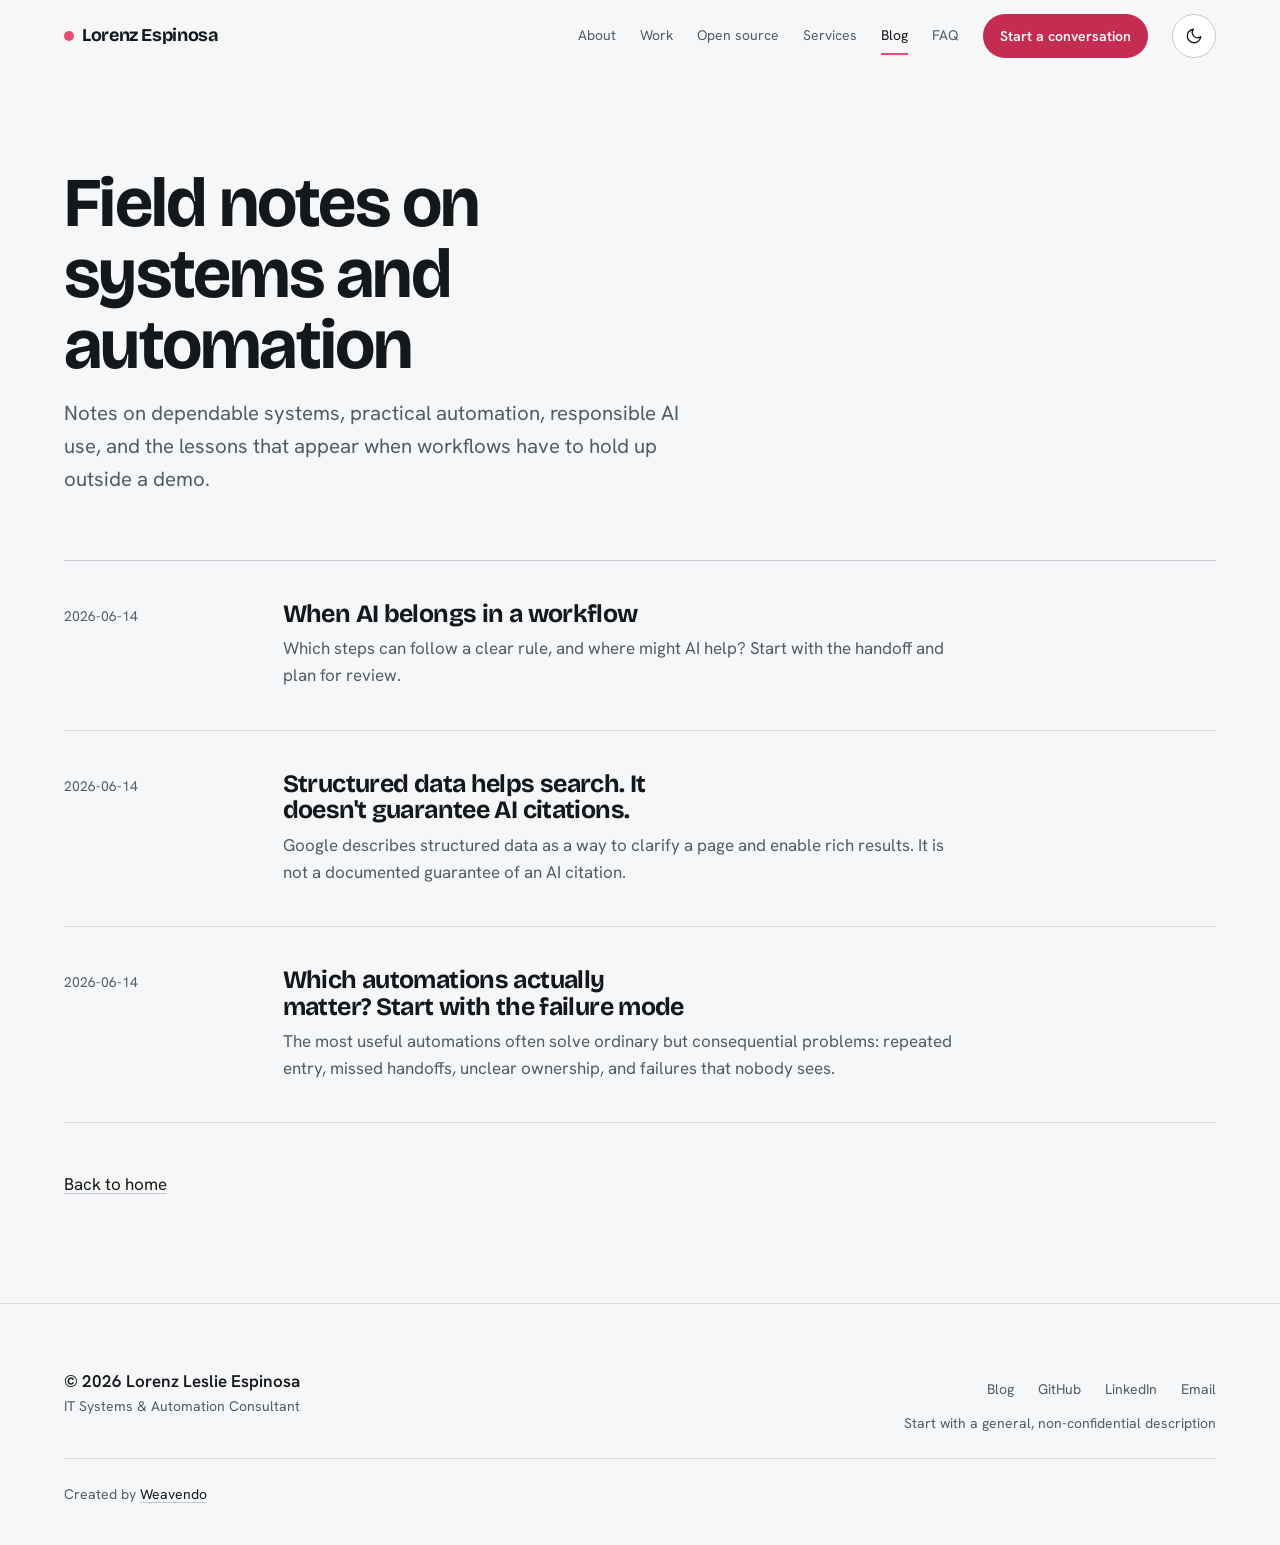
==== commit 6f34c2cf: "Improve accessibility and phone layout, retire old files - Calculator: exact 10 option, selected sta" ====
--- a/blog/index.html
+++ b/blog/index.html
@@ -47,6 +47,7 @@
 </script>
 </head>
 <body>
+<a href="#main" class="skip">Skip to content</a>
 
 <nav id="nav" class="site-nav" aria-label="Main">
   <div class="nav-in">
@@ -59,6 +60,19 @@
       <a href="/blog/" aria-current="page">Blog</a>
       <a href="/#faq">FAQ</a>
       <a class="btn btn-primary btn-sm nav-cta" href="mailto:renzespinosa13@gmail.com?subject=Systems%20and%20automation%20inquiry&body=Hi%20Lorenz%2C%0A%0AThe%20process%20I%27d%20like%20to%20improve%3A%0ASystems%2Ftools%20involved%3A%0ATimeline%3A%0A%0APlease%20keep%20this%20initial%20message%20general%20and%20leave%20out%20client%20names%2C%20matter%20details%2C%20or%20confidential%20information.%0A"><span class="nav-cta-full">Start a conversation</span><span class="nav-cta-short">Contact</span></a>
+      <details class="mobile-nav">
+        <summary aria-label="Sections menu">Menu</summary>
+        <div class="mobile-nav-panel" role="group" aria-label="Site sections">
+          <a href="/#about">About</a>
+          <a href="/#work">Work</a>
+          <a href="/#opensource">Open source</a>
+          <a href="/#services">Services</a>
+          <a href="/#roi">Cost estimate</a>
+          <a href="/blog/" aria-current="page">Blog</a>
+          <a href="/#faq">FAQ</a>
+          <a href="mailto:renzespinosa13@gmail.com?subject=Systems%20and%20automation%20inquiry&body=Hi%20Lorenz%2C%0A%0AThe%20process%20I%27d%20like%20to%20improve%3A%0ASystems%2Ftools%20involved%3A%0ATimeline%3A%0A%0APlease%20keep%20this%20initial%20message%20general%20and%20leave%20out%20client%20names%2C%20matter%20details%2C%20or%20confidential%20information.%0A">Contact</a>
+        </div>
+      </details>
       <button id="theme-toggle" class="theme-toggle" type="button" aria-label="Switch to dark theme" aria-pressed="false" title="Toggle light/dark theme">
         <svg class="ic-moon" viewBox="0 0 24 24" aria-hidden="true"><path d="M21 12.8A9 9 0 1 1 11.2 3a7 7 0 0 0 9.8 9.8z"/></svg>
         <svg class="ic-sun" viewBox="0 0 24 24" aria-hidden="true"><circle cx="12" cy="12" r="4"/><path d="M12 2v2M12 20v2M4.9 4.9l1.4 1.4M17.7 17.7l1.4 1.4M2 12h2M20 12h2M4.9 19.1l1.4-1.4M17.7 6.3l1.4-1.4"/></svg>
@@ -101,12 +115,15 @@
 <footer class="site-footer">
   <div class="wrap foot-in">
     <p class="foot-who">&#169; 2026 Lorenz Leslie Espinosa<span>IT Systems &amp; Automation Consultant</span></p>
-    <ul class="foot-links">
-      <li><a href="/blog/">Blog</a></li>
-      <li><a href="https://github.com/lorenzespinosa" target="_blank" rel="noopener">GitHub</a></li>
-      <li><a href="https://www.linkedin.com/in/lorenz-leslie-espinosa/" target="_blank" rel="noopener">LinkedIn</a></li>
-      <li><a href="mailto:renzespinosa13@gmail.com">Email</a></li>
-    </ul>
+    <div class="foot-contact">
+      <ul class="foot-links">
+        <li><a href="/blog/">Blog</a></li>
+        <li><a href="https://github.com/lorenzespinosa" target="_blank" rel="noopener">GitHub</a></li>
+        <li><a href="https://www.linkedin.com/in/lorenz-leslie-espinosa/" target="_blank" rel="noopener">LinkedIn</a></li>
+        <li><a href="mailto:renzespinosa13@gmail.com?subject=Systems%20and%20automation%20inquiry&body=Hi%20Lorenz%2C%0A%0AThe%20process%20I%27d%20like%20to%20improve%3A%0ASystems%2Ftools%20involved%3A%0ATimeline%3A%0A%0APlease%20keep%20this%20initial%20message%20general%20and%20leave%20out%20client%20names%2C%20matter%20details%2C%20or%20confidential%20information.%0A">Email</a></li>
+      </ul>
+      <p class="cta-micro">Start with a general, non-confidential description</p>
+    </div>
     <p class="credit">Created by <a href="https://weavendo.com/">Weavendo</a></p>
   </div>
 </footer>
--- a/styles/main.css
+++ b/styles/main.css
@@ -54,9 +54,9 @@
 @media (max-width:1180px){
   .nav-links{gap:var(--space-md)}
   .nav-links>a:not(.nav-cta){display:none}
-  .portfolio-home .mobile-nav{display:block}
+  .mobile-nav{display:block}
 }
-@media (max-width:480px){ .portfolio-home .nav-cta{display:none} }
+@media (max-width:480px){ .nav-links>.nav-cta{display:none} }
 @media (max-width:360px){ .nav-in{padding:0 var(--space-md)} .brand{font-size:1rem} }
 @media (max-width:40rem){
   .nav-cta-full{display:none}
@@ -98,10 +98,11 @@
 .foot-in{display:grid;grid-template-columns:minmax(0,1fr) auto;gap:var(--space-lg) var(--space-xl);align-items:start}
 .foot-who{font-weight:600}
 .foot-who span{display:block;font-weight:400;color:var(--color-muted);font-size:var(--text-sm)}
+.foot-contact{display:grid;justify-items:end}
 .foot-links{display:flex;flex-wrap:wrap;gap:var(--space-xs) var(--space-lg)}
 .foot-links a{display:inline-flex;align-items:center;min-height:44px;text-decoration:none;color:var(--color-muted);font-size:var(--text-sm)}
 .foot-links a:hover{color:var(--color-ink);text-decoration:underline}
 .credit{grid-column:1 / -1;padding-top:var(--space-lg);border-top:1px solid var(--color-rule);font-size:var(--text-sm);color:var(--color-muted)}
 .credit a{color:var(--color-ink);text-decoration:underline;text-decoration-color:var(--color-rule-strong)}
 .credit a:hover{text-decoration-color:var(--color-ink)}
-@media (max-width:40rem){ .foot-in{grid-template-columns:minmax(0,1fr)} }
+@media (max-width:40rem){ .foot-in{grid-template-columns:minmax(0,1fr)} .foot-contact{justify-items:start} }
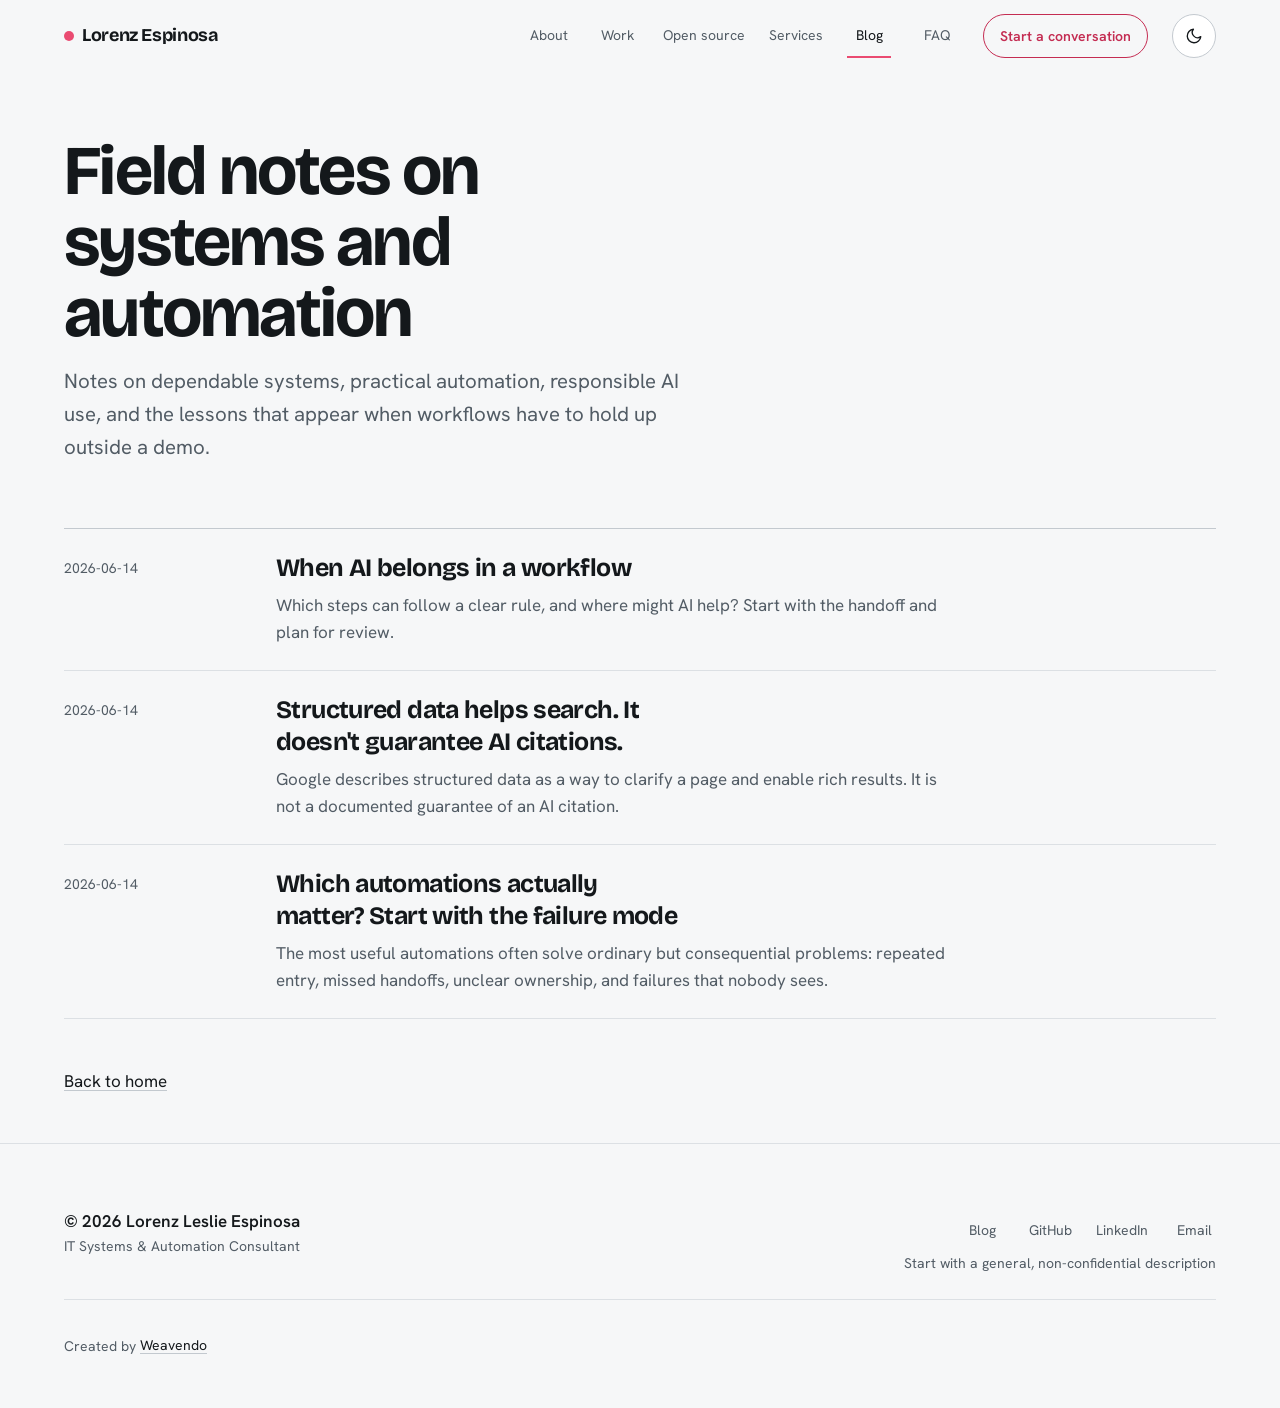
==== commit edd494ee: "Snap each homepage section into place and fit it to one screen Each homepage section now fits one sc" ====
--- a/blog/index.html
+++ b/blog/index.html
@@ -73,7 +73,7 @@
           <a href="mailto:renzespinosa13@gmail.com?subject=Systems%20and%20automation%20inquiry&body=Hi%20Lorenz%2C%0A%0AThe%20process%20I%27d%20like%20to%20improve%3A%0ASystems%2Ftools%20involved%3A%0ATimeline%3A%0A%0APlease%20keep%20this%20initial%20message%20general%20and%20leave%20out%20client%20names%2C%20matter%20details%2C%20or%20confidential%20information.%0A">Contact</a>
         </div>
       </details>
-      <button id="theme-toggle" class="theme-toggle" type="button" aria-label="Switch to dark theme" aria-pressed="false" title="Toggle light/dark theme">
+      <button id="theme-toggle" class="theme-toggle" type="button" aria-label="Switch to dark theme" title="Toggle light/dark theme">
         <svg class="ic-moon" viewBox="0 0 24 24" aria-hidden="true"><path d="M21 12.8A9 9 0 1 1 11.2 3a7 7 0 0 0 9.8 9.8z"/></svg>
         <svg class="ic-sun" viewBox="0 0 24 24" aria-hidden="true"><circle cx="12" cy="12" r="4"/><path d="M12 2v2M12 20v2M4.9 4.9l1.4 1.4M17.7 17.7l1.4 1.4M2 12h2M20 12h2M4.9 19.1l1.4-1.4M17.7 6.3l1.4-1.4"/></svg>
       </button>
--- a/styles/tokens.css
+++ b/styles/tokens.css
@@ -51,9 +51,9 @@
   /* spacing */
   --space-3xs:2px; --space-2xs:4px; --space-xs:8px; --space-sm:12px; --space-md:16px; --space-lg:24px;
   --space-xl:40px; --space-2xl:64px; --space-3xl:96px; --space-4xl:144px;
-  --container:1360px; --gutter:64px; --gap-columns:32px;
-  --section-gap-s:96px; --section-gap:136px; --section-gap-l:168px;
-  --nav-h:72px;
+  --container:1360px; --gutter:64px; --gap-columns:24px;
+  --section-gap-s:40px; --section-gap:48px; --section-gap-l:64px;
+  --nav-h:4.5rem;
   --shadow-pop:0 18px 40px -24px rgba(20,24,27,.45);
 
   /* shape and motion */
@@ -91,7 +91,7 @@
   --color-canvas:#f2f3f6; --color-canvas-border:#e3e3e8;
 }
 
-@media (max-width:60rem){ :root{ --gutter:28px; --section-gap-s:72px; --section-gap:96px; --section-gap-l:120px; --nav-h:64px; } }
+@media (max-width:60rem){ :root{ --gutter:28px; --section-gap-s:72px; --section-gap:96px; --section-gap-l:120px; --nav-h:4rem; } }
 @media (max-width:40rem){ :root{ --gutter:20px; --section-gap-s:56px; --section-gap:72px; --section-gap-l:88px; --gap-columns:16px; } }
 
 /* Theme cross-fade only after first paint (theme.js adds the class), never under reduced motion. */
--- a/styles/typography.css
+++ b/styles/typography.css
@@ -1,9 +1,9 @@
-/* Metric-matched fallbacks, so the swap to the web fonts does not move the layout (widths measured against the web fonts: Bricolage 700 is 95.2% of Arial Bold, Hanken 400 matches Arial). */
+/* metric-matched fallbacks: the font swap does not move the layout */
 @font-face{
   font-family:'Bricolage Fallback';
   src:local('Arial Bold'),local('Arial');
   font-weight:700;
-  size-adjust:95.2%;
+  size-adjust:97%;
   ascent-override:100%;
   descent-override:25%;
   line-gap-override:0%;
--- a/styles/main.css
+++ b/styles/main.css
@@ -18,7 +18,7 @@
 [hidden]{display:none!important}
 .sr-only{position:absolute;width:1px;height:1px;overflow:hidden;clip-path:inset(50%);white-space:nowrap}
 
-.skip{position:absolute;left:var(--space-md);top:var(--space-xs);z-index:400;padding:var(--space-xs) var(--space-md);
+.skip{position:absolute;left:var(--space-md);top:var(--space-xs);z-index:400;display:inline-flex;align-items:center;min-width:44px;min-height:44px;padding:var(--space-xs) var(--space-md);
   background:var(--color-ink);color:var(--color-paper);border-radius:var(--radius-sm);transform:translateY(-200%)}
 .skip:focus,.skip:focus-visible{transform:none}
 
@@ -26,13 +26,13 @@
 #progress.progress-x{width:100%;transform:scaleX(0);transform-origin:0 50%}
 
 /* ---------- nav ---------- */
-.site-nav{position:sticky;top:0;z-index:var(--z-sticky-nav);height:var(--nav-h);background:var(--color-nav);border-bottom:1px solid transparent}
+.site-nav{position:sticky;top:0;z-index:var(--z-sticky-nav);min-height:var(--nav-h);background:var(--color-nav);border-bottom:1px solid transparent;container-type:inline-size}
 .site-nav.scrolled{border-bottom-color:var(--color-rule)}
-.nav-in{max-width:var(--container);height:100%;margin:0 auto;padding:0 var(--gutter);display:flex;align-items:center;justify-content:space-between;gap:var(--space-lg)}
+.nav-in{max-width:var(--container);min-height:calc(var(--nav-h) - 1px);margin:0 auto;padding:0 var(--gutter);display:flex;flex-wrap:wrap;align-items:center;justify-content:space-between;gap:var(--space-lg)}
 .brand{display:inline-flex;align-items:center;gap:var(--space-xs);font-family:var(--font-display);font-weight:var(--display-weight);font-size:1.125rem;letter-spacing:-.02em;text-decoration:none;white-space:nowrap;min-height:44px}
 .brand .dot{width:10px;height:10px;border-radius:50%;background:var(--color-mark)}
-.nav-links{display:flex;align-items:center;gap:var(--space-lg)}
-.nav-links>a:not(.nav-cta){position:relative;font-size:var(--text-sm);color:var(--color-muted);text-decoration:none;white-space:nowrap;padding:var(--space-xs) 0}
+.nav-links{display:flex;flex-wrap:wrap;justify-content:flex-end;align-items:center;gap:var(--space-lg);margin-left:auto}
+.nav-links>a:not(.nav-cta){position:relative;display:inline-flex;align-items:center;justify-content:center;min-width:44px;min-height:44px;font-size:var(--text-sm);color:var(--color-muted);text-decoration:none;white-space:nowrap;padding:var(--space-xs) 0}
 .nav-links>a:not(.nav-cta):hover,.nav-links>a[aria-current="page"]{color:var(--color-ink)}
 .nav-links>a.active{color:var(--color-ink)}
 .nav-links>a.active::after,.nav-links>a[aria-current="page"]::after{content:"";position:absolute;left:0;right:0;bottom:0;height:2px;background:var(--color-mark)}
@@ -47,17 +47,27 @@
 .mobile-nav{display:none;position:relative}
 .mobile-nav summary{list-style:none;cursor:pointer;min-height:44px;display:inline-flex;align-items:center;padding:0 var(--space-md);border:1px solid var(--color-rule-strong);border-radius:var(--radius-pill);font-size:var(--text-sm);font-weight:600;background:var(--color-surface)}
 .mobile-nav summary::-webkit-details-marker{display:none}
-.mobile-nav-panel{position:absolute;right:0;top:calc(100% + var(--space-xs));min-width:13rem;display:grid;padding:var(--space-xs);background:var(--color-surface);color:var(--color-ink);border:1px solid var(--color-rule);border-radius:var(--radius-card);box-shadow:var(--shadow-pop)}
+.mobile-nav-panel{position:absolute;right:0;top:calc(100% + var(--space-xs));min-width:13rem;max-height:calc(100svh - var(--nav-h) - var(--space-xs));overflow-y:auto;overscroll-behavior-y:contain;scroll-padding-block:6px;display:grid;padding:var(--space-xs);background:var(--color-surface);color:var(--color-ink);border:1px solid var(--color-rule);border-radius:var(--radius-card);box-shadow:var(--shadow-pop)}
 .mobile-nav-panel a{display:block;padding:var(--space-sm) var(--space-md);text-decoration:none;border-radius:var(--radius-sm);font-size:var(--text-md)}
 .mobile-nav-panel a:hover{background:var(--color-paper-2)}
 
-@media (max-width:1180px){
+@media (max-width:73.75rem){
+  body:has(.mobile-nav[open]) .wv-crew-layer{visibility:hidden}
   .nav-links{gap:var(--space-md)}
   .nav-links>a:not(.nav-cta){display:none}
   .mobile-nav{display:block}
 }
-@media (max-width:480px){ .nav-links>.nav-cta{display:none} }
-@media (max-width:360px){ .nav-in{padding:0 var(--space-md)} .brand{font-size:1rem} }
+@media (max-width:30rem){ .nav-links>.nav-cta{display:none} }
+@container (width<=calc(26rem - 56px)){
+  .nav-in{padding:0 var(--space-md);row-gap:0}
+  .brand{font-size:1rem}
+  .mobile-nav-panel{position:fixed;left:var(--gutter);right:var(--gutter);top:calc(var(--nav-h) + var(--space-xs));min-width:0;max-height:calc(100svh - var(--nav-h) - 2 * var(--space-xs))}
+}
+@supports not (container-type:inline-size){ @media (max-width:22.5rem){
+  .nav-in{padding:0 var(--space-md);row-gap:0}
+  .brand{font-size:1rem}
+  .mobile-nav-panel{position:fixed;left:var(--gutter);right:var(--gutter);top:calc(var(--nav-h) + var(--space-xs));min-width:0;max-height:calc(100svh - var(--nav-h) - 2 * var(--space-xs))}
+} }
 @media (max-width:40rem){
   .nav-cta-full{display:none}
   .nav-cta-short{display:inline}
@@ -75,6 +85,9 @@
 .btn:disabled,.btn[aria-disabled="true"]{opacity:.5;cursor:not-allowed}
 .btn-primary{background:var(--color-accent);color:var(--color-accent-ink)}
 .btn-primary:hover{background:var(--color-accent-hover)}
+.nav-links>.btn-primary.nav-cta{background:transparent;color:var(--color-accent);border-color:var(--color-accent)}
+[data-theme="dark"] .nav-links>.btn-primary.nav-cta{color:var(--color-mark);border-color:var(--color-mark)}
+.nav-links>.btn-primary.nav-cta:hover{background:var(--color-accent);color:var(--color-accent-ink);border-color:var(--color-accent)}
 .btn-ghost{background:transparent;color:var(--color-ink);border-color:var(--color-rule-strong)}
 .btn-ghost:hover{border-color:var(--color-ink)}
 .btn-sm{min-height:44px;padding:0 var(--space-md);font-size:var(--text-sm)}
@@ -84,7 +97,9 @@
 /* ---------- sections ---------- */
 .sec{padding:var(--section-gap) 0}
 .sec--paper2{background:var(--color-paper-2)}
-.sec-head{display:grid;gap:var(--space-md);margin-bottom:var(--space-2xl);max-width:60rem}
+.sec-head{display:grid;grid-template-columns:minmax(0,7fr) minmax(0,5fr);column-gap:var(--gap-columns);align-items:end;max-width:none;margin-bottom:var(--space-xl)}
+.faq-layout .sec-head{grid-template-columns:minmax(0,1fr)}
+@media (max-width:1100px){ .sec-head{grid-template-columns:minmax(0,1fr);gap:var(--space-md)} }
 .reveal{transition:opacity .7s var(--ease-out),transform .7s var(--ease-out)}
 .js .reveal:not(.in){opacity:0;transform:translateY(20px)}
 @media (prefers-reduced-motion:reduce){
@@ -100,9 +115,9 @@
 .foot-who span{display:block;font-weight:400;color:var(--color-muted);font-size:var(--text-sm)}
 .foot-contact{display:grid;justify-items:end}
 .foot-links{display:flex;flex-wrap:wrap;gap:var(--space-xs) var(--space-lg)}
-.foot-links a{display:inline-flex;align-items:center;min-height:44px;text-decoration:none;color:var(--color-muted);font-size:var(--text-sm)}
+.foot-links a{display:inline-flex;align-items:center;justify-content:center;min-width:44px;min-height:44px;text-decoration:none;color:var(--color-muted);font-size:var(--text-sm)}
 .foot-links a:hover{color:var(--color-ink);text-decoration:underline}
 .credit{grid-column:1 / -1;padding-top:var(--space-lg);border-top:1px solid var(--color-rule);font-size:var(--text-sm);color:var(--color-muted)}
-.credit a{color:var(--color-ink);text-decoration:underline;text-decoration-color:var(--color-rule-strong)}
+.credit a{display:inline-flex;align-items:center;min-width:44px;min-height:44px;color:var(--color-ink);text-decoration:underline;text-decoration-color:var(--color-rule-strong)}
 .credit a:hover{text-decoration-color:var(--color-ink)}
-@media (max-width:40rem){ .foot-in{grid-template-columns:minmax(0,1fr)} .foot-contact{justify-items:start} }
+@media (max-width:40rem){ .foot-in{grid-template-columns:minmax(0,1fr)} .foot-contact{justify-items:start} .btn{white-space:normal;text-align:center;line-height:1.2;padding-block:var(--space-xs)} h1,h2,h3,h4{overflow-wrap:anywhere} }
--- a/styles/layout.css
+++ b/styles/layout.css
@@ -1,25 +1,46 @@
-/* Container and the page's grids. One container width, one column gap below the hero. */
+/* Container and page grids. Content order matches visual and focus order. */
 .wrap{width:100%;max-width:var(--container);margin-inline:auto;padding-inline:var(--gutter)}
 
 .bento{display:grid;grid-template-columns:repeat(4,minmax(0,1fr));gap:var(--gap-columns)}
 .persona-list{display:grid;border-top:1px solid var(--color-rule)}
-.about-grid{display:grid;grid-template-columns:minmax(0,4fr) minmax(0,7fr);gap:var(--space-3xl);align-items:start}
-.trust-cards{display:grid;grid-template-columns:repeat(3,minmax(0,1fr));gap:var(--gap-columns);margin-top:var(--space-3xl)}
+.about-grid{display:grid;grid-template-columns:minmax(0,3fr) minmax(0,9fr);gap:var(--space-xl);align-items:start}
+.about-bio{display:grid;grid-template-columns:repeat(2,minmax(0,1fr));gap:var(--space-md) var(--space-lg)}
+.about-bio>h2,.about-bio>.sig{grid-column:1 / -1}
+.trust-cards{display:grid;grid-template-columns:repeat(3,minmax(0,1fr));gap:var(--gap-columns);margin-top:var(--space-xl)}
 .work-grid{display:grid;grid-template-columns:repeat(2,minmax(0,1fr));gap:var(--gap-columns)}
-.bento--b,.work-grid--b,.svc-grid--b{margin-top:var(--gap-columns)}
+.bento--b{margin-top:var(--gap-columns)}
 .post-rows{display:grid;border-top:1px solid var(--color-rule)}
-.os-grid{display:grid;grid-template-columns:minmax(0,5fr) minmax(0,7fr);gap:var(--space-3xl);align-items:start}
+.os-grid{display:grid;grid-template-columns:minmax(0,4fr) minmax(0,8fr);gap:var(--space-xl);align-items:start}
 .svc-grid{display:grid;grid-template-columns:repeat(2,minmax(0,1fr));gap:var(--gap-columns)}
-.steps{display:grid;grid-template-columns:repeat(5,minmax(0,1fr));gap:var(--gap-columns)}
-.stack-wrap{display:grid;grid-template-columns:minmax(0,4fr) minmax(0,8fr);gap:var(--space-3xl);align-items:start}
-.stack-grid{display:grid;grid-template-columns:repeat(3,minmax(0,1fr));gap:var(--gap-columns)}
-.faq-layout{display:grid;grid-template-columns:minmax(0,4fr) minmax(0,8fr);gap:var(--space-3xl);align-items:start}
+.steps{display:grid;grid-template-columns:repeat(6,minmax(0,1fr));gap:var(--space-xl) var(--gap-columns)}
+.step{grid-column:span 2}
+.step:nth-child(n+4){grid-column:span 3}
+.stack-wrap{display:grid;grid-template-columns:minmax(0,1fr);gap:var(--space-md);align-items:start;margin-top:var(--space-xl);padding:var(--space-lg);border:1px solid var(--color-rule-strong);border-radius:var(--radius-card);background:var(--color-surface)}
+.stack-wrap #stack-h{font-size:var(--text-xl);line-height:1.06;letter-spacing:var(--tracking-display);max-width:none}
+.stack-grid{display:grid;grid-template-columns:repeat(3,minmax(0,1fr));gap:var(--space-lg);align-items:start}
+.faq-layout{display:grid;grid-template-columns:minmax(0,4fr) minmax(0,8fr);gap:var(--space-2xl);align-items:start}
 
-@media (max-width:1100px){
+@media (min-width:90rem),(min-width:68.8125em) and (min-height:35em){
+  main:has(#flow){display:grid;grid-template-columns:minmax(0,5fr) minmax(0,7fr);align-items:start}
+  main:has(#flow)>header,main:has(#flow)>section{grid-column:1 / -1}
+  main:has(#flow)>#flow{grid-column:1;grid-row:2}
+  main:has(#flow)>#proof{grid-column:2;grid-row:2}
+  #flow .frame-pipe .pwire{display:none}
+}
+@media (min-width:1101px){
+  .final>.wrap{display:grid;grid-template-columns:minmax(0,7fr) minmax(0,5fr);column-gap:var(--space-2xl);align-items:end}
+}
+/* the note clear of the crew card */
+@media (min-width:1101px) and (max-width:1259.98px) and (min-height:43.8125em) and (max-height:46.875em){
+  .final>.wrap{grid-template-columns:minmax(0,1fr) minmax(0,1fr)}
+}
+@media (max-width:68.75rem){
   .bento{grid-template-columns:repeat(2,minmax(0,1fr))}
   .steps{grid-template-columns:repeat(2,minmax(0,1fr))}
-  .about-grid,.os-grid,.stack-wrap,.faq-layout{grid-template-columns:minmax(0,1fr);gap:var(--space-2xl)}
+  .step,.step:nth-child(n+4){grid-column:auto}
+  .about-grid,.os-grid,.faq-layout{grid-template-columns:minmax(0,1fr);gap:var(--space-2xl)}
 }
 @media (max-width:760px){
-  .bento,.trust-cards,.work-grid,.svc-grid,.steps,.stack-grid{grid-template-columns:minmax(0,1fr)}
+  .bento,.trust-cards,.work-grid,.svc-grid,.steps,.stack-grid,.about-bio{grid-template-columns:minmax(0,1fr)}
+  .about-bio>h2,.about-bio>.sig{grid-column:auto}
 }
--- a/styles/glass.css
+++ b/styles/glass.css
@@ -1,5 +1,4 @@
-/* Surfaces. The old frosted-glass layer is gone: the nav is a near-opaque solid with a hairline, which paints for free under the
-   moving cursors (a backdrop blur repaints the whole bar on every frame something moves behind it). */
+/* a solid nav: a blur would repaint under the cursors */
 .site-nav{box-shadow:none}
 .site-nav.scrolled{background:var(--color-nav)}
 @media print{
--- a/styles/blog.css
+++ b/styles/blog.css
@@ -1,16 +1,16 @@
 /* The blog: the index and the three articles. Shared chrome comes from main.css. */
 
 /* ---------- article head ---------- */
-.post-hero{padding:var(--space-3xl) 0 var(--space-2xl);border-bottom:1px solid var(--color-rule)}
-.post-hero .wrap{display:grid;gap:var(--space-lg);justify-items:start}
+.post-hero{padding:var(--space-2xl) 0 var(--space-xl);border-bottom:1px solid var(--color-rule)}
+.post-hero .wrap{display:grid;grid-template-columns:minmax(0,1fr);gap:var(--space-lg);justify-items:start}
 .crumbs ol{display:flex;flex-wrap:wrap;gap:var(--space-xs);font-size:var(--text-sm);color:var(--color-muted)}
 .crumbs li{display:inline-flex;align-items:center;gap:var(--space-xs)}
 .crumbs li+li::before{content:"/";color:var(--color-rule-strong)}
-.crumbs a{color:var(--color-ink);text-decoration:underline;text-decoration-color:var(--color-rule-strong);display:inline-block;padding:var(--space-2xs) 0}
+.crumbs a{color:var(--color-ink);text-decoration:underline;text-decoration-color:var(--color-rule-strong);display:inline-flex;align-items:center;min-width:44px;min-height:44px;padding:var(--space-2xs) 0}
 .crumbs a:hover{text-decoration-color:var(--color-ink)}
 .crumbs [aria-current]{max-width:28ch;overflow:hidden;text-overflow:ellipsis;white-space:nowrap}
-.post-title{max-width:11.6em;font-size:clamp(2.25rem,3.4vw + 1rem,4rem)}
-.post-lede{font-size:var(--text-lead);line-height:1.5;color:var(--color-muted);max-width:56ch}
+.post-title{max-width:20ch;font-size:clamp(2.25rem,3.4vw + 1rem,4rem);line-height:1.05}
+.post-lede{font-size:var(--text-lead);line-height:1.5;color:var(--color-muted);max-width:60ch}
 .post-meta{display:flex;flex-wrap:wrap;align-items:center;gap:var(--space-xs) var(--space-lg);font-size:var(--text-sm);color:var(--color-muted)}
 .post-tag{padding:var(--space-3xs) var(--space-sm);border:1px solid var(--color-rule-strong);border-radius:var(--radius-pill);color:var(--color-ink)}
 .post-author{display:flex;align-items:center;gap:var(--space-sm)}
@@ -19,15 +19,20 @@
 .post-author-role{display:block;font-size:var(--text-sm);color:var(--color-muted)}
 
 /* ---------- reading column ---------- */
-.post-main{padding:var(--space-2xl) 0 var(--section-gap-s)}
+.post-main{padding:var(--space-xl) 0 var(--section-gap-s)}
 .post-main .wrap{max-width:calc(46rem + 2 * var(--gutter))}
-.prose{font-size:var(--text-body);line-height:1.7;color:var(--color-ink-2)}
+.prose{font-size:var(--text-body);line-height:1.75;color:var(--color-ink-2)}
 .prose>*+*{margin-top:var(--space-lg)}
 .prose p{max-width:68ch}
-.prose h2{margin-top:var(--space-2xl);font-size:clamp(1.5rem,1.2vw + 1rem,2rem);max-width:none;line-height:1.15}
+.prose h2{margin-top:var(--space-2xl);font-size:clamp(1.5rem,1.2vw + 1rem,2rem);max-width:none;line-height:1.2}
 .prose h3{margin-top:var(--space-xl)}
-.prose a:not(.btn){color:var(--color-accent);text-decoration:underline;text-decoration-color:color-mix(in oklab,var(--color-accent) 40%,transparent)}
+.prose a:not(.btn){padding-block:2px;color:var(--color-accent);text-decoration:underline;text-decoration-color:color-mix(in oklab,var(--color-accent) 40%,transparent)}
 .prose a:not(.btn):hover{text-decoration-color:var(--color-accent)}
+/* citation links ([1]): a 44 px target without taller lines; a pair grows outwards so the two targets do not meet */
+.prose a[href^="#"]{position:relative}
+.prose a[href^="#"]::after{content:"";position:absolute;top:50%;left:50%;width:44px;height:44px;transform:translate(-50%,-50%)}
+.prose a[href^="#"]:has(+ a[href^="#"])::after{left:auto;right:0;transform:translateY(-50%)}
+.prose a[href^="#"] + a[href^="#"]::after{left:0;transform:translateY(-50%)}
 .prose ol,.prose ul:not([class]){padding-left:var(--space-lg);list-style:revert}
 .prose ol li+li,.prose ul:not([class]) li+li{margin-top:var(--space-xs)}
 .prose hr{border:0;border-top:1px solid var(--color-rule);margin:var(--space-2xl) 0}
@@ -47,7 +52,7 @@
 @media (max-width:480px){ .receipts-block li{grid-template-columns:minmax(0,1fr);gap:var(--space-3xs)} }
 
 /* the closing ask */
-.post-cta{display:grid;gap:var(--space-md);justify-items:start;margin-top:var(--space-2xl);padding:var(--space-xl);border-radius:var(--radius-card);background:var(--color-band);color:var(--color-band-ink)}
+.post-cta{display:grid;grid-template-columns:minmax(0,1fr);gap:var(--space-md);justify-items:start;margin-top:var(--space-2xl);padding:var(--space-xl);border-radius:var(--radius-card);background:var(--color-band);color:var(--color-band-ink)}
 .post-cta h2,.post-cta h3{margin:0;color:var(--color-band-ink);font-size:var(--text-xl)}
 .post-cta p{color:var(--color-band-muted)}
 .post-cta .btn-ghost{color:var(--color-band-ink);border-color:var(--color-band-rule)}
@@ -62,12 +67,13 @@
 .blog-head h1{max-width:9.3em}
 .blog-head p{font-size:var(--text-lead);color:var(--color-muted);max-width:56ch}
 .post-list{display:grid;border-top:1px solid var(--color-rule-strong)}
-.post-card{display:grid;grid-template-columns:minmax(0,2fr) minmax(0,10fr);gap:var(--space-xs) var(--gap-columns);padding:var(--space-xl) 0;border-bottom:1px solid var(--color-rule);text-decoration:none;color:inherit}
+.post-card{display:grid;grid-template-columns:minmax(0,2fr) minmax(0,10fr);gap:var(--space-xs) var(--gap-columns);padding:var(--space-lg) 0;border-bottom:1px solid var(--color-rule);text-decoration:none;color:inherit}
 .post-card .pdate{grid-row:span 2;font-size:var(--text-sm);color:var(--color-muted);font-variant-numeric:tabular-nums;padding-top:var(--space-2xs)}
-.post-card h2{font-size:var(--text-xl);max-width:18.5em;transition:color var(--dur-micro) var(--ease-out)}
+.post-card h2{font-size:var(--text-xl);line-height:1.25;max-width:18.5em;transition:color var(--dur-micro) var(--ease-out)}
 .post-card p{color:var(--color-muted);max-width:68ch}
 .post-card:hover h2{color:var(--color-accent)}
 [data-theme="dark"] .post-card:hover h2{color:var(--color-mark)}
-.blog-back{display:inline-block;margin-top:var(--space-xl);padding:var(--space-xs) 0;color:var(--color-ink);text-decoration:underline;text-decoration-color:var(--color-rule-strong)}
+.blog-back{display:inline-flex;align-items:center;min-width:44px;min-height:44px;margin-top:var(--space-xl);padding:var(--space-xs) 0;color:var(--color-ink);text-decoration:underline;text-decoration-color:var(--color-rule-strong)}
+@media (max-width:40rem){ .crumbs [aria-current]{white-space:normal} }
 @media (max-width:640px){ .post-card{grid-template-columns:minmax(0,1fr)} .post-card .pdate{grid-row:auto} }
 @media (prefers-reduced-motion:reduce){ .post-card h2{transition:none} }
